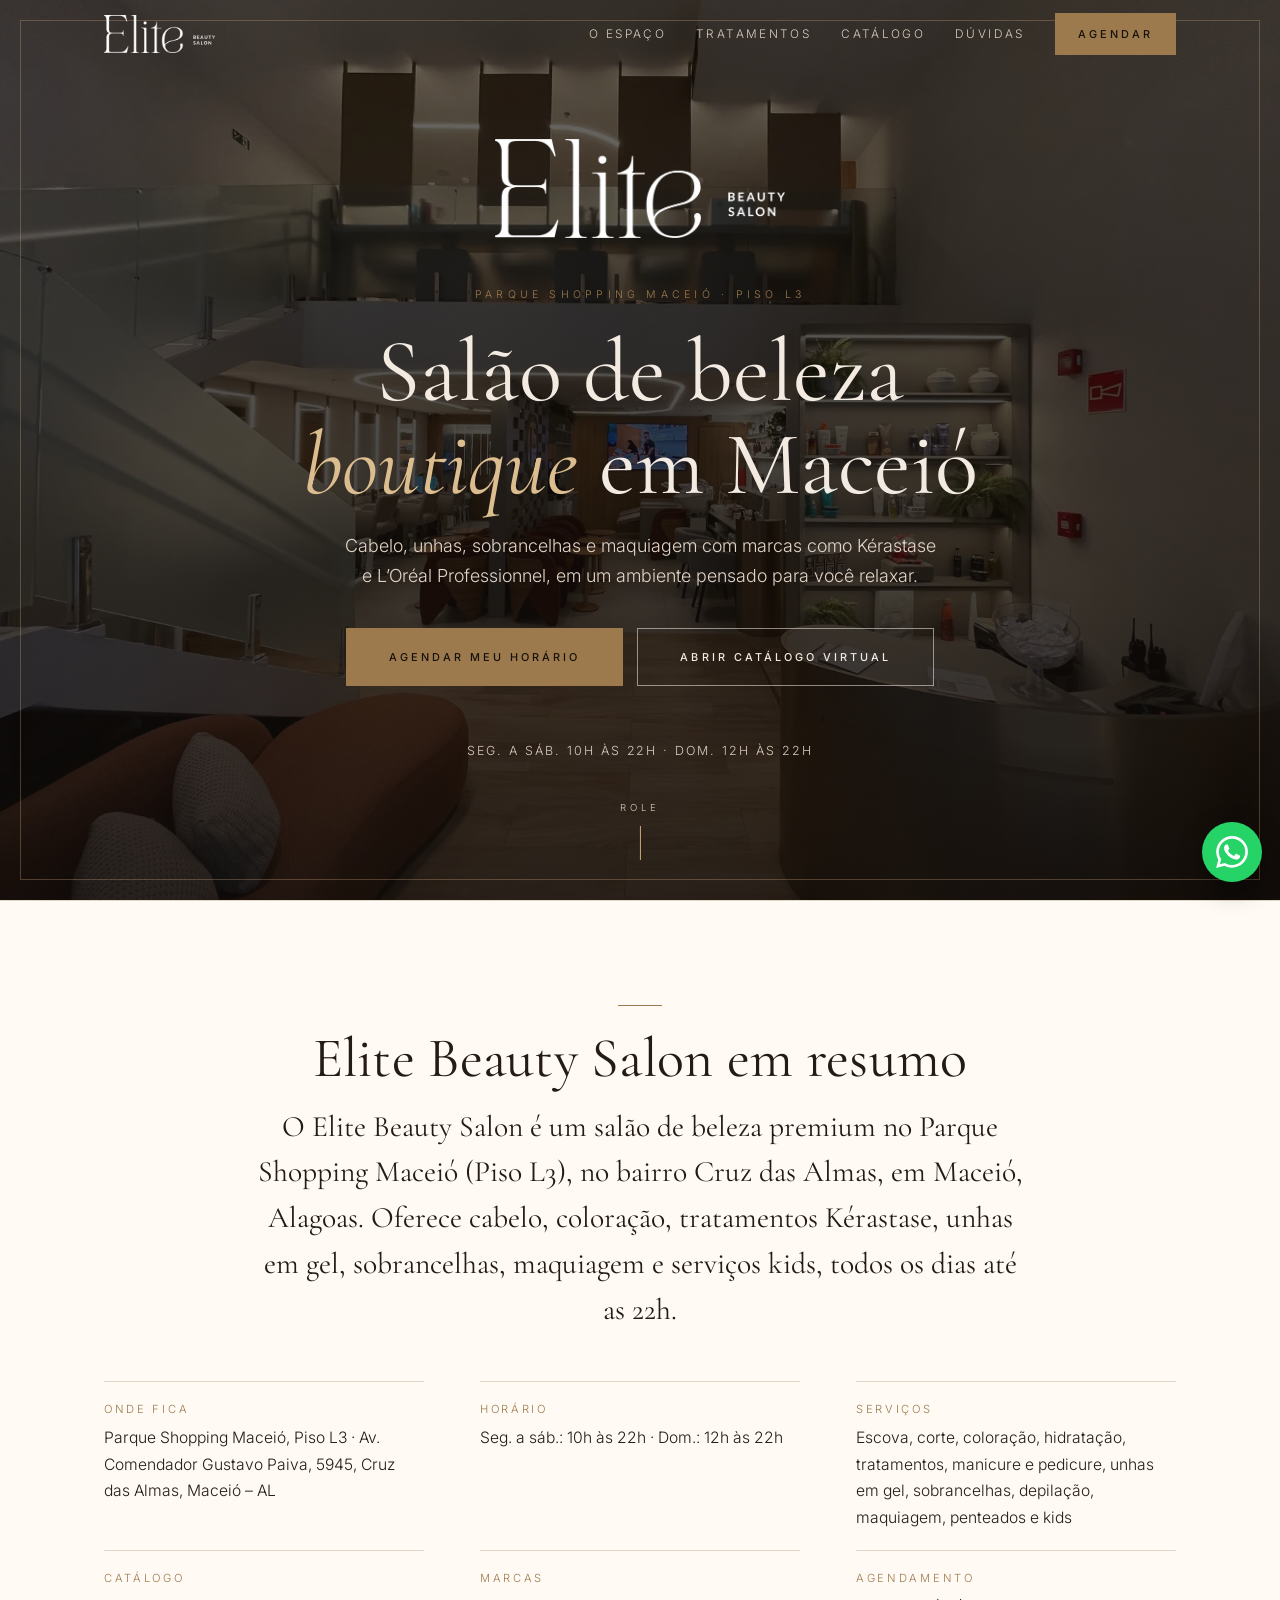
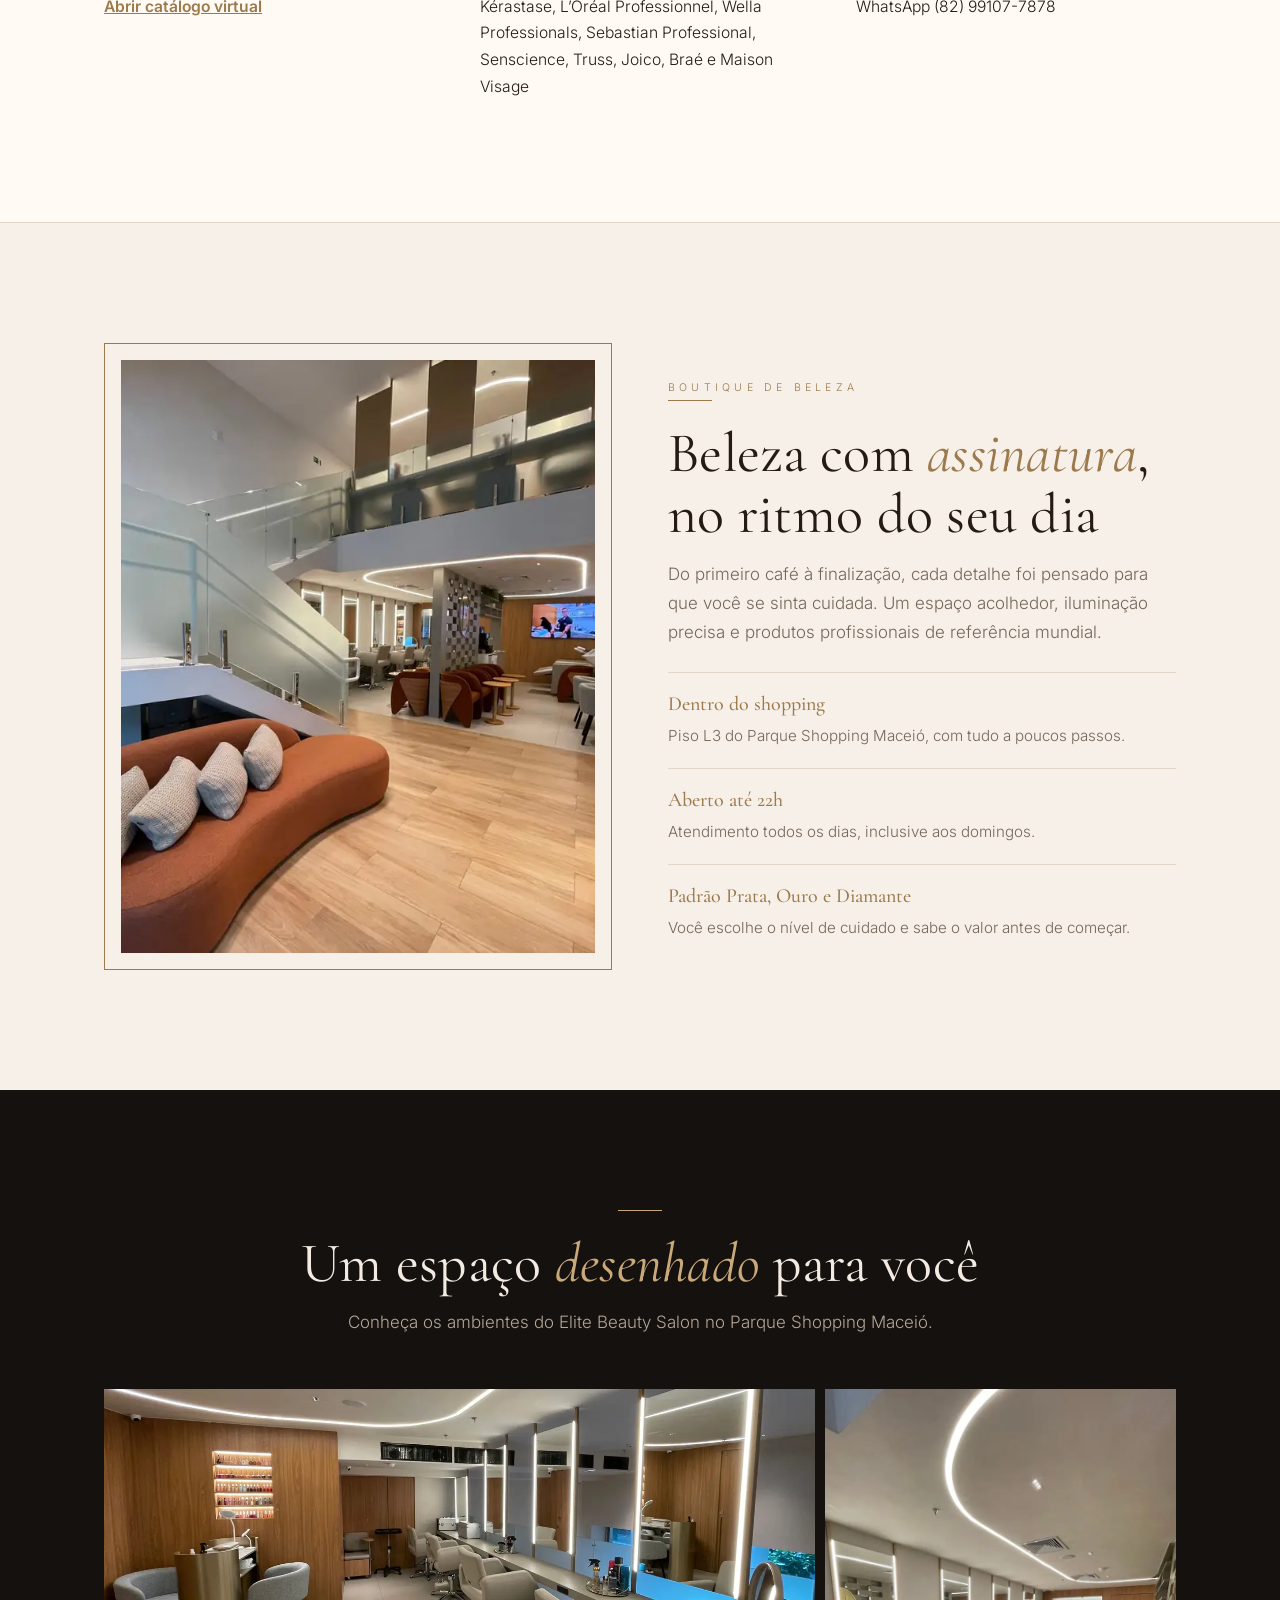
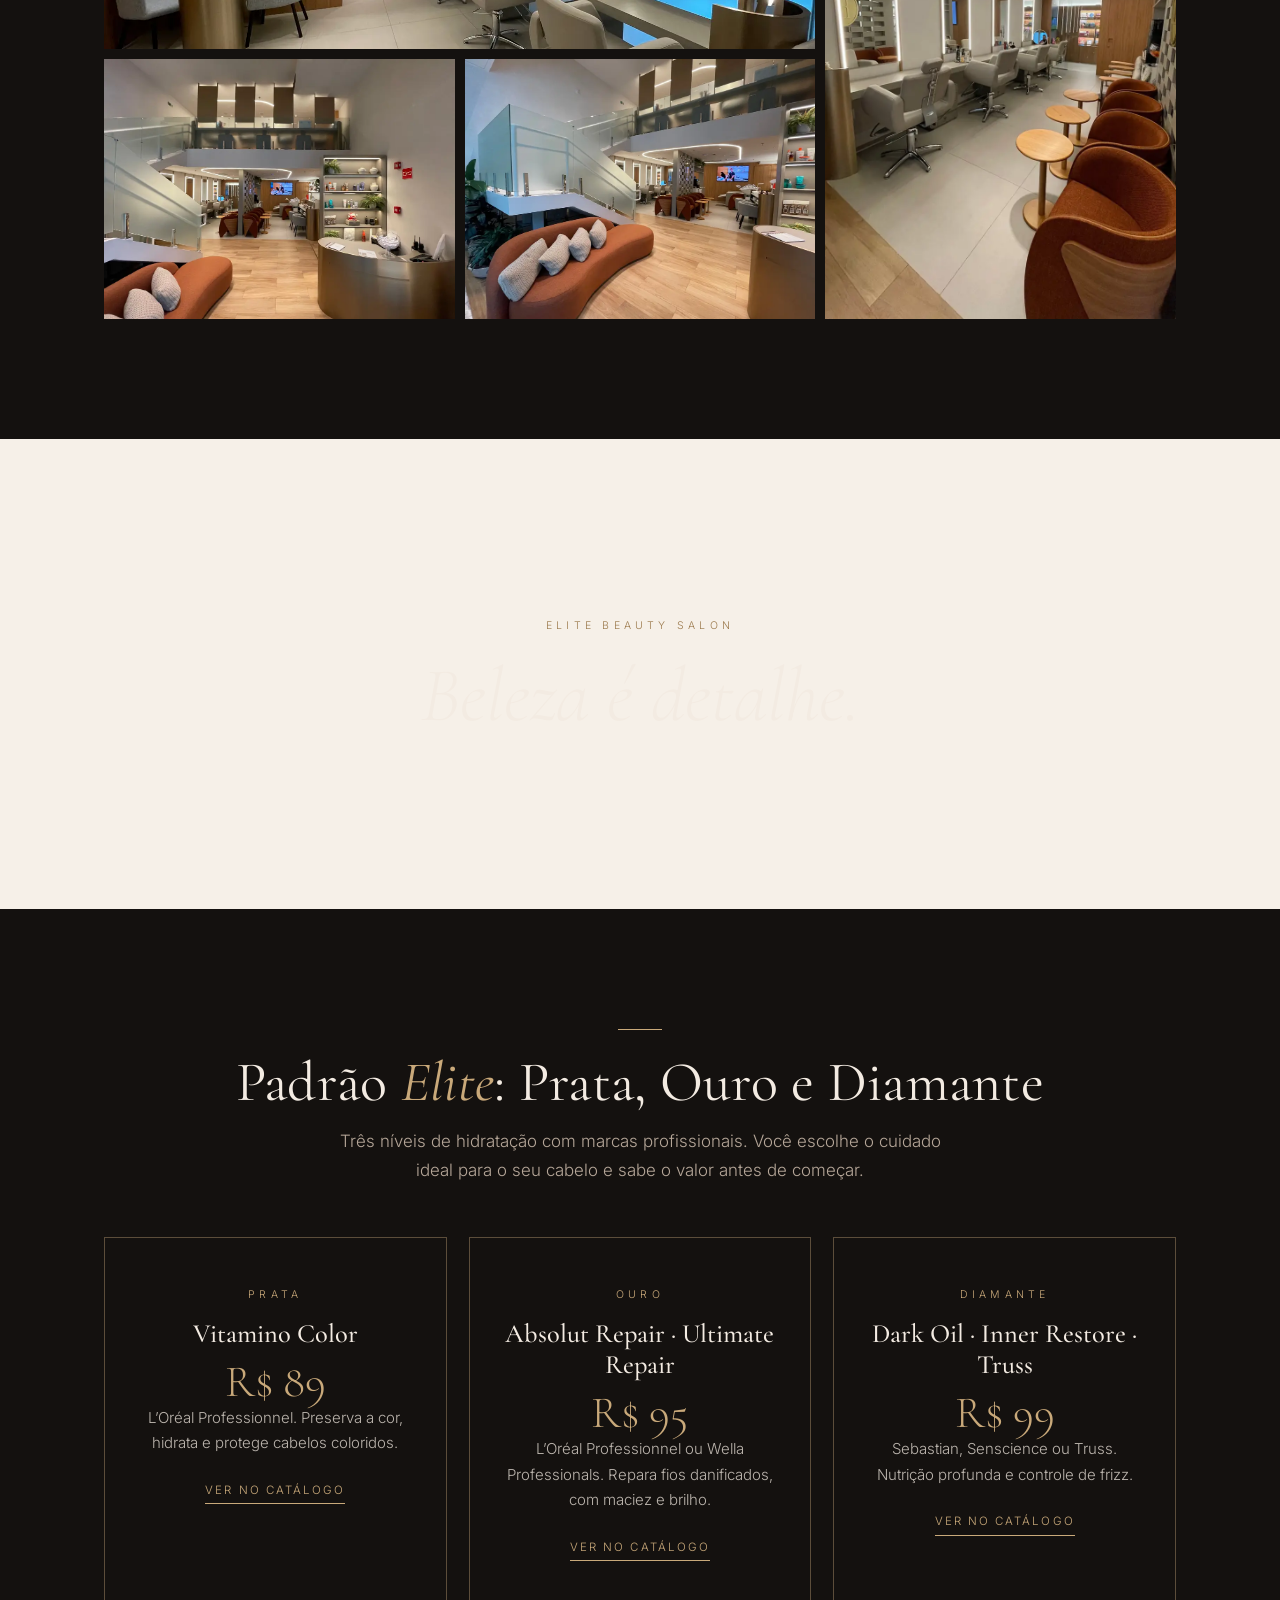
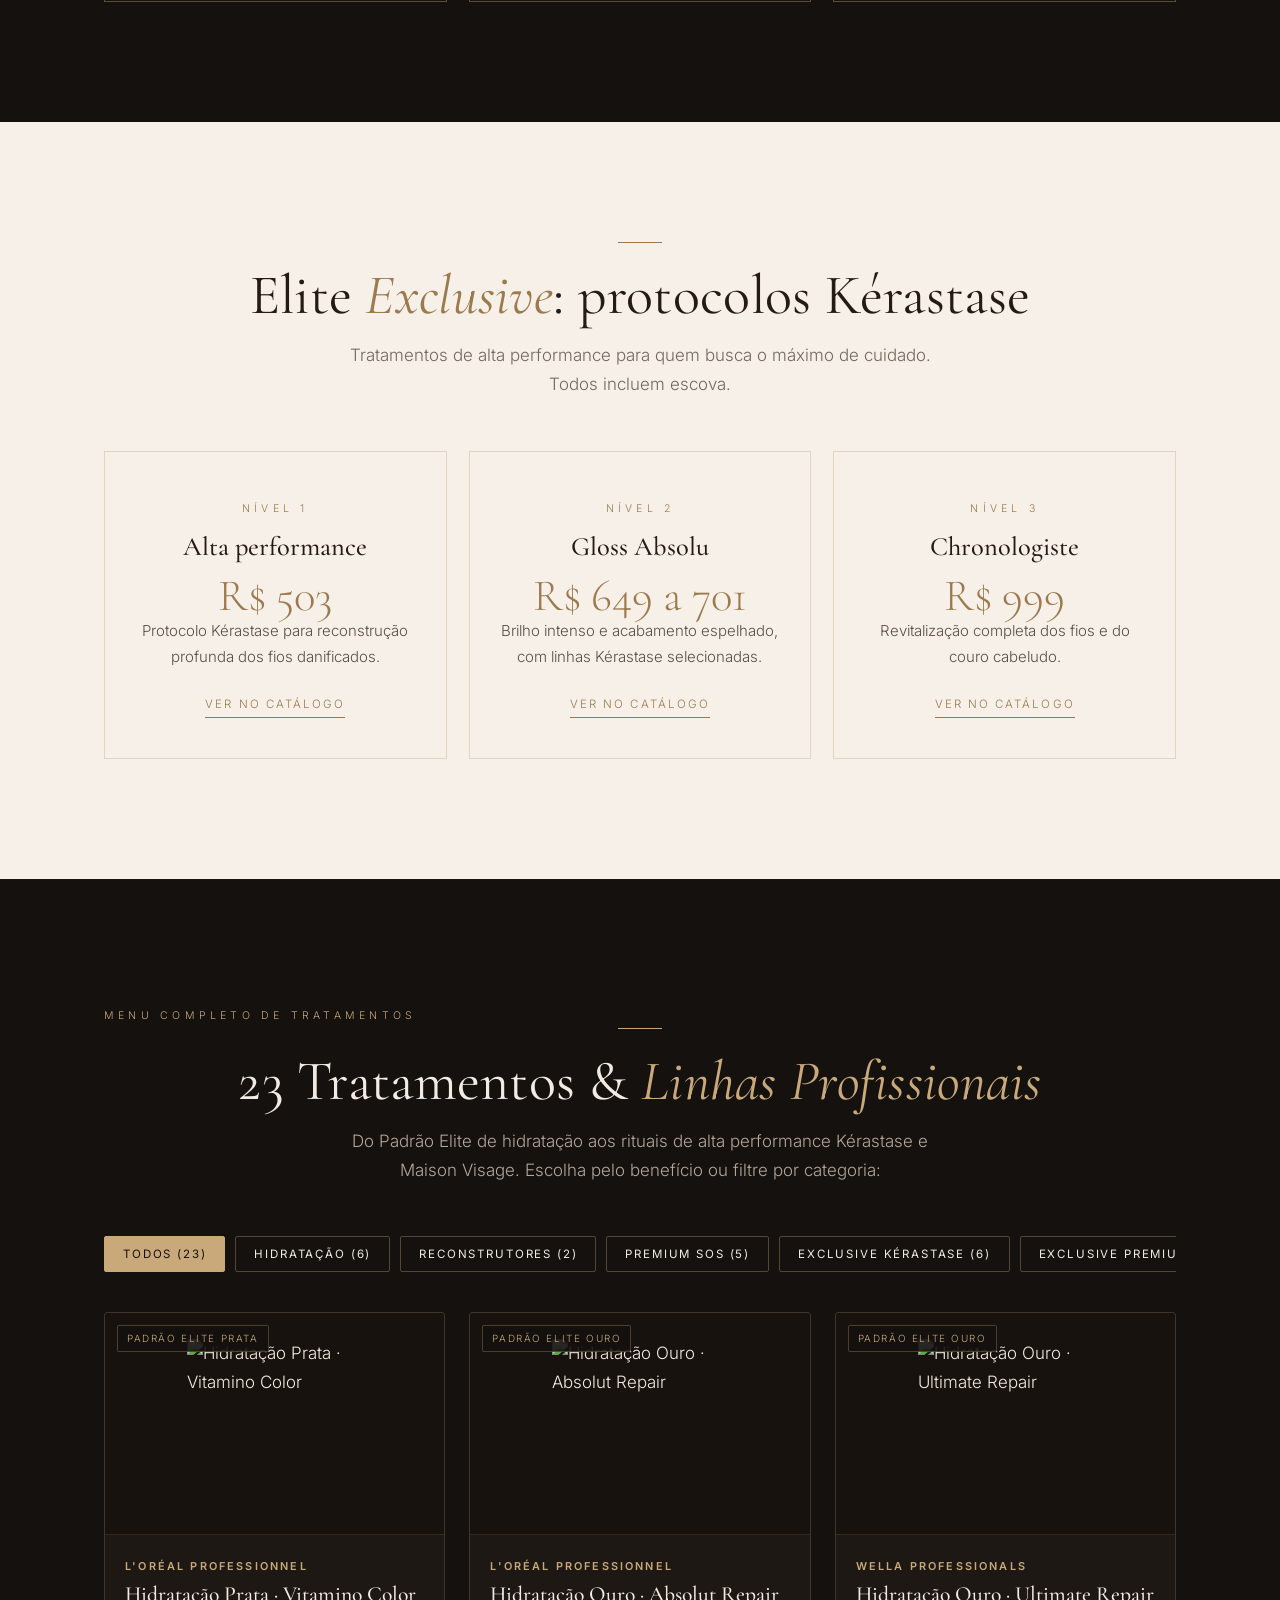
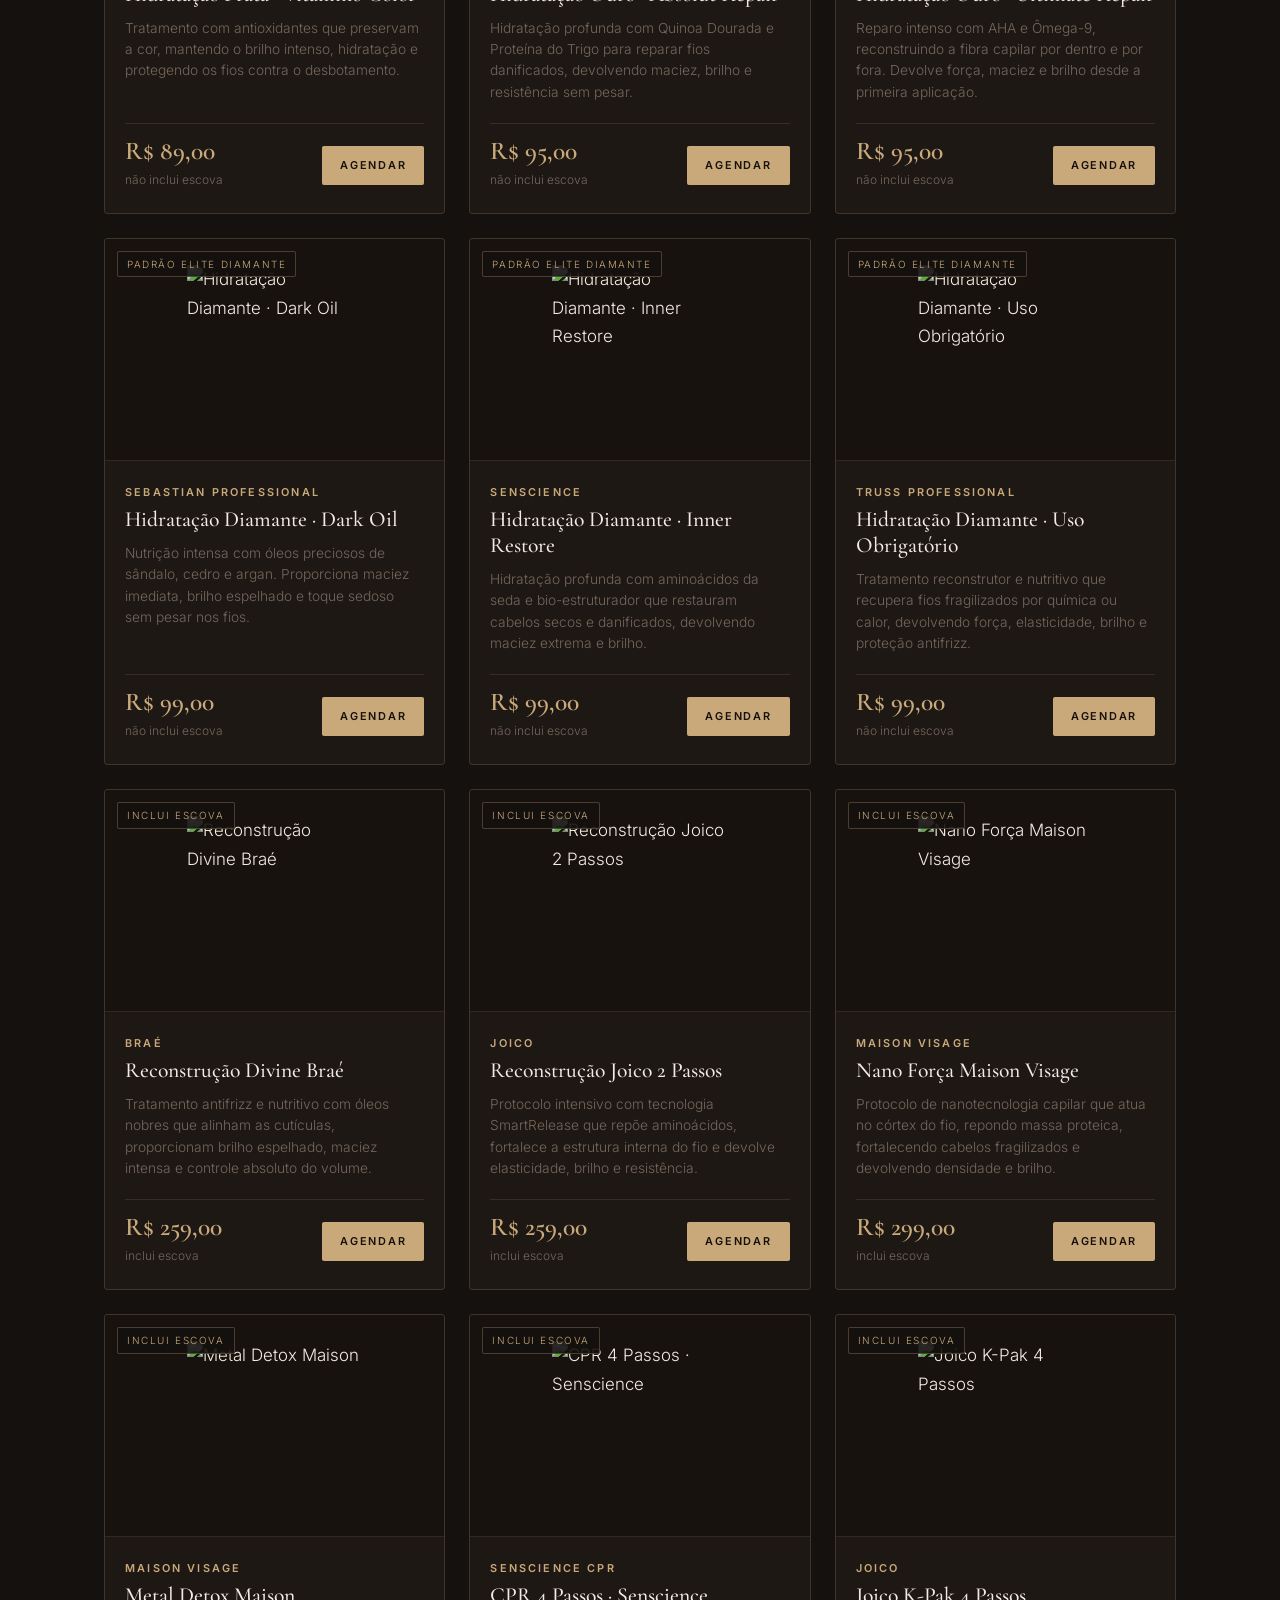
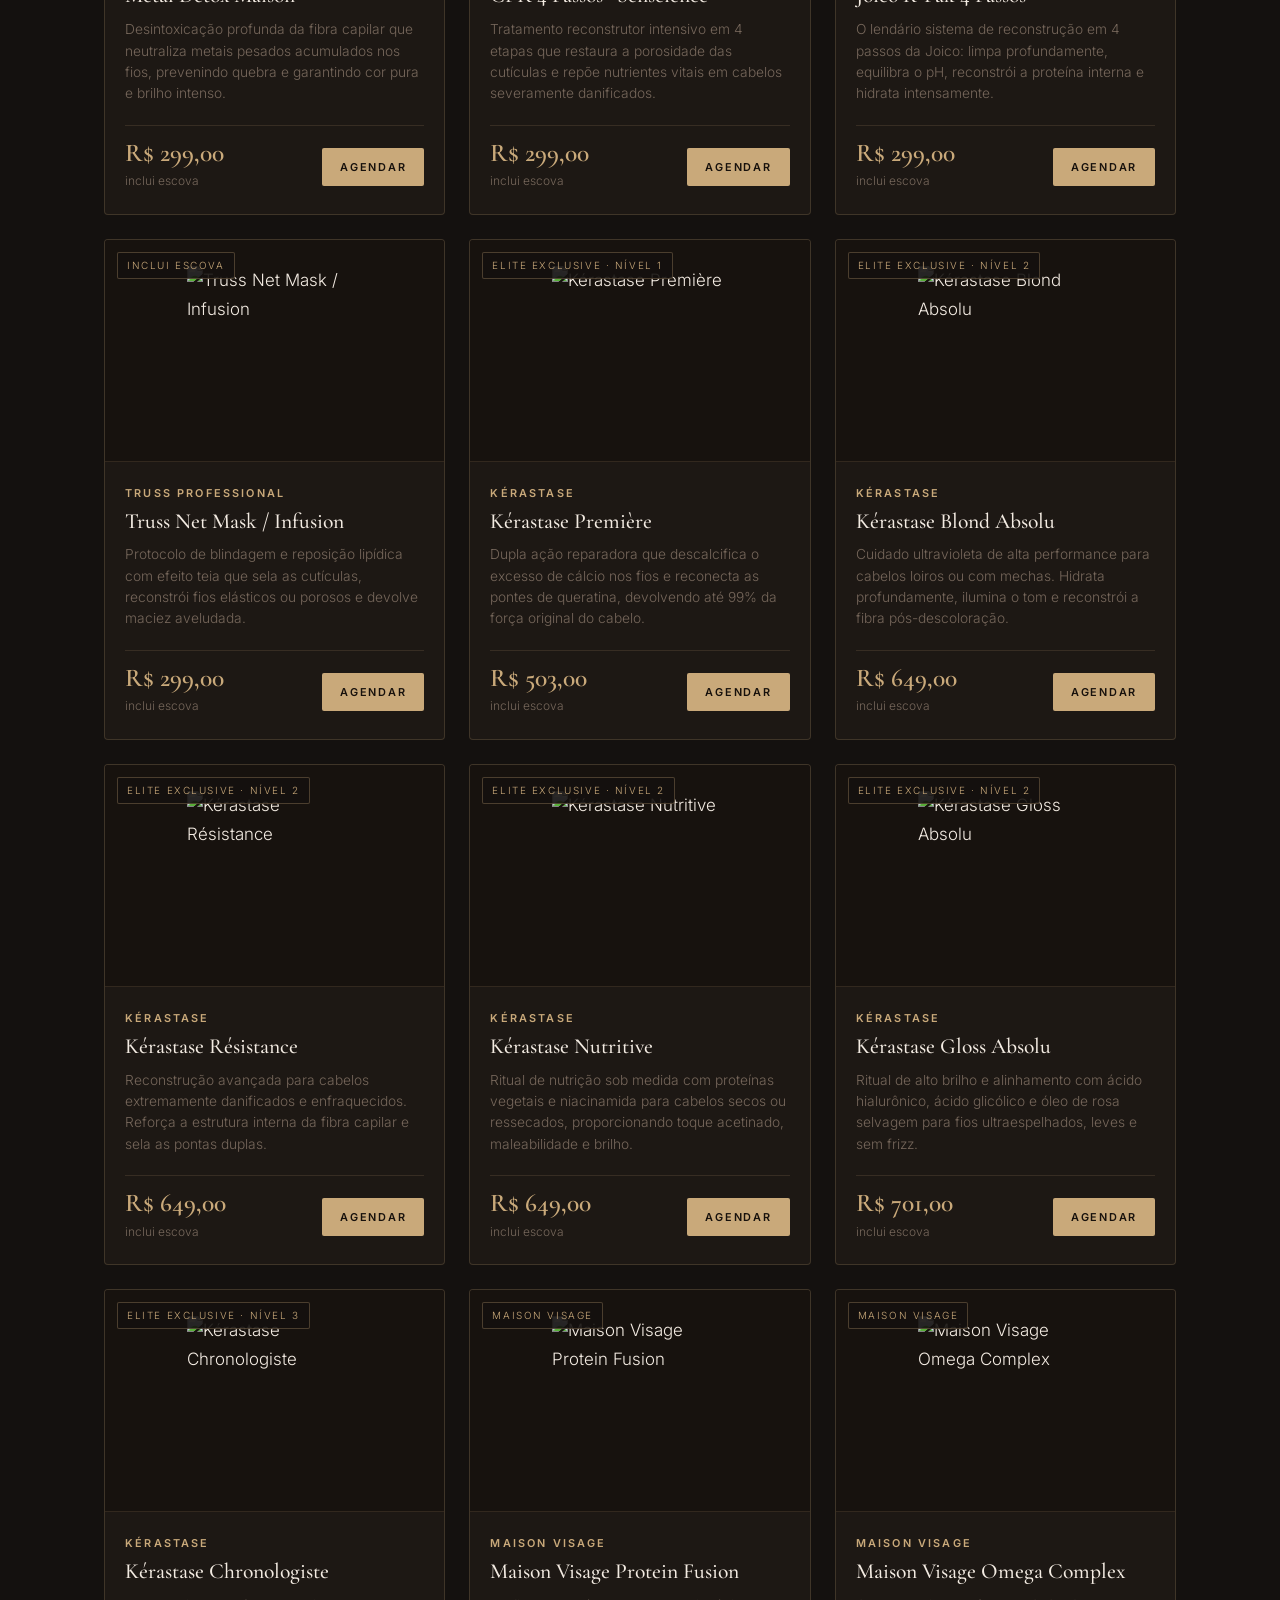
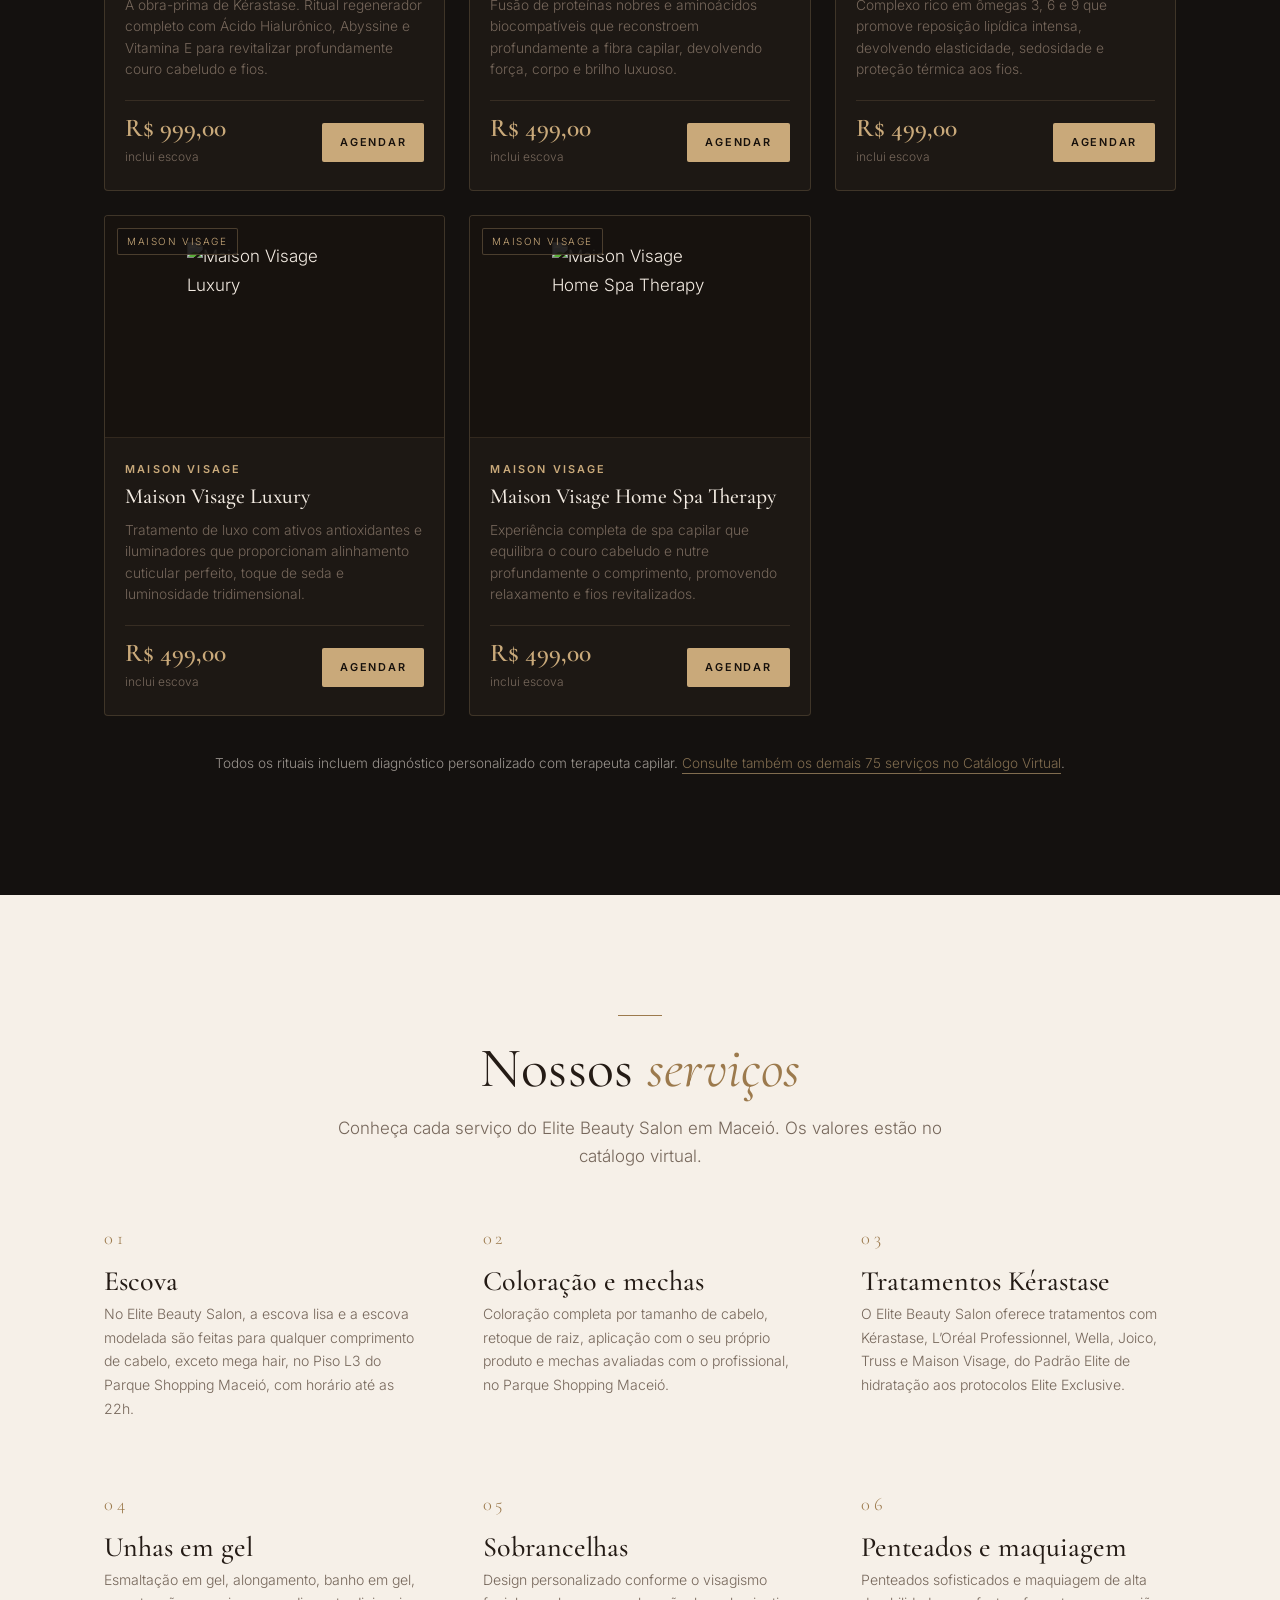
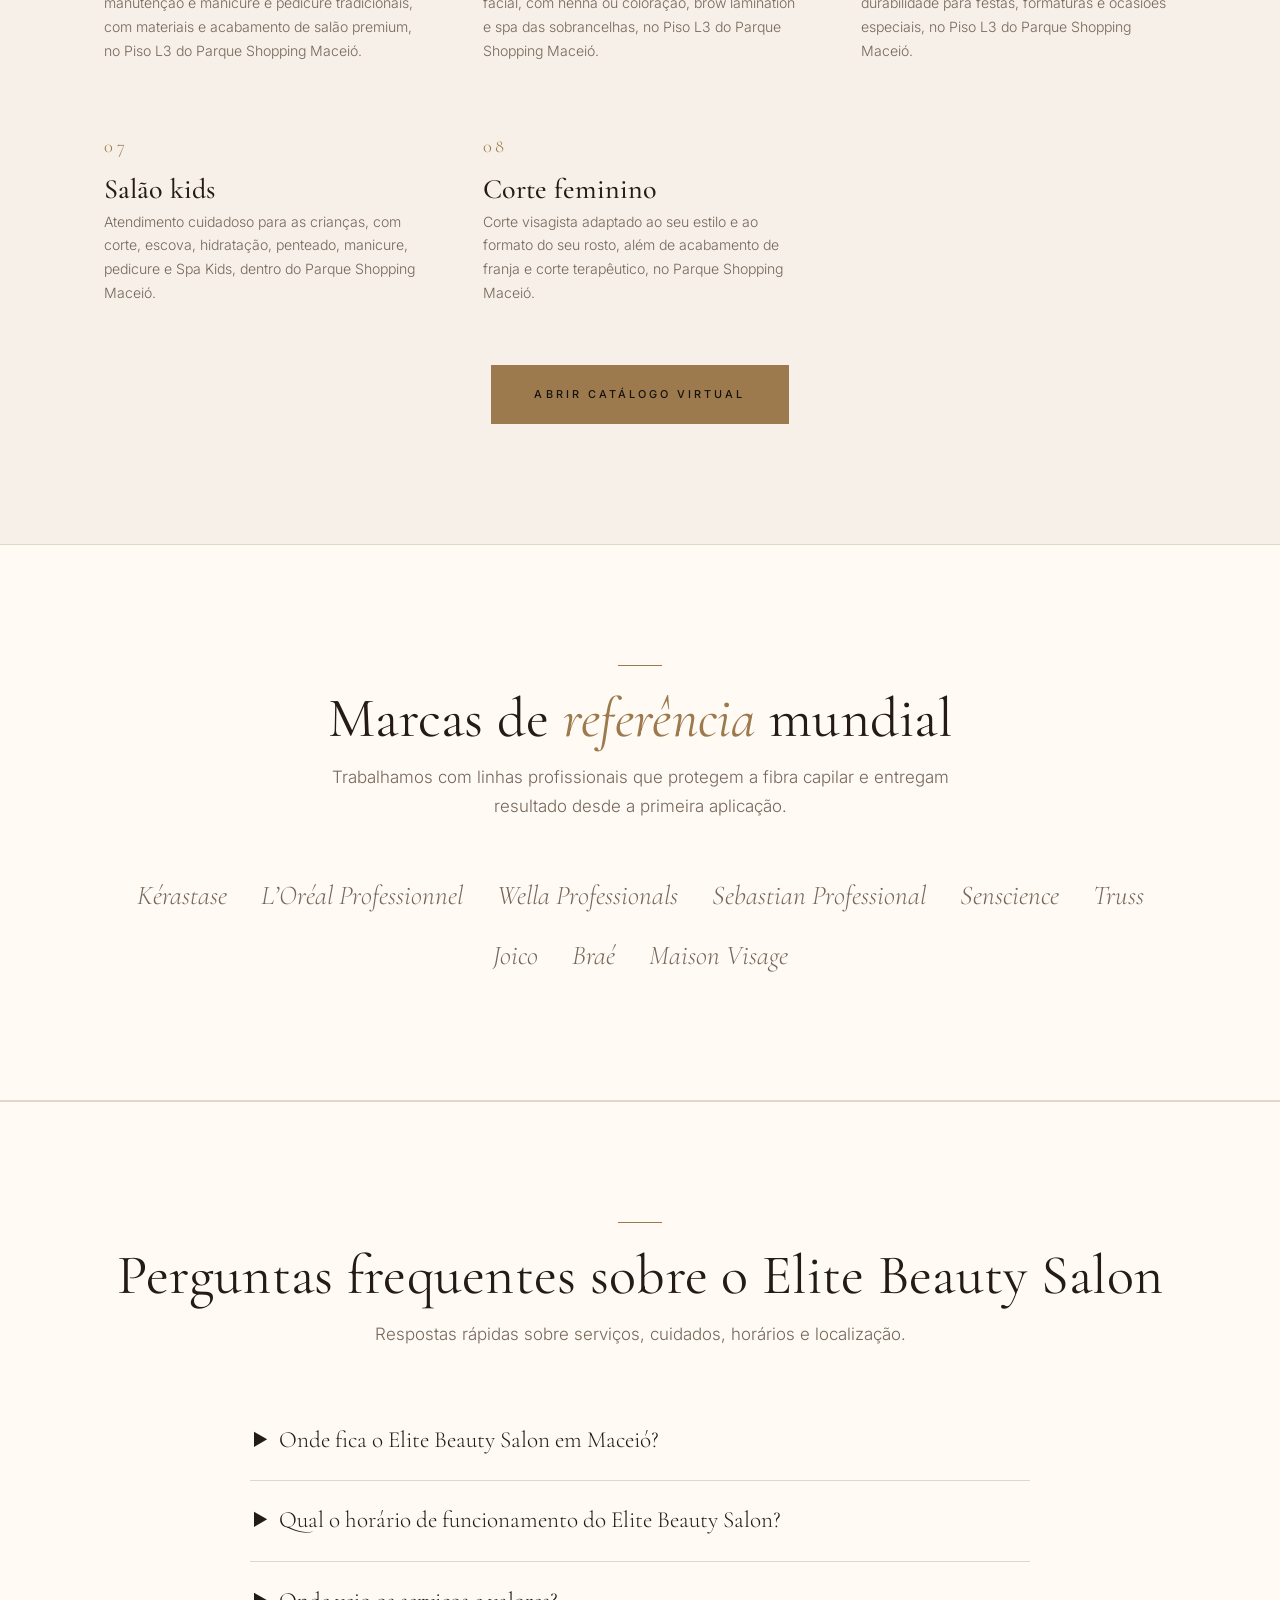
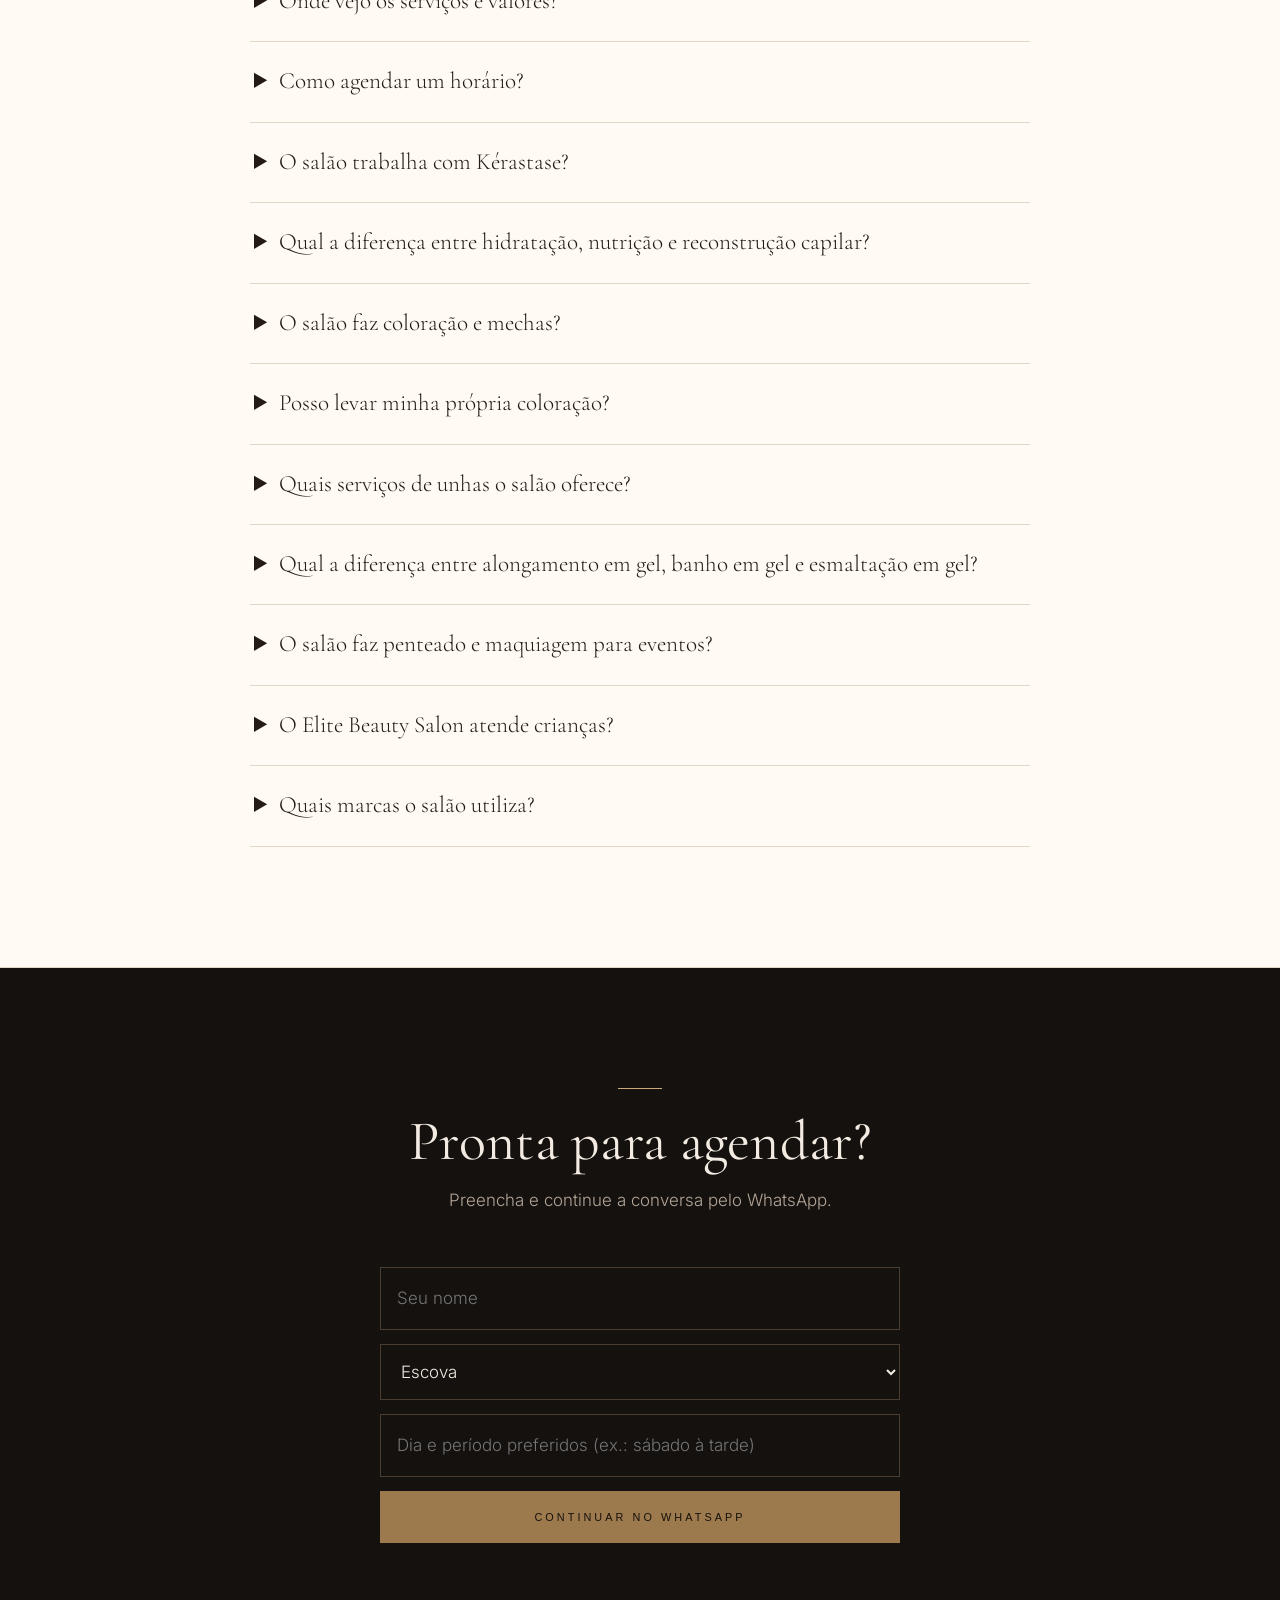
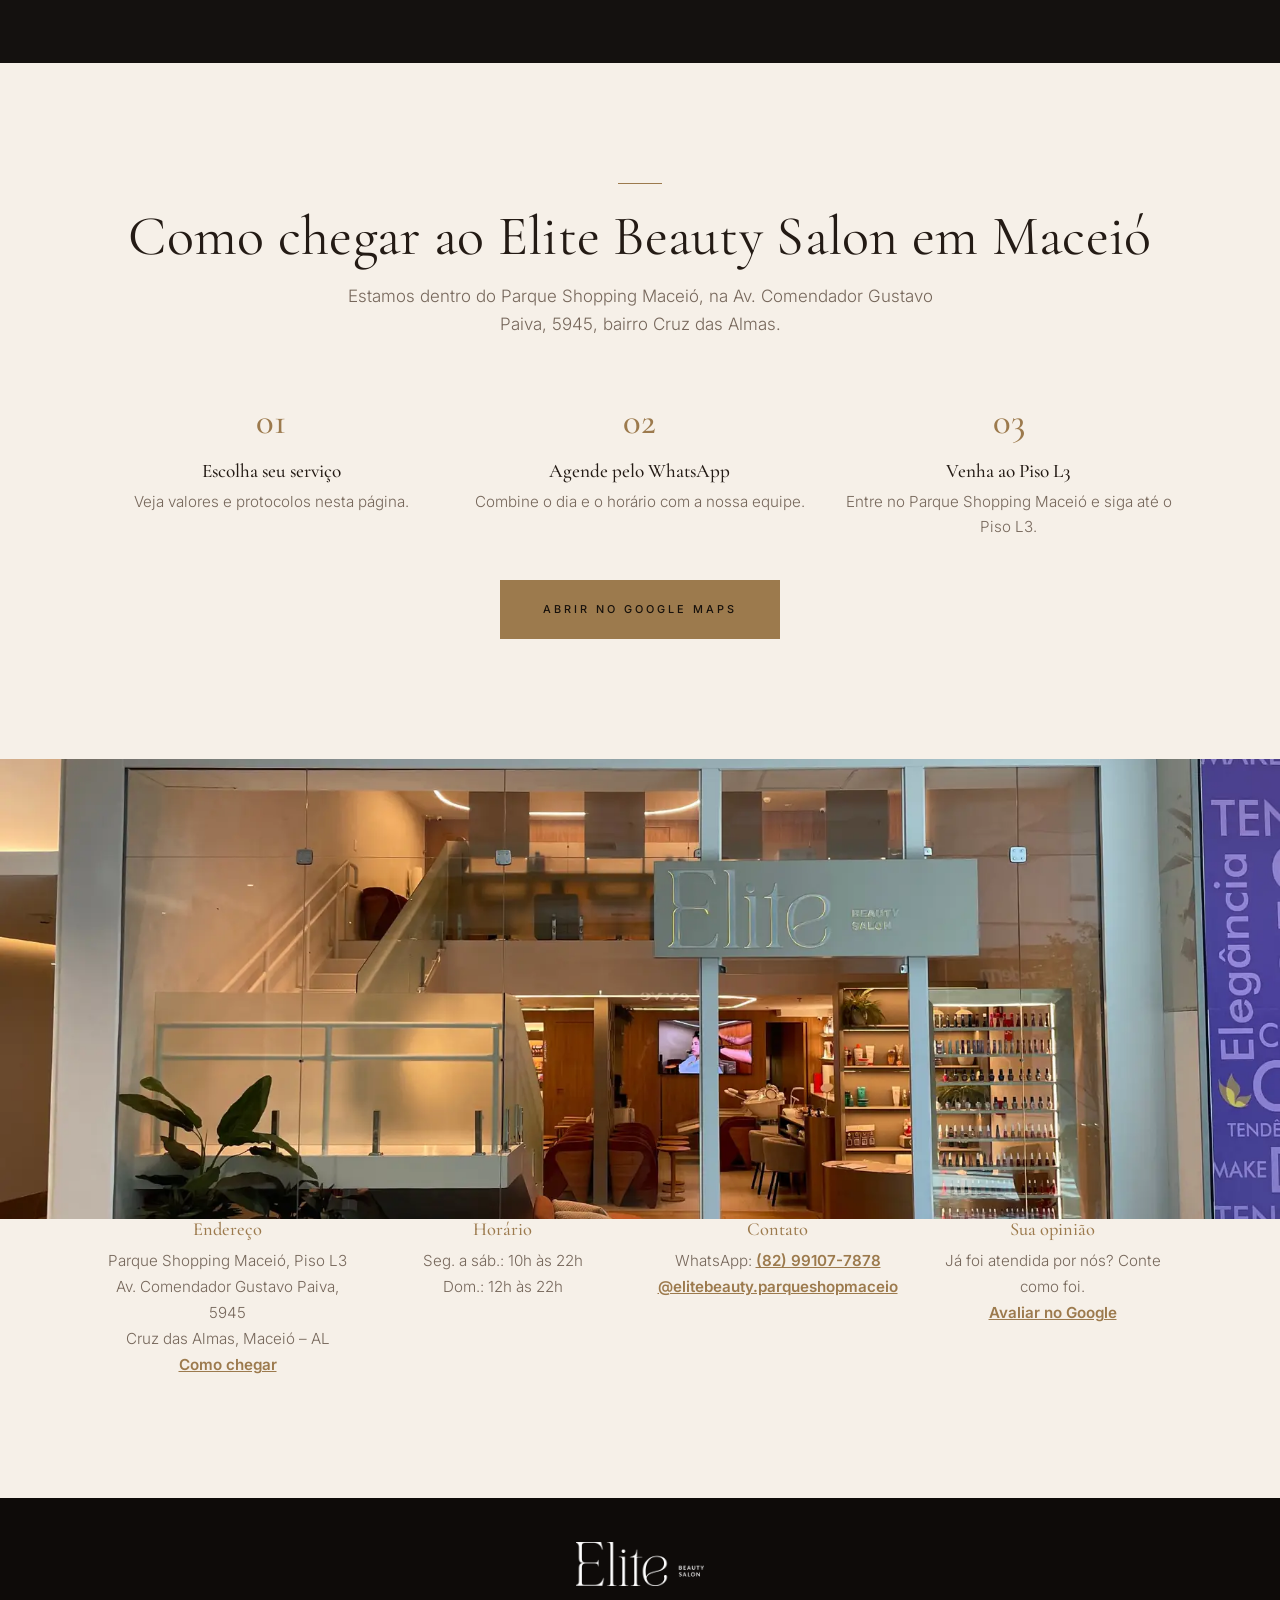
==== index.html @ a3626fc6 "style: aperfeicoamento completo da responsividade mobile para todas as paginas" ====
<!DOCTYPE html>
<html lang="pt-BR">
<head>
<meta charset="utf-8">
<meta name="viewport" content="width=device-width, initial-scale=1, viewport-fit=cover">
<title>Salão de Beleza em Maceió | Elite Beauty – Parque Shopping</title>
<meta name="description" content="Elite Beauty Salon: salão de beleza premium no Parque Shopping Maceió (Piso L3). Escova, coloração, Kérastase, unhas em gel e sobrancelhas. Catálogo virtual.">
<meta name="robots" content="index, follow, max-image-preview:large, max-snippet:-1, max-video-preview:-1">
<meta name="theme-color" content="#14110f">
<meta name="geo.region" content="BR-AL"><meta name="geo.placename" content="Maceió"><meta name="geo.position" content="-9.6266569;-35.6994476"><meta name="ICBM" content="-9.6266569, -35.6994476">
<link rel="canonical" href="https://www.SEUSITE.com.br/">
<link rel="alternate" hreflang="pt-BR" href="https://www.SEUSITE.com.br/"><link rel="alternate" hreflang="x-default" href="https://www.SEUSITE.com.br/">
<meta property="og:type" content="website"><meta property="og:site_name" content="Elite Beauty Salon"><meta property="og:locale" content="pt_BR"><meta property="og:url" content="https://www.SEUSITE.com.br/">
<meta property="og:title" content="Salão de Beleza em Maceió | Elite Beauty – Parque Shopping"><meta property="og:description" content="Elite Beauty Salon: salão de beleza premium no Parque Shopping Maceió (Piso L3). Escova, coloração, Kérastase, unhas em gel e sobrancelhas. Catálogo virtual.">
<meta name="twitter:card" content="summary_large_image"><meta name="twitter:title" content="Salão de Beleza em Maceió | Elite Beauty – Parque Shopping"><meta name="twitter:description" content="Elite Beauty Salon: salão de beleza premium no Parque Shopping Maceió (Piso L3). Escova, coloração, Kérastase, unhas em gel e sobrancelhas. Catálogo virtual.">
<link rel="preconnect" href="https://fonts.googleapis.com">
<link rel="preconnect" href="https://fonts.gstatic.com" crossorigin>
<link href="https://fonts.googleapis.com/css2?family=Cormorant+Garamond:ital,wght@0,400;0,500;0,600;1,400;1,500&family=Inter:wght@300;400;500;600&display=swap" rel="stylesheet">
<link rel="icon" href="data:image/svg+xml,%3Csvg xmlns='http://www.w3.org/2000/svg' viewBox='0 0 64 64'%3E%3Crect width='64' height='64' fill='%2314110f'/%3E%3Ctext x='32' y='46' font-size='42' text-anchor='middle' fill='%23c9a97a' font-family='Georgia,serif'%3EE%3C/text%3E%3C/svg%3E">
<script type="application/ld+json">{"@context":"https://schema.org","@graph":[{"@type":"WebSite","@id":"https://www.SEUSITE.com.br/#website","url":"https://www.SEUSITE.com.br/","name":"Elite Beauty Salon","inLanguage":"pt-BR","publisher":{"@id":"https://www.SEUSITE.com.br/#salon"}},{"@type":"WebPage","@id":"https://www.SEUSITE.com.br/#webpage","url":"https://www.SEUSITE.com.br/","name":"Salão de Beleza em Maceió | Elite Beauty Salon – Parque Shopping Maceió","isPartOf":{"@id":"https://www.SEUSITE.com.br/#website"},"about":{"@id":"https://www.SEUSITE.com.br/#salon"},"inLanguage":"pt-BR","breadcrumb":{"@id":"https://www.SEUSITE.com.br/#breadcrumb"},"dateModified":"2026-10-30","speakable":{"@type":"SpeakableSpecification","cssSelector":["#resumo .lede","#faq summary"]}},{"@type":"BreadcrumbList","@id":"https://www.SEUSITE.com.br/#breadcrumb","itemListElement":[{"@type":"ListItem","position":1,"name":"Início","item":"https://www.SEUSITE.com.br/"},{"@type":"ListItem","position":2,"name":"Salão de beleza em Maceió","item":"https://www.SEUSITE.com.br/#resumo"}]},{"@type":["BeautySalon","LocalBusiness"],"@id":"https://www.SEUSITE.com.br/#salon","name":"Elite Beauty Salon","alternateName":["Elite Beauty","Elite Beauty Salon Maceió"],"description":"Salão de beleza premium no Parque Shopping Maceió (Piso L3), em Cruz das Almas, Maceió. Escova, corte, coloração, tratamentos Kérastase, unhas em gel, sobrancelhas, maquiagem e serviços kids.","url":"https://www.SEUSITE.com.br/","telephone":"+55-82-99107-7878","inLanguage":"pt-BR","address":{"@type":"PostalAddress","streetAddress":"Av. Comendador Gustavo Paiva, 5945 - Parque Shopping Maceió, Piso L3","addressLocality":"Maceió","addressRegion":"AL","postalCode":"57038-000","addressCountry":"BR"},"geo":{"@type":"GeoCoordinates","latitude":-9.6266569,"longitude":-35.6994476},"hasMap":"https://maps.app.goo.gl/VK5FEpVKrWxxDgyg9","containedInPlace":{"@type":"ShoppingCenter","name":"Parque Shopping Maceió","address":{"@type":"PostalAddress","streetAddress":"Av. Comendador Gustavo Paiva, 5945","addressLocality":"Maceió","addressRegion":"AL","addressCountry":"BR"}},"areaServed":{"@type":"City","name":"Maceió"},"openingHoursSpecification":[{"@type":"OpeningHoursSpecification","dayOfWeek":["Monday","Tuesday","Wednesday","Thursday","Friday","Saturday"],"opens":"10:00","closes":"22:00"},{"@type":"OpeningHoursSpecification","dayOfWeek":"Sunday","opens":"12:00","closes":"22:00"}],"sameAs":["https://www.instagram.com/elitebeauty.parqueshopmaceio","https://maps.app.goo.gl/VK5FEpVKrWxxDgyg9","https://g.page/r/CYPy2S7oRFlMEBM/review"],"knowsAbout":["Salão de beleza","Escova","Coloração","Tratamentos capilares Kérastase","Unhas em gel","Design de sobrancelhas","Maquiagem","Beleza infantil"],"brand":[{"@type":"Brand","name":"Kérastase"},{"@type":"Brand","name":"L’Oréal Professionnel"},{"@type":"Brand","name":"Wella Professionals"},{"@type":"Brand","name":"Sebastian Professional"},{"@type":"Brand","name":"Senscience"},{"@type":"Brand","name":"Truss"},{"@type":"Brand","name":"Joico"},{"@type":"Brand","name":"Braé"},{"@type":"Brand","name":"Maison Visage"}],"hasOfferCatalog":{"@type":"OfferCatalog","name":"Serviços do Elite Beauty Salon","itemListElement":[{"@type":"OfferCatalog","name":"Cabelo, corte e escova","itemListElement":[{"@type":"Offer","priceCurrency":"BRL","itemOffered":{"@type":"Service","name":"Escova lisa","provider":{"@id":"https://www.SEUSITE.com.br/#salon"},"areaServed":"Maceió, AL"}},{"@type":"Offer","priceCurrency":"BRL","itemOffered":{"@type":"Service","name":"Escova modelada","provider":{"@id":"https://www.SEUSITE.com.br/#salon"},"areaServed":"Maceió, AL"}},{"@type":"Offer","priceCurrency":"BRL","itemOffered":{"@type":"Service","name":"Babyliss ou chapinha","provider":{"@id":"https://www.SEUSITE.com.br/#salon"},"areaServed":"Maceió, AL"}},{"@type":"Offer","priceCurrency":"BRL","itemOffered":{"@type":"Service","name":"Corte feminino personalizado","provider":{"@id":"https://www.SEUSITE.com.br/#salon"},"areaServed":"Maceió, AL"}},{"@type":"Offer","priceCurrency":"BRL","itemOffered":{"@type":"Service","name":"Corte terapêutico bordado","provider":{"@id":"https://www.SEUSITE.com.br/#salon"},"areaServed":"Maceió, AL"}},{"@type":"Offer","priceCurrency":"BRL","itemOffered":{"@type":"Service","name":"Penteado social para eventos","provider":{"@id":"https://www.SEUSITE.com.br/#salon"},"areaServed":"Maceió, AL"}}]},{"@type":"OfferCatalog","name":"Hidratação Padrão Elite","itemListElement":[{"@type":"Offer","priceCurrency":"BRL","itemOffered":{"@type":"Service","name":"Hidratação Elite Prata","provider":{"@id":"https://www.SEUSITE.com.br/#salon"},"areaServed":"Maceió, AL"}},{"@type":"Offer","priceCurrency":"BRL","itemOffered":{"@type":"Service","name":"Hidratação Elite Ouro","provider":{"@id":"https://www.SEUSITE.com.br/#salon"},"areaServed":"Maceió, AL"}},{"@type":"Offer","priceCurrency":"BRL","itemOffered":{"@type":"Service","name":"Hidratação Elite Diamante","provider":{"@id":"https://www.SEUSITE.com.br/#salon"},"areaServed":"Maceió, AL"}}]},{"@type":"OfferCatalog","name":"Tratamentos capilares","itemListElement":[{"@type":"Offer","priceCurrency":"BRL","itemOffered":{"@type":"Service","name":"Tratamento reconstrutor","provider":{"@id":"https://www.SEUSITE.com.br/#salon"},"areaServed":"Maceió, AL"}},{"@type":"Offer","priceCurrency":"BRL","itemOffered":{"@type":"Service","name":"Tratamento Elite Super Premium","provider":{"@id":"https://www.SEUSITE.com.br/#salon"},"areaServed":"Maceió, AL"}},{"@type":"Offer","priceCurrency":"BRL","itemOffered":{"@type":"Service","name":"Elite Exclusive Kérastase – Nível 1","provider":{"@id":"https://www.SEUSITE.com.br/#salon"},"areaServed":"Maceió, AL"}},{"@type":"Offer","priceCurrency":"BRL","itemOffered":{"@type":"Service","name":"Elite Exclusive Kérastase – Nível 2","provider":{"@id":"https://www.SEUSITE.com.br/#salon"},"areaServed":"Maceió, AL"}},{"@type":"Offer","priceCurrency":"BRL","itemOffered":{"@type":"Service","name":"Elite Exclusive Kérastase – Nível 3","provider":{"@id":"https://www.SEUSITE.com.br/#salon"},"areaServed":"Maceió, AL"}},{"@type":"Offer","priceCurrency":"BRL","itemOffered":{"@type":"Service","name":"Escova redutora ou botox capilar (cabelo curto)","provider":{"@id":"https://www.SEUSITE.com.br/#salon"},"areaServed":"Maceió, AL"}}]},{"@type":"OfferCatalog","name":"Coloração","itemListElement":[{"@type":"Offer","priceCurrency":"BRL","itemOffered":{"@type":"Service","name":"Coloração completa (cabelo curto)","provider":{"@id":"https://www.SEUSITE.com.br/#salon"},"areaServed":"Maceió, AL"}},{"@type":"Offer","priceCurrency":"BRL","itemOffered":{"@type":"Service","name":"Retoque de raiz","provider":{"@id":"https://www.SEUSITE.com.br/#salon"},"areaServed":"Maceió, AL"}},{"@type":"Offer","priceCurrency":"BRL","itemOffered":{"@type":"Service","name":"Aplicação de coloração com produto da cliente (cabelo curto)","provider":{"@id":"https://www.SEUSITE.com.br/#salon"},"areaServed":"Maceió, AL"}}]},{"@type":"OfferCatalog","name":"Unhas","itemListElement":[{"@type":"Offer","priceCurrency":"BRL","itemOffered":{"@type":"Service","name":"Manicure e pedicure","provider":{"@id":"https://www.SEUSITE.com.br/#salon"},"areaServed":"Maceió, AL"}},{"@type":"Offer","priceCurrency":"BRL","itemOffered":{"@type":"Service","name":"Manicure e pedicure em gel","provider":{"@id":"https://www.SEUSITE.com.br/#salon"},"areaServed":"Maceió, AL"}},{"@type":"Offer","priceCurrency":"BRL","itemOffered":{"@type":"Service","name":"Alongamento em gel","provider":{"@id":"https://www.SEUSITE.com.br/#salon"},"areaServed":"Maceió, AL"}},{"@type":"Offer","priceCurrency":"BRL","itemOffered":{"@type":"Service","name":"Banho em gel","provider":{"@id":"https://www.SEUSITE.com.br/#salon"},"areaServed":"Maceió, AL"}}]},{"@type":"OfferCatalog","name":"Sobrancelhas e depilação","itemListElement":[{"@type":"Offer","priceCurrency":"BRL","itemOffered":{"@type":"Service","name":"Design de sobrancelhas","provider":{"@id":"https://www.SEUSITE.com.br/#salon"},"areaServed":"Maceió, AL"}},{"@type":"Offer","priceCurrency":"BRL","itemOffered":{"@type":"Service","name":"Design com henna ou coloração","provider":{"@id":"https://www.SEUSITE.com.br/#salon"},"areaServed":"Maceió, AL"}},{"@type":"Offer","priceCurrency":"BRL","itemOffered":{"@type":"Service","name":"Brow lamination","provider":{"@id":"https://www.SEUSITE.com.br/#salon"},"areaServed":"Maceió, AL"}},{"@type":"Offer","priceCurrency":"BRL","itemOffered":{"@type":"Service","name":"Depilação facial egípcia","provider":{"@id":"https://www.SEUSITE.com.br/#salon"},"areaServed":"Maceió, AL"}}]},{"@type":"OfferCatalog","name":"Maquiagem","itemListElement":[{"@type":"Offer","priceCurrency":"BRL","itemOffered":{"@type":"Service","name":"Maquiagem social completa","provider":{"@id":"https://www.SEUSITE.com.br/#salon"},"areaServed":"Maceió, AL"}},{"@type":"Offer","priceCurrency":"BRL","itemOffered":{"@type":"Service","name":"Maquiagem express glow","provider":{"@id":"https://www.SEUSITE.com.br/#salon"},"areaServed":"Maceió, AL"}}]},{"@type":"OfferCatalog","name":"Kids","itemListElement":[{"@type":"Offer","priceCurrency":"BRL","itemOffered":{"@type":"Service","name":"Corte infantil","provider":{"@id":"https://www.SEUSITE.com.br/#salon"},"areaServed":"Maceió, AL"}},{"@type":"Offer","priceCurrency":"BRL","itemOffered":{"@type":"Service","name":"Manicure e pedicure kids","provider":{"@id":"https://www.SEUSITE.com.br/#salon"},"areaServed":"Maceió, AL"}},{"@type":"Offer","priceCurrency":"BRL","itemOffered":{"@type":"Service","name":"Spa Kids","provider":{"@id":"https://www.SEUSITE.com.br/#salon"},"areaServed":"Maceió, AL"}}]}]},"potentialAction":{"@type":"ReserveAction","name":"Agendar pelo WhatsApp","target":{"@type":"EntryPoint","urlTemplate":"https://wa.me/5582991077878","actionPlatform":["http://schema.org/DesktopWebPlatform","http://schema.org/MobileWebPlatform"]}},"availableLanguage":"pt-BR","slogan":"Beleza é detalhe."},{"@type":"FAQPage","@id":"https://www.SEUSITE.com.br/#faq","mainEntity":[{"@type":"Question","name":"Onde fica o Elite Beauty Salon em Maceió?","acceptedAnswer":{"@type":"Answer","text":"O Elite Beauty Salon fica no Parque Shopping Maceió, Piso L3, na Av. Comendador Gustavo Paiva, 5945, bairro Cruz das Almas, em Maceió, Alagoas."}},{"@type":"Question","name":"Qual o horário de funcionamento do Elite Beauty Salon?","acceptedAnswer":{"@type":"Answer","text":"De segunda a sábado das 10h às 22h e aos domingos das 12h às 22h."}},{"@type":"Question","name":"Onde vejo os serviços e valores?","acceptedAnswer":{"@type":"Answer","text":"Os serviços e valores estão no catálogo virtual do Elite Beauty Salon, que você acessa pelo botão “Abrir catálogo virtual” nesta página ou pede pelo WhatsApp (82) 99107-7878."}},{"@type":"Question","name":"Como agendar um horário?","acceptedAnswer":{"@type":"Answer","text":"O agendamento é feito pelo WhatsApp (82) 99107-7878. Escolha o serviço e combine o dia e o horário com a equipe."}},{"@type":"Question","name":"O salão trabalha com Kérastase?","acceptedAnswer":{"@type":"Answer","text":"Sim. Os protocolos Elite Exclusive com Kérastase têm três níveis e incluem escova."}},{"@type":"Question","name":"Qual a diferença entre hidratação, nutrição e reconstrução capilar?","acceptedAnswer":{"@type":"Answer","text":"A hidratação repõe água e devolve maciez e brilho. A nutrição repõe lipídios e ajuda a controlar o frizz. A reconstrução repõe proteínas e fortalece fios danificados ou tratados quimicamente. No Elite Beauty Salon, a escolha é feita após avaliação do seu cabelo."}},{"@type":"Question","name":"O salão faz coloração e mechas?","acceptedAnswer":{"@type":"Answer","text":"Sim. Há coloração completa por tamanho de cabelo, retoque de raiz e aplicação com o produto da cliente. Mechas, colorimetria e mudança global são avaliadas com o profissional."}},{"@type":"Question","name":"Posso levar minha própria coloração?","acceptedAnswer":{"@type":"Answer","text":"Sim. O salão oferece a aplicação de coloração com o produto trazido pela cliente e também o retoque de raiz com produto próprio."}},{"@type":"Question","name":"Quais serviços de unhas o salão oferece?","acceptedAnswer":{"@type":"Answer","text":"Manicure e pedicure tradicionais, esmaltação em gel, alongamento em gel, banho em gel, manutenção, nail art, spa dos pés e peeling podal."}},{"@type":"Question","name":"Qual a diferença entre alongamento em gel, banho em gel e esmaltação em gel?","acceptedAnswer":{"@type":"Answer","text":"O alongamento em gel aumenta o comprimento das unhas. O banho em gel é uma cobertura estruturada de gel sobre a unha natural. A esmaltação em gel é a aplicação de esmalte em gel, de longa duração."}},{"@type":"Question","name":"O salão faz penteado e maquiagem para eventos?","acceptedAnswer":{"@type":"Answer","text":"Sim. Há penteado social para festas, formaturas e ocasiões especiais, além de maquiagem social completa e maquiagem express glow."}},{"@type":"Question","name":"O Elite Beauty Salon atende crianças?","acceptedAnswer":{"@type":"Answer","text":"Sim. O menu kids tem corte infantil, escova, hidratação, penteado, manicure, pedicure e Spa Kids."}},{"@type":"Question","name":"Quais marcas o salão utiliza?","acceptedAnswer":{"@type":"Answer","text":"Kérastase, L’Oréal Professionnel, Wella Professionals, Sebastian Professional, Senscience, Truss, Joico, Braé e Maison Visage."}}]}]}</script>
<style>
:root{--bg:#f6f0e8;--surface:#fffaf4;--ink:#241b15;--muted:#76675b;--gold:#9c7a4d;--line:#e2d6c7;color-scheme:light}
@media (prefers-color-scheme:dark){:root:not([data-theme="light"]){--bg:#14110f;--surface:#1d1814;--ink:#f3ebe2;--muted:#b5a698;--gold:#c9a97a;--line:#33291f;color-scheme:dark}}
:root[data-theme="dark"]{--bg:#14110f;--surface:#1d1814;--ink:#f3ebe2;--muted:#b5a698;--gold:#c9a97a;--line:#33291f;color-scheme:dark}
*{box-sizing:border-box;margin:0}
:root{padding-top:env(safe-area-inset-top,0px);padding-bottom:env(safe-area-inset-bottom,0px)}
html{scroll-behavior:smooth;scroll-padding-top:calc(72px + env(safe-area-inset-top,0px))}
body{background:var(--bg);color:var(--ink);font:400 17px/1.7 Inter,system-ui,-apple-system,"Segoe UI",sans-serif}
h1,h2,h3{font-family:"Cormorant Garamond",Georgia,"Times New Roman",serif;font-weight:500;line-height:1.18}
img{max-width:100%;display:block}
.wrap{max-width:1120px;margin:0 auto;padding:0 24px}
section{padding:96px 0}
h2{font-size:clamp(1.9rem,4.2vw,2.8rem);text-align:center;margin-bottom:14px}
h2::before{content:"";display:block;width:44px;height:1px;background:var(--gold);margin:0 auto 22px}
.sub{text-align:center;color:var(--muted);max-width:620px;margin:0 auto 52px}
.tag{display:inline-block;letter-spacing:.3em;text-transform:uppercase;font-size:.72rem;color:var(--gold)}
.btn{display:inline-block;background:var(--gold);color:#17110c;padding:16px 34px;font-weight:600;font-size:.78rem;letter-spacing:.18em;text-transform:uppercase;text-decoration:none;border:1px solid var(--gold);cursor:pointer;transition:.2s}
.btn:hover{background:transparent;color:var(--gold)}
.btn.ghost{background:transparent;color:#f3ebe2;border-color:rgba(243,235,226,.55)}
.btn.ghost:hover{border-color:#c9a97a;color:#c9a97a}
header{position:fixed;inset:0 0 auto;z-index:20;background:rgba(14,11,9,.82);backdrop-filter:blur(10px);-webkit-backdrop-filter:blur(10px);padding-top:env(safe-area-inset-top,0px);border-bottom:1px solid rgba(201,169,122,.25)}
header .wrap{display:flex;align-items:center;justify-content:space-between;height:68px}
.brand img{height:38px;width:auto}
nav{display:flex;gap:30px;align-items:center}
nav a{color:#d9cbbd;text-decoration:none;font-size:.74rem;letter-spacing:.2em;text-transform:uppercase}
nav .btn{padding:11px 22px;color:#17110c}
@media(max-width:760px){nav a:not(.btn){display:none}}
.hero{min-height:100vh;min-height:100svh;display:flex;align-items:center;justify-content:center;text-align:center;color:#f3ebe2;background-size:cover;background-position:center;padding:120px 0 80px}
.hlogo{width:min(250px,60vw);margin:0 auto 30px}
.hero h1{font-size:clamp(2.2rem,6vw,4.1rem);max-width:820px;margin:18px auto 20px}
.hero p{color:#e2d5c8;max-width:600px;margin:0 auto 36px;font-size:1.08rem}
.cta-row{display:flex;gap:14px;justify-content:center;flex-wrap:wrap}
.open{margin-top:54px;font-size:.78rem;letter-spacing:.16em;text-transform:uppercase;color:#d9cbbd}
.split{display:grid;gap:56px;grid-template-columns:1fr 1fr;align-items:center}
@media(max-width:820px){.split{grid-template-columns:1fr;gap:36px}section{padding:72px 0}}
.split img{width:100%;aspect-ratio:4/5;object-fit:cover}
.split h2{text-align:left}.split h2::before{margin-left:0}
.split p{color:var(--muted);margin-bottom:26px}
.pillars{display:grid;gap:18px}
.pillars div{border-top:1px solid var(--line);padding-top:14px}
.pillars b{display:block;font-family:"Cormorant Garamond",Georgia,serif;font-weight:500;font-size:1.25rem;color:var(--gold)}
.pillars span{color:var(--muted);font-size:.95rem}
.dark{background:#14110f;color:#f3ebe2}
.dark .sub{color:#b5a698}.dark h2::before{background:#c9a97a}
.gal{display:grid;gap:14px;grid-template-columns:repeat(3,1fr);grid-auto-rows:260px}
.gal img{width:100%;height:100%;object-fit:cover;transition:transform .6s}
.gal figure{overflow:hidden}.gal figure:hover img{transform:scale(1.04)}
.gal .w{grid-column:span 2}.gal .t{grid-row:span 2}
@media(max-width:760px){.gal{grid-template-columns:1fr;grid-auto-rows:240px}.gal .w{grid-column:auto}.gal .t{grid-row:auto}}
.grid{display:grid;gap:44px 48px;grid-template-columns:repeat(auto-fit,minmax(300px,1fr))}
.card{border-top:1px solid var(--gold);padding-top:22px}
.card h3{font-size:1.45rem;margin-bottom:4px}
.card .d{color:var(--muted);font-size:.88rem;margin-bottom:12px}
ul{list-style:none;padding:0}
li{display:flex;justify-content:space-between;gap:16px;padding:9px 0;border-bottom:1px solid var(--line);font-size:.95rem}
li span:last-child{color:var(--gold);font-weight:600;white-space:nowrap}
.alt{background:var(--surface);border-block:1px solid var(--line)}
.brands{display:flex;flex-wrap:wrap;gap:14px 34px;justify-content:center}
.brands span{font-family:"Cormorant Garamond",Georgia,serif;font-size:1.3rem;color:var(--muted)}
details{border-bottom:1px solid var(--line);padding:20px 4px;margin:0 auto;max-width:780px}
summary{cursor:pointer;font-family:"Cormorant Garamond",Georgia,serif;font-size:1.2rem}
details p{margin-top:10px;color:var(--muted)}
.cta-final{text-align:center;background:#14110f;color:#f3ebe2}
.cta-final .sub{color:#b5a698}.cta-final h2::before{background:#c9a97a}
.fields{display:grid;gap:14px;max-width:520px;margin:0 auto;text-align:left}
.fields input,.fields select{width:100%;padding:16px;border:1px solid #4a3c2f;background:transparent;color:#f3ebe2;font:inherit;border-radius:0}
.fields select option{color:#241b15}
.shop{width:100%;height:clamp(240px,42vw,460px);object-fit:cover}
.info{display:grid;gap:28px;grid-template-columns:repeat(auto-fit,minmax(240px,1fr));text-align:center}
.info h3{font-size:1.15rem;margin-bottom:8px;color:var(--gold)}
.info p{color:var(--muted);font-size:.95rem}
.info a{color:var(--gold);font-weight:600}
footer{background:#0e0b09;color:#b5a698;text-align:center;padding:44px 0 110px;font-size:.82rem}
footer img{height:44px;margin:0 auto 16px}
.wa{position:fixed;right:18px;bottom:calc(18px + env(safe-area-inset-bottom,0px));z-index:30;width:60px;height:60px;border-radius:50%;background:#25d366;display:flex;align-items:center;justify-content:center;box-shadow:0 8px 24px rgba(0,0,0,.35);transition:transform .2s}.wa:hover{transform:scale(1.08)}.wa svg{width:32px;height:32px;fill:#fff}

.dark{--gold:#c9a97a}
.facts{background:var(--surface);border-block:1px solid var(--line);padding:84px 0}
.lede{max-width:780px;margin:0 auto 48px;text-align:center;font-family:"Cormorant Garamond",Georgia,serif;font-size:clamp(1.15rem,2.2vw,1.5rem);line-height:1.6}
dl{display:grid;gap:0 56px;grid-template-columns:repeat(auto-fit,minmax(300px,1fr))}
dl>div{padding:18px 0;border-top:1px solid var(--line)}
dt{font-size:.7rem;letter-spacing:.24em;text-transform:uppercase;color:var(--gold);margin-bottom:6px}
dd{margin:0;font-size:.98rem}
.tiers{display:grid;gap:22px;grid-template-columns:repeat(auto-fit,minmax(250px,1fr))}
.tier{border:1px solid rgba(201,169,122,.4);padding:40px 28px;text-align:center}
.tier h3{font-size:1.35rem;margin:12px 0 10px}
.tier p{opacity:.75;font-size:.94rem;margin-bottom:18px}
.tier .price{font-family:"Cormorant Garamond",Georgia,serif;font-size:2.6rem;color:var(--gold);line-height:1}
.note{text-align:center;opacity:.6;font-size:.85rem;margin-top:28px}
.steps{display:grid;gap:34px;grid-template-columns:repeat(auto-fit,minmax(230px,1fr));text-align:center}
.steps b{font-family:"Cormorant Garamond",Georgia,serif;font-size:2.3rem;color:var(--gold);font-weight:500}
.steps h3{font-size:1.2rem;margin:6px 0}.steps p{color:var(--muted);font-size:.95rem}
.js .rv{opacity:0;transform:translateY(22px);transition:opacity .8s ease,transform .8s ease}.js .rv.in{opacity:1;transform:none}
@media(prefers-reduced-motion:reduce){.js .rv{opacity:1;transform:none;transition:none}.gal img{transition:none}html{scroll-behavior:auto}}
.more{display:inline-block;color:var(--gold);font-size:.72rem;letter-spacing:.18em;text-transform:uppercase;text-decoration:none;border-bottom:1px solid var(--gold);padding-bottom:3px}

body{font-weight:300}
h2{font-size:clamp(2.3rem,5vw,3.5rem);font-weight:400;letter-spacing:.005em;line-height:1.1}
h2 em,h1 em{font-style:italic;color:var(--gold);font-weight:400}
.hero{position:relative;padding:130px 0 130px}
.hero::after{content:"";position:absolute;inset:20px;border:1px solid rgba(201,169,122,.32);pointer-events:none}
.hero h1{font-size:clamp(3rem,7.6vw,5.6rem);font-weight:400;line-height:1.04}
.hero h1 em{color:#dcbd8f}
.hero p{font-weight:300;font-size:1.12rem}
.hlogo{width:min(290px,66vw);margin-bottom:40px}
.tag{letter-spacing:.4em;font-size:.66rem}
.btn{letter-spacing:.28em;padding:19px 42px;font-size:.68rem;font-weight:500}
.cue{position:absolute;bottom:40px;left:50%;transform:translateX(-50%);color:#d9cbbd;font-size:.6rem;letter-spacing:.42em;text-transform:uppercase;text-decoration:none;z-index:2}
.cue::after{content:"";display:block;width:1px;height:34px;background:#c9a97a;margin:10px auto 0}
@media(max-width:760px){.cue{display:none}.hero{padding:120px 0 90px}}
section{padding:120px 0}
@media(max-width:820px){section{padding:84px 0}}
.facts{padding:104px 0}
.lede{font-weight:400;font-size:clamp(1.35rem,2.7vw,1.85rem);line-height:1.55}
.card h3{font-size:1.75rem}
.tier h3{font-size:1.65rem}
.tier .price{font-size:2.8rem}
summary{font-size:1.45rem}
.brands span{font-size:1.7rem;font-style:italic}
.split>img{width:calc(100% - 34px);margin:17px;outline:1px solid var(--gold);outline-offset:16px}
.gal{gap:10px}
.band{padding:170px 0;background-size:cover;background-position:center;background-attachment:fixed;text-align:center;color:#f3ebe2}
.band p{font-family:"Cormorant Garamond",Georgia,serif;font-style:italic;font-size:clamp(2.4rem,6.5vw,4.8rem);line-height:1.1;margin-top:16px}
@media(hover:none){.band{background-attachment:scroll;padding:120px 0}}
#servicos .grid{counter-reset:c;gap:56px 64px}
#servicos .card{border-top:0;padding-top:0}
#servicos .card::before{counter-increment:c;content:"0" counter(c);display:block;color:var(--gold);font-family:"Cormorant Garamond",Georgia,serif;font-size:1.15rem;letter-spacing:.2em;margin-bottom:10px}
header{transition:background .4s,border-color .4s}
.brand{transition:opacity .4s}
header.t{background:transparent;border-bottom-color:transparent;-webkit-backdrop-filter:none;backdrop-filter:none}
header.t .brand{opacity:0}
a.card{color:inherit;text-decoration:none;display:block}a.card:hover h3{color:var(--gold)}


/* ============================================================
   ESTILOS DOS 23 TRATAMENTOS E LINHAS PROFISSIONAIS
   ============================================================ */
.filter-tabs{display:flex;gap:10px;overflow-x:auto;padding-bottom:12px;margin:32px 0 28px;scrollbar-width:none}
.filter-tabs::-webkit-scrollbar{display:none}
.filter-btn{background:transparent;border:1px solid rgba(201,169,122,.35);color:var(--ink);padding:10px 18px;font-size:.72rem;letter-spacing:.16em;text-transform:uppercase;cursor:pointer;white-space:nowrap;font-family:inherit;transition:.25s;border-radius:2px}
.dark .filter-btn{color:#f3ebe2}
.filter-btn:hover,.filter-btn.active{background:var(--gold);color:#17110c;border-color:var(--gold)}
.prod-grid{display:grid;grid-template-columns:repeat(auto-fill,minmax(270px,1fr));gap:24px}
.prod-card{background:var(--surface);border:1px solid var(--line);border-radius:4px;overflow:hidden;display:flex;flex-direction:column;transition:transform .3s,border-color .3s,box-shadow .3s}
.dark .prod-card{background:#1d1814;border-color:rgba(201,169,122,.2)}
.prod-card:hover{transform:translateY(-5px);border-color:var(--gold);box-shadow:0 14px 32px rgba(0,0,0,.15)}
.prod-media{position:relative;background:#fdfbf7;padding:26px 20px 20px;display:flex;align-items:center;justify-content:center;min-height:220px;border-bottom:1px solid var(--line)}
.dark .prod-media{background:#17120e;border-color:rgba(201,169,122,.15)}
.prod-media img{max-height:175px;width:auto;max-width:100%;object-fit:contain;transition:transform .3s}
.prod-card:hover .prod-media img{transform:scale(1.05)}
.prod-badge{position:absolute;top:12px;left:12px;background:rgba(20,17,15,.9);color:var(--gold);font-size:.62rem;letter-spacing:.16em;text-transform:uppercase;padding:4px 9px;border-radius:2px;border:1px solid rgba(201,169,122,.3)}
.prod-info{padding:22px 20px 20px;display:flex;flex-direction:column;flex:1}
.prod-brand{font-size:.68rem;letter-spacing:.2em;text-transform:uppercase;color:var(--gold);margin-bottom:6px;font-weight:600}
.prod-title{font-family:"Cormorant Garamond",Georgia,serif;font-size:1.35rem;line-height:1.2;margin-bottom:10px;color:var(--ink)}
.dark .prod-title{color:#f3ebe2}
.prod-desc{font-size:.86rem;color:var(--muted);line-height:1.55;margin-bottom:20px;flex:1}
.prod-footer{display:flex;align-items:center;justify-content:space-between;padding-top:14px;border-top:1px solid var(--line);gap:10px}
.dark .prod-footer{border-color:rgba(201,169,122,.15)}
.prod-price{font-family:"Cormorant Garamond",Georgia,serif;font-size:1.6rem;font-weight:600;color:var(--gold);line-height:1}
.prod-btn{background:var(--gold);color:#17110c;padding:10px 18px;font-size:.68rem;letter-spacing:.16em;text-transform:uppercase;text-decoration:none;font-weight:600;border-radius:2px;transition:.2s;white-space:nowrap;display:inline-block}
.prod-btn:hover{background:#dcbd8f}


/* ============================================================
   RESPONSIVIDADE MOBILE COMPLETA (index.html)
   ============================================================ */
html, body {
  overflow-x: hidden !important;
  width: 100%;
  position: relative;
}

@media (max-width: 820px) {
  .wrap { padding: 0 18px; }
  section { padding: 56px 0; }
  .facts { padding: 56px 0; }
  .split { grid-template-columns: 1fr; gap: 28px; }
  .split>img { width: 100%; margin: 0; outline: none; border: 1px solid var(--gold); padding: 4px; }
  
  header .wrap { height: 60px; padding: 0 16px; }
  .brand img { height: 30px; width: auto; }
  nav { gap: 12px; }
  nav a:not(.btn) { display: none; }
  nav .btn { padding: 8px 14px; font-size: 0.65rem; letter-spacing: 0.14em; }

  .hero { padding: 100px 0 60px; min-height: auto; }
  .hero::after { inset: 8px; }
  .hlogo { width: min(210px, 58vw); margin-bottom: 20px; }
  .hero h1 { font-size: clamp(2rem, 7.2vw, 3.4rem); margin: 12px auto 14px; line-height: 1.1; }
  .hero p { font-size: 0.96rem; margin: 0 auto 24px; line-height: 1.6; }
  .cue { display: none; }
  
  .cta-row { flex-direction: column; align-items: stretch; gap: 10px; max-width: 340px; margin: 0 auto; }
  .cta-row .btn { width: 100%; text-align: center; padding: 14px 18px; font-size: 0.7rem; letter-spacing: 0.18em; }

  h2 { font-size: clamp(1.8rem, 5.8vw, 2.4rem); margin-bottom: 12px; }
  .sub { margin-bottom: 32px; font-size: 0.94rem; }

  #servicos .grid { grid-template-columns: 1fr; gap: 32px; }
  .card h3 { font-size: 1.45rem; }
  li { padding: 10px 0; font-size: 0.9rem; gap: 10px; align-items: baseline; }
  li span:first-child { flex: 1; word-break: break-word; }
  li span:last-child { white-space: nowrap; flex-shrink: 0; font-size: 0.95rem; }

  .tiers { grid-template-columns: 1fr; gap: 16px; }
  .tier { padding: 26px 18px; }
  .tier h3 { font-size: 1.4rem; }
  .tier .price { font-size: 2.2rem; }

  .gal { grid-template-columns: 1fr; grid-auto-rows: 200px; gap: 8px; }
  .gal .w, .gal .t { grid-column: auto; grid-row: auto; }

  .band { padding: 60px 0; background-attachment: scroll; }
  .band p { font-size: clamp(1.6rem, 5.5vw, 2.5rem); }

  .filter-tabs {
    gap: 8px;
    padding: 4px 18px 12px;
    margin: 20px -18px 20px;
    scroll-snap-type: x proximity;
    -webkit-overflow-scrolling: touch;
  }
  .filter-btn {
    scroll-snap-align: start;
    flex-shrink: 0;
    padding: 8px 14px;
    font-size: 0.68rem;
  }

  .prod-grid { grid-template-columns: 1fr; gap: 16px; }
  .prod-media { min-height: 180px; padding: 18px 12px; }
  .prod-media img { max-height: 150px; }
  .prod-info { padding: 16px 14px 14px; }
  .prod-title { font-size: 1.25rem; }
  .prod-footer { flex-wrap: wrap; gap: 8px; }
  .prod-price { font-size: 1.45rem; }
  .prod-btn { flex: 1; text-align: center; padding: 10px 14px; }

  dl { grid-template-columns: 1fr; gap: 0; }
  dl>div { padding: 12px 0; }

  .steps { grid-template-columns: 1fr; gap: 20px; }
  .brands { gap: 10px 18px; }
  .brands span { font-size: 1.25rem; }

  .fields { max-width: 100%; }
  .info { grid-template-columns: 1fr; gap: 20px; }

  footer { padding: 38px 0 96px; }
  .wa {
    width: 52px;
    height: 52px;
    right: 14px;
    bottom: calc(14px + env(safe-area-inset-bottom, 0px));
  }
  .wa svg { width: 28px; height: 28px; }
}

@media (max-width: 480px) {
  .wrap { padding: 0 14px; }
  .btn { padding: 13px 18px; font-size: 0.66rem; letter-spacing: 0.16em; }
  .hero h1 { font-size: clamp(1.75rem, 8vw, 2.3rem); }
  .prod-media { min-height: 160px; padding: 14px 10px; }
  .prod-media img { max-height: 135px; }
}

</style>
</head>
<body>
<header><div class="wrap">
<a class="brand" href="#topo"><img src="[data-uri]" alt="Elite Beauty Salon"></a>
<nav><a href="#espaco">O espaço</a><a href="#protocolos">Tratamentos</a><a href="#servicos">Catálogo</a><a href="#faq">Dúvidas</a><a class="btn" href="#agendar">Agendar</a></nav>
</div></header>
<main id="topo">
<section class="hero" style="background-image:linear-gradient(180deg,rgba(14,11,9,.6),rgba(14,11,9,.88)),url([data-uri])"><div class="wrap">
<img class="hlogo" src="[data-uri]" alt="Elite Beauty Salon">
<span class="tag">Parque Shopping Maceió · Piso L3</span>
<h1>Salão de beleza <em>boutique</em> em Maceió</h1>
<p>Cabelo, unhas, sobrancelhas e maquiagem com marcas como Kérastase e L’Oréal Professionnel, em um ambiente pensado para você relaxar.</p>
<div class="cta-row"><a class="btn" href="#agendar">Agendar meu horário</a><a class="btn ghost" href="./catalogo/" target="_blank" rel="noopener">Abrir catálogo virtual</a></div>
<a class="cue" href="#resumo" aria-label="Rolar para baixo">Role</a><div class="open">Seg. a sáb. 10h às 22h · Dom. 12h às 22h</div>
</div></section>

<section class="facts" id="resumo"><div class="wrap">
<h2>Elite Beauty Salon em resumo</h2>
<p class="lede">O Elite Beauty Salon é um salão de beleza premium no Parque Shopping Maceió (Piso L3), no bairro Cruz das Almas, em Maceió, Alagoas. Oferece cabelo, coloração, tratamentos Kérastase, unhas em gel, sobrancelhas, maquiagem e serviços kids, todos os dias até as 22h.</p>
<dl>
<div><dt>Onde fica</dt><dd>Parque Shopping Maceió, Piso L3 · Av. Comendador Gustavo Paiva, 5945, Cruz das Almas, Maceió – AL</dd></div>
<div><dt>Horário</dt><dd>Seg. a sáb.: 10h às 22h · Dom.: 12h às 22h</dd></div>
<div><dt>Serviços</dt><dd>Escova, corte, coloração, hidratação, tratamentos, manicure e pedicure, unhas em gel, sobrancelhas, depilação, maquiagem, penteados e kids</dd></div>
<div><dt>Catálogo</dt><dd><a href="./catalogo/" target="_blank" rel="noopener" style="color:var(--gold);font-weight:600">Abrir catálogo virtual</a></dd></div>
<div><dt>Marcas</dt><dd>Kérastase, L’Oréal Professionnel, Wella Professionals, Sebastian Professional, Senscience, Truss, Joico, Braé e Maison Visage</dd></div>
<div><dt>Agendamento</dt><dd>WhatsApp (82) 99107-7878</dd></div>
</dl></div></section>

<section id="espaco"><div class="wrap split">
<img src="[data-uri]" alt="Recepção do Elite Beauty Salon no Parque Shopping Maceió" loading="lazy">
<div>
<span class="tag">Boutique de beleza</span>
<h2>Beleza com <em>assinatura</em>, no ritmo do seu dia</h2>
<p>Do primeiro café à finalização, cada detalhe foi pensado para que você se sinta cuidada. Um espaço acolhedor, iluminação precisa e produtos profissionais de referência mundial.</p>
<div class="pillars">
<div><b>Dentro do shopping</b><span>Piso L3 do Parque Shopping Maceió, com tudo a poucos passos.</span></div>
<div><b>Aberto até 22h</b><span>Atendimento todos os dias, inclusive aos domingos.</span></div>
<div><b>Padrão Prata, Ouro e Diamante</b><span>Você escolhe o nível de cuidado e sabe o valor antes de começar.</span></div>
</div></div></div></section>

<section class="dark"><div class="wrap">
<h2>Um espaço <em>desenhado</em> para você</h2>
<p class="sub">Conheça os ambientes do Elite Beauty Salon no Parque Shopping Maceió.</p>
<div class="gal">
<figure class="w"><img src="[data-uri]" alt="Bancadas com espelhos iluminados e área de unhas" loading="lazy"></figure>
<figure class="t"><img src="[data-uri]" alt="Estações de cabelo e poltronas de espera" loading="lazy"></figure>
<figure><img src="[data-uri]" alt="Recepção e mezanino do salão" loading="lazy"></figure>
<figure><img src="[data-uri]" alt="Lounge com sofá e área de produtos" loading="lazy"></figure>
</div></div></section>

<section class="band" style="background-image:linear-gradient(rgba(14,11,9,.6),rgba(14,11,9,.78)),url([data-uri])"><div class="wrap"><span class="tag">Elite Beauty Salon</span><p>Beleza é detalhe.</p></div></section>

<section class="dark" id="padrao-elite"><div class="wrap">
<h2>Padrão <em>Elite</em>: Prata, Ouro e Diamante</h2>
<p class="sub">Três níveis de hidratação com marcas profissionais. Você escolhe o cuidado ideal para o seu cabelo e sabe o valor antes de começar.</p>
<div class="tiers">
<article class="tier"><span class="tag">Prata</span><h3>Vitamino Color</h3><div class="price">R$ 89</div><p>L’Oréal Professionnel. Preserva a cor, hidrata e protege cabelos coloridos.</p><a class="more" href="./catalogo/" target="_blank" rel="noopener">Ver no catálogo</a></article>
<article class="tier"><span class="tag">Ouro</span><h3>Absolut Repair · Ultimate Repair</h3><div class="price">R$ 95</div><p>L’Oréal Professionnel ou Wella Professionals. Repara fios danificados, com maciez e brilho.</p><a class="more" href="./catalogo/" target="_blank" rel="noopener">Ver no catálogo</a></article>
<article class="tier"><span class="tag">Diamante</span><h3>Dark Oil · Inner Restore · Truss</h3><div class="price">R$ 99</div><p>Sebastian, Senscience ou Truss. Nutrição profunda e controle de frizz.</p><a class="more" href="./catalogo/" target="_blank" rel="noopener">Ver no catálogo</a></article>
</div>
</div></section>

<section id="exclusive"><div class="wrap">
<h2>Elite <em>Exclusive</em>: protocolos Kérastase</h2>
<p class="sub">Tratamentos de alta performance para quem busca o máximo de cuidado. Todos incluem escova.</p>
<div class="tiers">
<article class="tier"><span class="tag">Nível 1</span><h3>Alta performance</h3><div class="price">R$ 503</div><p>Protocolo Kérastase para reconstrução profunda dos fios danificados.</p><a class="more" href="./catalogo/" target="_blank" rel="noopener">Ver no catálogo</a></article>
<article class="tier"><span class="tag">Nível 2</span><h3>Gloss Absolu</h3><div class="price">R$ 649 a 701</div><p>Brilho intenso e acabamento espelhado, com linhas Kérastase selecionadas.</p><a class="more" href="./catalogo/" target="_blank" rel="noopener">Ver no catálogo</a></article>
<article class="tier"><span class="tag">Nível 3</span><h3>Chronologiste</h3><div class="price">R$ 999</div><p>Revitalização completa dos fios e do couro cabeludo.</p><a class="more" href="./catalogo/" target="_blank" rel="noopener">Ver no catálogo</a></article>
</div></div></section>

<section id="protocolos" class="dark">
<div class="wrap">
  <span class="tag">Menu Completo de Tratamentos</span>
  <h2>23 Tratamentos &amp; <em>Linhas Profissionais</em></h2>
  <p class="sub">Do Padrão Elite de hidratação aos rituais de alta performance Kérastase e Maison Visage. Escolha pelo benefício ou filtre por categoria:</p>

  <div class="filter-tabs" role="tablist" aria-label="Filtrar tratamentos">
    <button class="filter-btn active" data-filter="all" type="button">Todos (23)</button>
    <button class="filter-btn" data-filter="hidratacao" type="button">Hidratação (6)</button>
    <button class="filter-btn" data-filter="reconstrutores" type="button">Reconstrutores (2)</button>
    <button class="filter-btn" data-filter="premium-sos" type="button">Premium SOS (5)</button>
    <button class="filter-btn" data-filter="exclusive" type="button">Exclusive Kérastase (6)</button>
    <button class="filter-btn" data-filter="exclusive-premium" type="button">Exclusive Premium (4)</button>
  </div>

  <div class="prod-grid" id="prodGrid">
<article class="prod-card" data-cat="hidratacao">
      <div class="prod-media">
        <span class="prod-badge">Padrão Elite Prata</span>
        <img src="./assets/img/products/produto-002.png" alt="Hidratação Prata · Vitamino Color" loading="lazy" width="220" height="220">
      </div>
      <div class="prod-info">
        <span class="prod-brand">L'Oréal Professionnel</span>
        <h3 class="prod-title">Hidratação Prata · Vitamino Color</h3>
        <p class="prod-desc">Tratamento com antioxidantes que preservam a cor, mantendo o brilho intenso, hidratação e protegendo os fios contra o desbotamento.</p>
        <div class="prod-footer">
          <div>
            <div class="prod-price">R$ 89,00</div>
            <small class="prod-extra" style="font-size:0.75rem;color:var(--muted);">não inclui escova</small>
          </div>
          <a class="prod-btn" href="https://wa.me/5582991077878?text=Ol%C3%A1!%20Vim%20atrav%C3%A9s%20do%20site%20e%20gostaria%20de%20agendar%20o%20tratamento%20Hidrata%C3%A7%C3%A3o%20Prata%20%C2%B7%20Vitamino%20Color%20(R%24%2089%2C00)." target="_blank" rel="noopener">Agendar</a>
        </div>
      </div>
    </article>
<article class="prod-card" data-cat="hidratacao">
      <div class="prod-media">
        <span class="prod-badge">Padrão Elite Ouro</span>
        <img src="./assets/img/products/produto-004.png" alt="Hidratação Ouro · Absolut Repair" loading="lazy" width="220" height="220">
      </div>
      <div class="prod-info">
        <span class="prod-brand">L'Oréal Professionnel</span>
        <h3 class="prod-title">Hidratação Ouro · Absolut Repair</h3>
        <p class="prod-desc">Hidratação profunda com Quinoa Dourada e Proteína do Trigo para reparar fios danificados, devolvendo maciez, brilho e resistência sem pesar.</p>
        <div class="prod-footer">
          <div>
            <div class="prod-price">R$ 95,00</div>
            <small class="prod-extra" style="font-size:0.75rem;color:var(--muted);">não inclui escova</small>
          </div>
          <a class="prod-btn" href="https://wa.me/5582991077878?text=Ol%C3%A1!%20Vim%20atrav%C3%A9s%20do%20site%20e%20gostaria%20de%20agendar%20o%20tratamento%20Hidrata%C3%A7%C3%A3o%20Ouro%20%C2%B7%20Absolut%20Repair%20(R%24%2095%2C00)." target="_blank" rel="noopener">Agendar</a>
        </div>
      </div>
    </article>
<article class="prod-card" data-cat="hidratacao">
      <div class="prod-media">
        <span class="prod-badge">Padrão Elite Ouro</span>
        <img src="./assets/img/products/produto-008.png" alt="Hidratação Ouro · Ultimate Repair" loading="lazy" width="220" height="220">
      </div>
      <div class="prod-info">
        <span class="prod-brand">Wella Professionals</span>
        <h3 class="prod-title">Hidratação Ouro · Ultimate Repair</h3>
        <p class="prod-desc">Reparo intenso com AHA e Ômega-9, reconstruindo a fibra capilar por dentro e por fora. Devolve força, maciez e brilho desde a primeira aplicação.</p>
        <div class="prod-footer">
          <div>
            <div class="prod-price">R$ 95,00</div>
            <small class="prod-extra" style="font-size:0.75rem;color:var(--muted);">não inclui escova</small>
          </div>
          <a class="prod-btn" href="https://wa.me/5582991077878?text=Ol%C3%A1!%20Vim%20atrav%C3%A9s%20do%20site%20e%20gostaria%20de%20agendar%20o%20tratamento%20Hidrata%C3%A7%C3%A3o%20Ouro%20%C2%B7%20Ultimate%20Repair%20(R%24%2095%2C00)." target="_blank" rel="noopener">Agendar</a>
        </div>
      </div>
    </article>
<article class="prod-card" data-cat="hidratacao">
      <div class="prod-media">
        <span class="prod-badge">Padrão Elite Diamante</span>
        <img src="./assets/img/products/produto-012.png" alt="Hidratação Diamante · Dark Oil" loading="lazy" width="220" height="220">
      </div>
      <div class="prod-info">
        <span class="prod-brand">Sebastian Professional</span>
        <h3 class="prod-title">Hidratação Diamante · Dark Oil</h3>
        <p class="prod-desc">Nutrição intensa com óleos preciosos de sândalo, cedro e argan. Proporciona maciez imediata, brilho espelhado e toque sedoso sem pesar nos fios.</p>
        <div class="prod-footer">
          <div>
            <div class="prod-price">R$ 99,00</div>
            <small class="prod-extra" style="font-size:0.75rem;color:var(--muted);">não inclui escova</small>
          </div>
          <a class="prod-btn" href="https://wa.me/5582991077878?text=Ol%C3%A1!%20Vim%20atrav%C3%A9s%20do%20site%20e%20gostaria%20de%20agendar%20o%20tratamento%20Hidrata%C3%A7%C3%A3o%20Diamante%20%C2%B7%20Dark%20Oil%20(R%24%2099%2C00)." target="_blank" rel="noopener">Agendar</a>
        </div>
      </div>
    </article>
<article class="prod-card" data-cat="hidratacao">
      <div class="prod-media">
        <span class="prod-badge">Padrão Elite Diamante</span>
        <img src="./assets/img/products/produto-014.png" alt="Hidratação Diamante · Inner Restore" loading="lazy" width="220" height="220">
      </div>
      <div class="prod-info">
        <span class="prod-brand">Senscience</span>
        <h3 class="prod-title">Hidratação Diamante · Inner Restore</h3>
        <p class="prod-desc">Hidratação profunda com aminoácidos da seda e bio-estruturador que restauram cabelos secos e danificados, devolvendo maciez extrema e brilho.</p>
        <div class="prod-footer">
          <div>
            <div class="prod-price">R$ 99,00</div>
            <small class="prod-extra" style="font-size:0.75rem;color:var(--muted);">não inclui escova</small>
          </div>
          <a class="prod-btn" href="https://wa.me/5582991077878?text=Ol%C3%A1!%20Vim%20atrav%C3%A9s%20do%20site%20e%20gostaria%20de%20agendar%20o%20tratamento%20Hidrata%C3%A7%C3%A3o%20Diamante%20%C2%B7%20Inner%20Restore%20(R%24%2099%2C00)." target="_blank" rel="noopener">Agendar</a>
        </div>
      </div>
    </article>
<article class="prod-card" data-cat="hidratacao">
      <div class="prod-media">
        <span class="prod-badge">Padrão Elite Diamante</span>
        <img src="./assets/img/products/produto-016.png" alt="Hidratação Diamante · Uso Obrigatório" loading="lazy" width="220" height="220">
      </div>
      <div class="prod-info">
        <span class="prod-brand">Truss Professional</span>
        <h3 class="prod-title">Hidratação Diamante · Uso Obrigatório</h3>
        <p class="prod-desc">Tratamento reconstrutor e nutritivo que recupera fios fragilizados por química ou calor, devolvendo força, elasticidade, brilho e proteção antifrizz.</p>
        <div class="prod-footer">
          <div>
            <div class="prod-price">R$ 99,00</div>
            <small class="prod-extra" style="font-size:0.75rem;color:var(--muted);">não inclui escova</small>
          </div>
          <a class="prod-btn" href="https://wa.me/5582991077878?text=Ol%C3%A1!%20Vim%20atrav%C3%A9s%20do%20site%20e%20gostaria%20de%20agendar%20o%20tratamento%20Hidrata%C3%A7%C3%A3o%20Diamante%20%C2%B7%20Uso%20Obrigat%C3%B3rio%20(R%24%2099%2C00)." target="_blank" rel="noopener">Agendar</a>
        </div>
      </div>
    </article>
<article class="prod-card" data-cat="reconstrutores">
      <div class="prod-media">
        <span class="prod-badge">Inclui Escova</span>
        <img src="./assets/img/products/produto-020.png" alt="Reconstrução Divine Braé" loading="lazy" width="220" height="220">
      </div>
      <div class="prod-info">
        <span class="prod-brand">Braé</span>
        <h3 class="prod-title">Reconstrução Divine Braé</h3>
        <p class="prod-desc">Tratamento antifrizz e nutritivo com óleos nobres que alinham as cutículas, proporcionam brilho espelhado, maciez intensa e controle absoluto do volume.</p>
        <div class="prod-footer">
          <div>
            <div class="prod-price">R$ 259,00</div>
            <small class="prod-extra" style="font-size:0.75rem;color:var(--muted);">inclui escova</small>
          </div>
          <a class="prod-btn" href="https://wa.me/5582991077878?text=Ol%C3%A1!%20Vim%20atrav%C3%A9s%20do%20site%20e%20gostaria%20de%20agendar%20o%20tratamento%20Reconstru%C3%A7%C3%A3o%20Divine%20Bra%C3%A9%20(R%24%20259%2C00)." target="_blank" rel="noopener">Agendar</a>
        </div>
      </div>
    </article>
<article class="prod-card" data-cat="reconstrutores">
      <div class="prod-media">
        <span class="prod-badge">Inclui Escova</span>
        <img src="./assets/img/products/produto-022.png" alt="Reconstrução Joico 2 Passos" loading="lazy" width="220" height="220">
      </div>
      <div class="prod-info">
        <span class="prod-brand">Joico</span>
        <h3 class="prod-title">Reconstrução Joico 2 Passos</h3>
        <p class="prod-desc">Protocolo intensivo com tecnologia SmartRelease que repõe aminoácidos, fortalece a estrutura interna do fio e devolve elasticidade, brilho e resistência.</p>
        <div class="prod-footer">
          <div>
            <div class="prod-price">R$ 259,00</div>
            <small class="prod-extra" style="font-size:0.75rem;color:var(--muted);">inclui escova</small>
          </div>
          <a class="prod-btn" href="https://wa.me/5582991077878?text=Ol%C3%A1!%20Vim%20atrav%C3%A9s%20do%20site%20e%20gostaria%20de%20agendar%20o%20tratamento%20Reconstru%C3%A7%C3%A3o%20Joico%202%20Passos%20(R%24%20259%2C00)." target="_blank" rel="noopener">Agendar</a>
        </div>
      </div>
    </article>
<article class="prod-card" data-cat="premium-sos">
      <div class="prod-media">
        <span class="prod-badge">Inclui Escova</span>
        <img src="./assets/img/products/produto-026.png" alt="Nano Força Maison Visage" loading="lazy" width="220" height="220">
      </div>
      <div class="prod-info">
        <span class="prod-brand">Maison Visage</span>
        <h3 class="prod-title">Nano Força Maison Visage</h3>
        <p class="prod-desc">Protocolo de nanotecnologia capilar que atua no córtex do fio, repondo massa proteica, fortalecendo cabelos fragilizados e devolvendo densidade e brilho.</p>
        <div class="prod-footer">
          <div>
            <div class="prod-price">R$ 299,00</div>
            <small class="prod-extra" style="font-size:0.75rem;color:var(--muted);">inclui escova</small>
          </div>
          <a class="prod-btn" href="https://wa.me/5582991077878?text=Ol%C3%A1!%20Vim%20atrav%C3%A9s%20do%20site%20e%20gostaria%20de%20agendar%20o%20tratamento%20Nano%20For%C3%A7a%20Maison%20Visage%20(R%24%20299%2C00)." target="_blank" rel="noopener">Agendar</a>
        </div>
      </div>
    </article>
<article class="prod-card" data-cat="premium-sos">
      <div class="prod-media">
        <span class="prod-badge">Inclui Escova</span>
        <img src="./assets/img/products/produto-028.png" alt="Metal Detox Maison" loading="lazy" width="220" height="220">
      </div>
      <div class="prod-info">
        <span class="prod-brand">Maison Visage</span>
        <h3 class="prod-title">Metal Detox Maison</h3>
        <p class="prod-desc">Desintoxicação profunda da fibra capilar que neutraliza metais pesados acumulados nos fios, prevenindo quebra e garantindo cor pura e brilho intenso.</p>
        <div class="prod-footer">
          <div>
            <div class="prod-price">R$ 299,00</div>
            <small class="prod-extra" style="font-size:0.75rem;color:var(--muted);">inclui escova</small>
          </div>
          <a class="prod-btn" href="https://wa.me/5582991077878?text=Ol%C3%A1!%20Vim%20atrav%C3%A9s%20do%20site%20e%20gostaria%20de%20agendar%20o%20tratamento%20Metal%20Detox%20Maison%20(R%24%20299%2C00)." target="_blank" rel="noopener">Agendar</a>
        </div>
      </div>
    </article>
<article class="prod-card" data-cat="premium-sos">
      <div class="prod-media">
        <span class="prod-badge">Inclui Escova</span>
        <img src="./assets/img/products/produto-032.png" alt="CPR 4 Passos · Senscience" loading="lazy" width="220" height="220">
      </div>
      <div class="prod-info">
        <span class="prod-brand">Senscience CPR</span>
        <h3 class="prod-title">CPR 4 Passos · Senscience</h3>
        <p class="prod-desc">Tratamento reconstrutor intensivo em 4 etapas que restaura a porosidade das cutículas e repõe nutrientes vitais em cabelos severamente danificados.</p>
        <div class="prod-footer">
          <div>
            <div class="prod-price">R$ 299,00</div>
            <small class="prod-extra" style="font-size:0.75rem;color:var(--muted);">inclui escova</small>
          </div>
          <a class="prod-btn" href="https://wa.me/5582991077878?text=Ol%C3%A1!%20Vim%20atrav%C3%A9s%20do%20site%20e%20gostaria%20de%20agendar%20o%20tratamento%20CPR%204%20Passos%20%C2%B7%20Senscience%20(R%24%20299%2C00)." target="_blank" rel="noopener">Agendar</a>
        </div>
      </div>
    </article>
<article class="prod-card" data-cat="premium-sos">
      <div class="prod-media">
        <span class="prod-badge">Inclui Escova</span>
        <img src="./assets/img/products/produto-034.png" alt="Joico K-Pak 4 Passos" loading="lazy" width="220" height="220">
      </div>
      <div class="prod-info">
        <span class="prod-brand">Joico</span>
        <h3 class="prod-title">Joico K-Pak 4 Passos</h3>
        <p class="prod-desc">O lendário sistema de reconstrução em 4 passos da Joico: limpa profundamente, equilibra o pH, reconstrói a proteína interna e hidrata intensamente.</p>
        <div class="prod-footer">
          <div>
            <div class="prod-price">R$ 299,00</div>
            <small class="prod-extra" style="font-size:0.75rem;color:var(--muted);">inclui escova</small>
          </div>
          <a class="prod-btn" href="https://wa.me/5582991077878?text=Ol%C3%A1!%20Vim%20atrav%C3%A9s%20do%20site%20e%20gostaria%20de%20agendar%20o%20tratamento%20Joico%20K-Pak%204%20Passos%20(R%24%20299%2C00)." target="_blank" rel="noopener">Agendar</a>
        </div>
      </div>
    </article>
<article class="prod-card" data-cat="premium-sos">
      <div class="prod-media">
        <span class="prod-badge">Inclui Escova</span>
        <img src="./assets/img/products/produto-038.png" alt="Truss Net Mask / Infusion" loading="lazy" width="220" height="220">
      </div>
      <div class="prod-info">
        <span class="prod-brand">Truss Professional</span>
        <h3 class="prod-title">Truss Net Mask / Infusion</h3>
        <p class="prod-desc">Protocolo de blindagem e reposição lipídica com efeito teia que sela as cutículas, reconstrói fios elásticos ou porosos e devolve maciez aveludada.</p>
        <div class="prod-footer">
          <div>
            <div class="prod-price">R$ 299,00</div>
            <small class="prod-extra" style="font-size:0.75rem;color:var(--muted);">inclui escova</small>
          </div>
          <a class="prod-btn" href="https://wa.me/5582991077878?text=Ol%C3%A1!%20Vim%20atrav%C3%A9s%20do%20site%20e%20gostaria%20de%20agendar%20o%20tratamento%20Truss%20Net%20Mask%20%2F%20Infusion%20(R%24%20299%2C00)." target="_blank" rel="noopener">Agendar</a>
        </div>
      </div>
    </article>
<article class="prod-card" data-cat="exclusive">
      <div class="prod-media">
        <span class="prod-badge">Elite Exclusive · Nível 1</span>
        <img src="./assets/img/products/produto-042.png" alt="Kérastase Première" loading="lazy" width="220" height="220">
      </div>
      <div class="prod-info">
        <span class="prod-brand">Kérastase</span>
        <h3 class="prod-title">Kérastase Première</h3>
        <p class="prod-desc">Dupla ação reparadora que descalcifica o excesso de cálcio nos fios e reconecta as pontes de queratina, devolvendo até 99% da força original do cabelo.</p>
        <div class="prod-footer">
          <div>
            <div class="prod-price">R$ 503,00</div>
            <small class="prod-extra" style="font-size:0.75rem;color:var(--muted);">inclui escova</small>
          </div>
          <a class="prod-btn" href="https://wa.me/5582991077878?text=Ol%C3%A1!%20Vim%20atrav%C3%A9s%20do%20site%20e%20gostaria%20de%20agendar%20o%20tratamento%20K%C3%A9rastase%20Premi%C3%A8re%20(R%24%20503%2C00)." target="_blank" rel="noopener">Agendar</a>
        </div>
      </div>
    </article>
<article class="prod-card" data-cat="exclusive">
      <div class="prod-media">
        <span class="prod-badge">Elite Exclusive · Nível 2</span>
        <img src="./assets/img/products/produto-044.png" alt="Kérastase Blond Absolu" loading="lazy" width="220" height="220">
      </div>
      <div class="prod-info">
        <span class="prod-brand">Kérastase</span>
        <h3 class="prod-title">Kérastase Blond Absolu</h3>
        <p class="prod-desc">Cuidado ultravioleta de alta performance para cabelos loiros ou com mechas. Hidrata profundamente, ilumina o tom e reconstrói a fibra pós-descoloração.</p>
        <div class="prod-footer">
          <div>
            <div class="prod-price">R$ 649,00</div>
            <small class="prod-extra" style="font-size:0.75rem;color:var(--muted);">inclui escova</small>
          </div>
          <a class="prod-btn" href="https://wa.me/5582991077878?text=Ol%C3%A1!%20Vim%20atrav%C3%A9s%20do%20site%20e%20gostaria%20de%20agendar%20o%20tratamento%20K%C3%A9rastase%20Blond%20Absolu%20(R%24%20649%2C00)." target="_blank" rel="noopener">Agendar</a>
        </div>
      </div>
    </article>
<article class="prod-card" data-cat="exclusive">
      <div class="prod-media">
        <span class="prod-badge">Elite Exclusive · Nível 2</span>
        <img src="./assets/img/products/produto-048.png" alt="Kérastase Résistance" loading="lazy" width="220" height="220">
      </div>
      <div class="prod-info">
        <span class="prod-brand">Kérastase</span>
        <h3 class="prod-title">Kérastase Résistance</h3>
        <p class="prod-desc">Reconstrução avançada para cabelos extremamente danificados e enfraquecidos. Reforça a estrutura interna da fibra capilar e sela as pontas duplas.</p>
        <div class="prod-footer">
          <div>
            <div class="prod-price">R$ 649,00</div>
            <small class="prod-extra" style="font-size:0.75rem;color:var(--muted);">inclui escova</small>
          </div>
          <a class="prod-btn" href="https://wa.me/5582991077878?text=Ol%C3%A1!%20Vim%20atrav%C3%A9s%20do%20site%20e%20gostaria%20de%20agendar%20o%20tratamento%20K%C3%A9rastase%20R%C3%A9sistance%20(R%24%20649%2C00)." target="_blank" rel="noopener">Agendar</a>
        </div>
      </div>
    </article>
<article class="prod-card" data-cat="exclusive">
      <div class="prod-media">
        <span class="prod-badge">Elite Exclusive · Nível 2</span>
        <img src="./assets/img/products/produto-050.png" alt="Kérastase Nutritive" loading="lazy" width="220" height="220">
      </div>
      <div class="prod-info">
        <span class="prod-brand">Kérastase</span>
        <h3 class="prod-title">Kérastase Nutritive</h3>
        <p class="prod-desc">Ritual de nutrição sob medida com proteínas vegetais e niacinamida para cabelos secos ou ressecados, proporcionando toque acetinado, maleabilidade e brilho.</p>
        <div class="prod-footer">
          <div>
            <div class="prod-price">R$ 649,00</div>
            <small class="prod-extra" style="font-size:0.75rem;color:var(--muted);">inclui escova</small>
          </div>
          <a class="prod-btn" href="https://wa.me/5582991077878?text=Ol%C3%A1!%20Vim%20atrav%C3%A9s%20do%20site%20e%20gostaria%20de%20agendar%20o%20tratamento%20K%C3%A9rastase%20Nutritive%20(R%24%20649%2C00)." target="_blank" rel="noopener">Agendar</a>
        </div>
      </div>
    </article>
<article class="prod-card" data-cat="exclusive">
      <div class="prod-media">
        <span class="prod-badge">Elite Exclusive · Nível 2</span>
        <img src="./assets/img/products/produto-054.png" alt="Kérastase Gloss Absolu" loading="lazy" width="220" height="220">
      </div>
      <div class="prod-info">
        <span class="prod-brand">Kérastase</span>
        <h3 class="prod-title">Kérastase Gloss Absolu</h3>
        <p class="prod-desc">Ritual de alto brilho e alinhamento com ácido hialurônico, ácido glicólico e óleo de rosa selvagem para fios ultraespelhados, leves e sem frizz.</p>
        <div class="prod-footer">
          <div>
            <div class="prod-price">R$ 701,00</div>
            <small class="prod-extra" style="font-size:0.75rem;color:var(--muted);">inclui escova</small>
          </div>
          <a class="prod-btn" href="https://wa.me/5582991077878?text=Ol%C3%A1!%20Vim%20atrav%C3%A9s%20do%20site%20e%20gostaria%20de%20agendar%20o%20tratamento%20K%C3%A9rastase%20Gloss%20Absolu%20(R%24%20701%2C00)." target="_blank" rel="noopener">Agendar</a>
        </div>
      </div>
    </article>
<article class="prod-card" data-cat="exclusive">
      <div class="prod-media">
        <span class="prod-badge">Elite Exclusive · Nível 3</span>
        <img src="./assets/img/products/produto-056.png" alt="Kérastase Chronologiste" loading="lazy" width="220" height="220">
      </div>
      <div class="prod-info">
        <span class="prod-brand">Kérastase</span>
        <h3 class="prod-title">Kérastase Chronologiste</h3>
        <p class="prod-desc">A obra-prima de Kérastase. Ritual regenerador completo com Ácido Hialurônico, Abyssine e Vitamina E para revitalizar profundamente couro cabeludo e fios.</p>
        <div class="prod-footer">
          <div>
            <div class="prod-price">R$ 999,00</div>
            <small class="prod-extra" style="font-size:0.75rem;color:var(--muted);">inclui escova</small>
          </div>
          <a class="prod-btn" href="https://wa.me/5582991077878?text=Ol%C3%A1!%20Vim%20atrav%C3%A9s%20do%20site%20e%20gostaria%20de%20agendar%20o%20tratamento%20K%C3%A9rastase%20Chronologiste%20(R%24%20999%2C00)." target="_blank" rel="noopener">Agendar</a>
        </div>
      </div>
    </article>
<article class="prod-card" data-cat="exclusive-premium">
      <div class="prod-media">
        <span class="prod-badge">Maison Visage</span>
        <img src="./assets/img/products/produto-060.png" alt="Maison Visage Protein Fusion" loading="lazy" width="220" height="220">
      </div>
      <div class="prod-info">
        <span class="prod-brand">Maison Visage</span>
        <h3 class="prod-title">Maison Visage Protein Fusion</h3>
        <p class="prod-desc">Fusão de proteínas nobres e aminoácidos biocompatíveis que reconstroem profundamente a fibra capilar, devolvendo força, corpo e brilho luxuoso.</p>
        <div class="prod-footer">
          <div>
            <div class="prod-price">R$ 499,00</div>
            <small class="prod-extra" style="font-size:0.75rem;color:var(--muted);">inclui escova</small>
          </div>
          <a class="prod-btn" href="https://wa.me/5582991077878?text=Ol%C3%A1!%20Vim%20atrav%C3%A9s%20do%20site%20e%20gostaria%20de%20agendar%20o%20tratamento%20Maison%20Visage%20Protein%20Fusion%20(R%24%20499%2C00)." target="_blank" rel="noopener">Agendar</a>
        </div>
      </div>
    </article>
<article class="prod-card" data-cat="exclusive-premium">
      <div class="prod-media">
        <span class="prod-badge">Maison Visage</span>
        <img src="./assets/img/products/produto-062.png" alt="Maison Visage Omega Complex" loading="lazy" width="220" height="220">
      </div>
      <div class="prod-info">
        <span class="prod-brand">Maison Visage</span>
        <h3 class="prod-title">Maison Visage Omega Complex</h3>
        <p class="prod-desc">Complexo rico em ômegas 3, 6 e 9 que promove reposição lipídica intensa, devolvendo elasticidade, sedosidade e proteção térmica aos fios.</p>
        <div class="prod-footer">
          <div>
            <div class="prod-price">R$ 499,00</div>
            <small class="prod-extra" style="font-size:0.75rem;color:var(--muted);">inclui escova</small>
          </div>
          <a class="prod-btn" href="https://wa.me/5582991077878?text=Ol%C3%A1!%20Vim%20atrav%C3%A9s%20do%20site%20e%20gostaria%20de%20agendar%20o%20tratamento%20Maison%20Visage%20Omega%20Complex%20(R%24%20499%2C00)." target="_blank" rel="noopener">Agendar</a>
        </div>
      </div>
    </article>
<article class="prod-card" data-cat="exclusive-premium">
      <div class="prod-media">
        <span class="prod-badge">Maison Visage</span>
        <img src="./assets/img/products/produto-066.png" alt="Maison Visage Luxury" loading="lazy" width="220" height="220">
      </div>
      <div class="prod-info">
        <span class="prod-brand">Maison Visage</span>
        <h3 class="prod-title">Maison Visage Luxury</h3>
        <p class="prod-desc">Tratamento de luxo com ativos antioxidantes e iluminadores que proporcionam alinhamento cuticular perfeito, toque de seda e luminosidade tridimensional.</p>
        <div class="prod-footer">
          <div>
            <div class="prod-price">R$ 499,00</div>
            <small class="prod-extra" style="font-size:0.75rem;color:var(--muted);">inclui escova</small>
          </div>
          <a class="prod-btn" href="https://wa.me/5582991077878?text=Ol%C3%A1!%20Vim%20atrav%C3%A9s%20do%20site%20e%20gostaria%20de%20agendar%20o%20tratamento%20Maison%20Visage%20Luxury%20(R%24%20499%2C00)." target="_blank" rel="noopener">Agendar</a>
        </div>
      </div>
    </article>
<article class="prod-card" data-cat="exclusive-premium">
      <div class="prod-media">
        <span class="prod-badge">Maison Visage</span>
        <img src="./assets/img/products/produto-068.png" alt="Maison Visage Home Spa Therapy" loading="lazy" width="220" height="220">
      </div>
      <div class="prod-info">
        <span class="prod-brand">Maison Visage</span>
        <h3 class="prod-title">Maison Visage Home Spa Therapy</h3>
        <p class="prod-desc">Experiência completa de spa capilar que equilibra o couro cabeludo e nutre profundamente o comprimento, promovendo relaxamento e fios revitalizados.</p>
        <div class="prod-footer">
          <div>
            <div class="prod-price">R$ 499,00</div>
            <small class="prod-extra" style="font-size:0.75rem;color:var(--muted);">inclui escova</small>
          </div>
          <a class="prod-btn" href="https://wa.me/5582991077878?text=Ol%C3%A1!%20Vim%20atrav%C3%A9s%20do%20site%20e%20gostaria%20de%20agendar%20o%20tratamento%20Maison%20Visage%20Home%20Spa%20Therapy%20(R%24%20499%2C00)." target="_blank" rel="noopener">Agendar</a>
        </div>
      </div>
    </article>
  </div>

  <p class="note" style="margin-top:36px;text-align:center;">
    Todos os rituais incluem diagnóstico personalizado com terapeuta capilar. <a href="./catalogo/" style="color:var(--gold);text-decoration:none;border-bottom:1px solid var(--gold);padding-bottom:2px;">Consulte também os demais 75 serviços no Catálogo Virtual</a>.
  </p>
</div>
</section>

<section id="servicos"><div class="wrap"><h2>Nossos <em>serviços</em></h2><p class="sub">Conheça cada serviço do Elite Beauty Salon em Maceió. Os valores estão no catálogo virtual.</p><div class="grid"><a class="card" href="./escova-maceio/"><h3>Escova</h3><p class="d">No Elite Beauty Salon, a escova lisa e a escova modelada são feitas para qualquer comprimento de cabelo, exceto mega hair, no Piso L3 do Parque Shopping Maceió, com horário até as 22h.</p></a><a class="card" href="./coloracao-e-mechas-maceio/"><h3>Coloração e mechas</h3><p class="d">Coloração completa por tamanho de cabelo, retoque de raiz, aplicação com o seu próprio produto e mechas avaliadas com o profissional, no Parque Shopping Maceió.</p></a><a class="card" href="./tratamentos-kerastase-maceio/"><h3>Tratamentos Kérastase</h3><p class="d">O Elite Beauty Salon oferece tratamentos com Kérastase, L’Oréal Professionnel, Wella, Joico, Truss e Maison Visage, do Padrão Elite de hidratação aos protocolos Elite Exclusive.</p></a><a class="card" href="./unhas-em-gel-maceio/"><h3>Unhas em gel</h3><p class="d">Esmaltação em gel, alongamento, banho em gel, manutenção e manicure e pedicure tradicionais, com materiais e acabamento de salão premium, no Piso L3 do Parque Shopping Maceió.</p></a><a class="card" href="./sobrancelhas-maceio/"><h3>Sobrancelhas</h3><p class="d">Design personalizado conforme o visagismo facial, com henna ou coloração, brow lamination e spa das sobrancelhas, no Piso L3 do Parque Shopping Maceió.</p></a><a class="card" href="./penteados-e-maquiagem-eventos-maceio/"><h3>Penteados e maquiagem</h3><p class="d">Penteados sofisticados e maquiagem de alta durabilidade para festas, formaturas e ocasiões especiais, no Piso L3 do Parque Shopping Maceió.</p></a><a class="card" href="./salao-kids-maceio/"><h3>Salão kids</h3><p class="d">Atendimento cuidadoso para as crianças, com corte, escova, hidratação, penteado, manicure, pedicure e Spa Kids, dentro do Parque Shopping Maceió.</p></a><a class="card" href="./corte-feminino-maceio/"><h3>Corte feminino</h3><p class="d">Corte visagista adaptado ao seu estilo e ao formato do seu rosto, além de acabamento de franja e corte terapêutico, no Parque Shopping Maceió.</p></a></div><p style="text-align:center;margin-top:48px"><a class="btn" href="./catalogo/" target="_blank" rel="noopener">Abrir catálogo virtual</a></p></div></section>
<section id="produtos" class="alt"><div class="wrap">
<h2>Marcas de <em>referência</em> mundial</h2>
<p class="sub">Trabalhamos com linhas profissionais que protegem a fibra capilar e entregam resultado desde a primeira aplicação.</p>
<div class="brands"><span>Kérastase</span><span>L’Oréal Professionnel</span><span>Wella Professionals</span><span>Sebastian Professional</span><span>Senscience</span><span>Truss</span><span>Joico</span><span>Braé</span><span>Maison Visage</span></div>
</div></section>
<section id="faq" class="alt"><div class="wrap">
<h2>Perguntas frequentes sobre o Elite Beauty Salon</h2>
<p class="sub">Respostas rápidas sobre serviços, cuidados, horários e localização.</p>
<details><summary>Onde fica o Elite Beauty Salon em Maceió?</summary><p>O Elite Beauty Salon fica no Parque Shopping Maceió, Piso L3, na Av. Comendador Gustavo Paiva, 5945, bairro Cruz das Almas, em Maceió, Alagoas.</p></details>
<details><summary>Qual o horário de funcionamento do Elite Beauty Salon?</summary><p>De segunda a sábado das 10h às 22h e aos domingos das 12h às 22h.</p></details>
<details><summary>Onde vejo os serviços e valores?</summary><p>Os serviços e valores estão no catálogo virtual do Elite Beauty Salon, que você acessa pelo botão “Abrir catálogo virtual” nesta página ou pede pelo WhatsApp (82) 99107-7878.</p></details>
<details><summary>Como agendar um horário?</summary><p>O agendamento é feito pelo WhatsApp (82) 99107-7878. Escolha o serviço e combine o dia e o horário com a equipe.</p></details>
<details><summary>O salão trabalha com Kérastase?</summary><p>Sim. Os protocolos Elite Exclusive com Kérastase têm três níveis e incluem escova.</p></details>
<details><summary>Qual a diferença entre hidratação, nutrição e reconstrução capilar?</summary><p>A hidratação repõe água e devolve maciez e brilho. A nutrição repõe lipídios e ajuda a controlar o frizz. A reconstrução repõe proteínas e fortalece fios danificados ou tratados quimicamente. No Elite Beauty Salon, a escolha é feita após avaliação do seu cabelo.</p></details>
<details><summary>O salão faz coloração e mechas?</summary><p>Sim. Há coloração completa por tamanho de cabelo, retoque de raiz e aplicação com o produto da cliente. Mechas, colorimetria e mudança global são avaliadas com o profissional.</p></details>
<details><summary>Posso levar minha própria coloração?</summary><p>Sim. O salão oferece a aplicação de coloração com o produto trazido pela cliente e também o retoque de raiz com produto próprio.</p></details>
<details><summary>Quais serviços de unhas o salão oferece?</summary><p>Manicure e pedicure tradicionais, esmaltação em gel, alongamento em gel, banho em gel, manutenção, nail art, spa dos pés e peeling podal.</p></details>
<details><summary>Qual a diferença entre alongamento em gel, banho em gel e esmaltação em gel?</summary><p>O alongamento em gel aumenta o comprimento das unhas. O banho em gel é uma cobertura estruturada de gel sobre a unha natural. A esmaltação em gel é a aplicação de esmalte em gel, de longa duração.</p></details>
<details><summary>O salão faz penteado e maquiagem para eventos?</summary><p>Sim. Há penteado social para festas, formaturas e ocasiões especiais, além de maquiagem social completa e maquiagem express glow.</p></details>
<details><summary>O Elite Beauty Salon atende crianças?</summary><p>Sim. O menu kids tem corte infantil, escova, hidratação, penteado, manicure, pedicure e Spa Kids.</p></details>
<details><summary>Quais marcas o salão utiliza?</summary><p>Kérastase, L’Oréal Professionnel, Wella Professionals, Sebastian Professional, Senscience, Truss, Joico, Braé e Maison Visage.</p></details>
</div></section>
<section id="agendar" class="cta-final"><div class="wrap">
<h2>Pronta para agendar?</h2>
<p class="sub">Preencha e continue a conversa pelo WhatsApp.</p>
<div class="fields">
<input id="nome" type="text" placeholder="Seu nome" autocomplete="name">
<select id="servico"><option>Escova</option><option>Hidratação ou tratamento</option><option>Coloração</option><option>Corte</option><option>Unhas</option><option>Sobrancelhas ou depilação</option><option>Maquiagem ou penteado</option><option>Kids</option></select>
<input id="quando" type="text" placeholder="Dia e período preferidos (ex.: sábado à tarde)">
<button class="btn" id="enviar" type="button">Continuar no WhatsApp</button>
</div>
</div></section>
<section id="local"><div class="wrap">
<h2>Como chegar ao Elite Beauty Salon em Maceió</h2>
<p class="sub">Estamos dentro do Parque Shopping Maceió, na Av. Comendador Gustavo Paiva, 5945, bairro Cruz das Almas.</p>
<div class="steps"><div><b>01</b><h3>Escolha seu serviço</h3><p>Veja valores e protocolos nesta página.</p></div><div><b>02</b><h3>Agende pelo WhatsApp</h3><p>Combine o dia e o horário com a nossa equipe.</p></div><div><b>03</b><h3>Venha ao Piso L3</h3><p>Entre no Parque Shopping Maceió e siga até o Piso L3.</p></div></div>
<p style="text-align:center;margin-top:40px"><a class="btn" href="https://maps.app.goo.gl/VK5FEpVKrWxxDgyg9" target="_blank" rel="noopener">Abrir no Google Maps</a></p>
</div></section>
<img class="shop" src="[data-uri]" alt="Fachada do Elite Beauty Salon no Parque Shopping Maceió" loading="lazy">
<section style="padding-top:0"><div class="wrap info">
<div><h3>Endereço</h3><p>Parque Shopping Maceió, Piso L3<br>Av. Comendador Gustavo Paiva, 5945<br>Cruz das Almas, Maceió – AL<br><a href="https://maps.app.goo.gl/VK5FEpVKrWxxDgyg9" target="_blank" rel="noopener">Como chegar</a></p></div>
<div><h3>Horário</h3><p>Seg. a sáb.: 10h às 22h<br>Dom.: 12h às 22h</p></div>
<div><h3>Contato</h3><p>WhatsApp: <a href="https://wa.me/5582991077878" target="_blank" rel="noopener">(82) 99107-7878</a><br><a href="https://www.instagram.com/elitebeauty.parqueshopmaceio" target="_blank" rel="noopener">@elitebeauty.parqueshopmaceio</a></p></div>
<div><h3>Sua opinião</h3><p>Já foi atendida por nós? Conte como foi.<br><a href="https://g.page/r/CYPy2S7oRFlMEBM/review" target="_blank" rel="noopener">Avaliar no Google</a></p></div>
</div></section>
</main>
<footer><div class="wrap"><img src="[data-uri]" alt="Elite Beauty Salon">© <span id="ano">2026</span> Elite Beauty Salon · Salão de beleza no Parque Shopping Maceió, Alagoas<br>Informações atualizadas em outubro de 2026.</div></footer>
<a class="wa" id="wa" href="#agendar" aria-label="Agendar pelo WhatsApp" title="Agendar pelo WhatsApp"><svg viewBox="0 0 24 24" aria-hidden="true"><path d="M17.472 14.382c-.297-.149-1.758-.867-2.03-.967-.273-.099-.471-.148-.67.15-.197.297-.767.966-.94 1.164-.173.199-.347.223-.644.075-.297-.15-1.255-.463-2.39-1.475-.883-.788-1.48-1.761-1.653-2.059-.173-.297-.018-.458.13-.606.134-.133.298-.347.446-.52.149-.174.198-.298.298-.497.099-.198.05-.371-.025-.52-.075-.149-.669-1.612-.916-2.207-.242-.579-.487-.5-.669-.51-.173-.008-.371-.01-.57-.01-.198 0-.52.074-.792.372-.272.297-1.04 1.016-1.04 2.479 0 1.462 1.065 2.875 1.213 3.074.149.198 2.096 3.2 5.077 4.487.709.306 1.262.489 1.694.625.712.227 1.36.195 1.871.118.571-.085 1.758-.719 2.006-1.413.248-.694.248-1.289.173-1.413-.074-.124-.272-.198-.57-.347m-5.421 7.403h-.004a9.87 9.87 0 01-5.031-1.378l-.361-.214-3.741.982.998-3.648-.235-.374a9.86 9.86 0 01-1.51-5.26c.001-5.45 4.436-9.884 9.888-9.884 2.64 0 5.122 1.03 6.988 2.898a9.825 9.825 0 012.893 6.994c-.003 5.45-4.437 9.884-9.885 9.884m8.413-18.297A11.815 11.815 0 0012.05 0C5.495 0 .16 5.335.157 11.892c0 2.096.547 4.142 1.588 5.945L.057 24l6.305-1.654a11.882 11.882 0 005.683 1.448h.005c6.554 0 11.89-5.335 11.893-11.893a11.821 11.821 0 00-3.48-8.413z"/></svg></a>
<script>
var NUM="5582991077878";
function link(t){return "https://wa.me/"+NUM+"?text="+encodeURIComponent(t)}
document.getElementById("wa").href=link("Olá, vim através do site e gostaria de agendar meu horário.");
document.getElementById("ano").textContent=new Date().getFullYear();
document.getElementById("enviar").addEventListener("click",function(){
var n=document.getElementById("nome").value.trim()||"cliente";
var s=document.getElementById("servico").value;
var q=document.getElementById("quando").value.trim();
var t="Olá, vim através do site e gostaria de agendar meu horário. Meu nome é "+n+". Serviço: "+s+(q?" ("+q+")":"")+".";
window.open(link(t),"_blank","noopener");
});
</script>
<script>(function(){document.documentElement.classList.add('js');var els=document.querySelectorAll('.card,.tier,.pillars div,.gal figure,dl>div,.steps>div,details');if(!('IntersectionObserver' in window)){return}var io=new IntersectionObserver(function(en){en.forEach(function(x){if(x.isIntersecting){x.target.classList.add('in');io.unobserve(x.target)}})},{threshold:.12});els.forEach(function(e){e.classList.add('rv');io.observe(e)})})();</script>
<script>(function(){var h=document.querySelector("header");function f(){h.classList.toggle("t",window.scrollY<60)}f();window.addEventListener("scroll",f,{passive:true})})();</script>

<script>
(function(){
  var buttons = document.querySelectorAll('.filter-btn');
  if(!buttons.length) return;
  buttons.forEach(function(btn){
    btn.addEventListener('click', function(){
      buttons.forEach(function(b){ b.classList.remove('active'); });
      btn.classList.add('active');
      var filter = btn.getAttribute('data-filter');
      var cards = document.querySelectorAll('.prod-card');
      cards.forEach(function(card){
        if(filter === 'all' || card.getAttribute('data-cat') === filter){
          card.style.display = '';
        } else {
          card.style.display = 'none';
        }
      });
    });
  });
})();
</script>

</body>
</html>
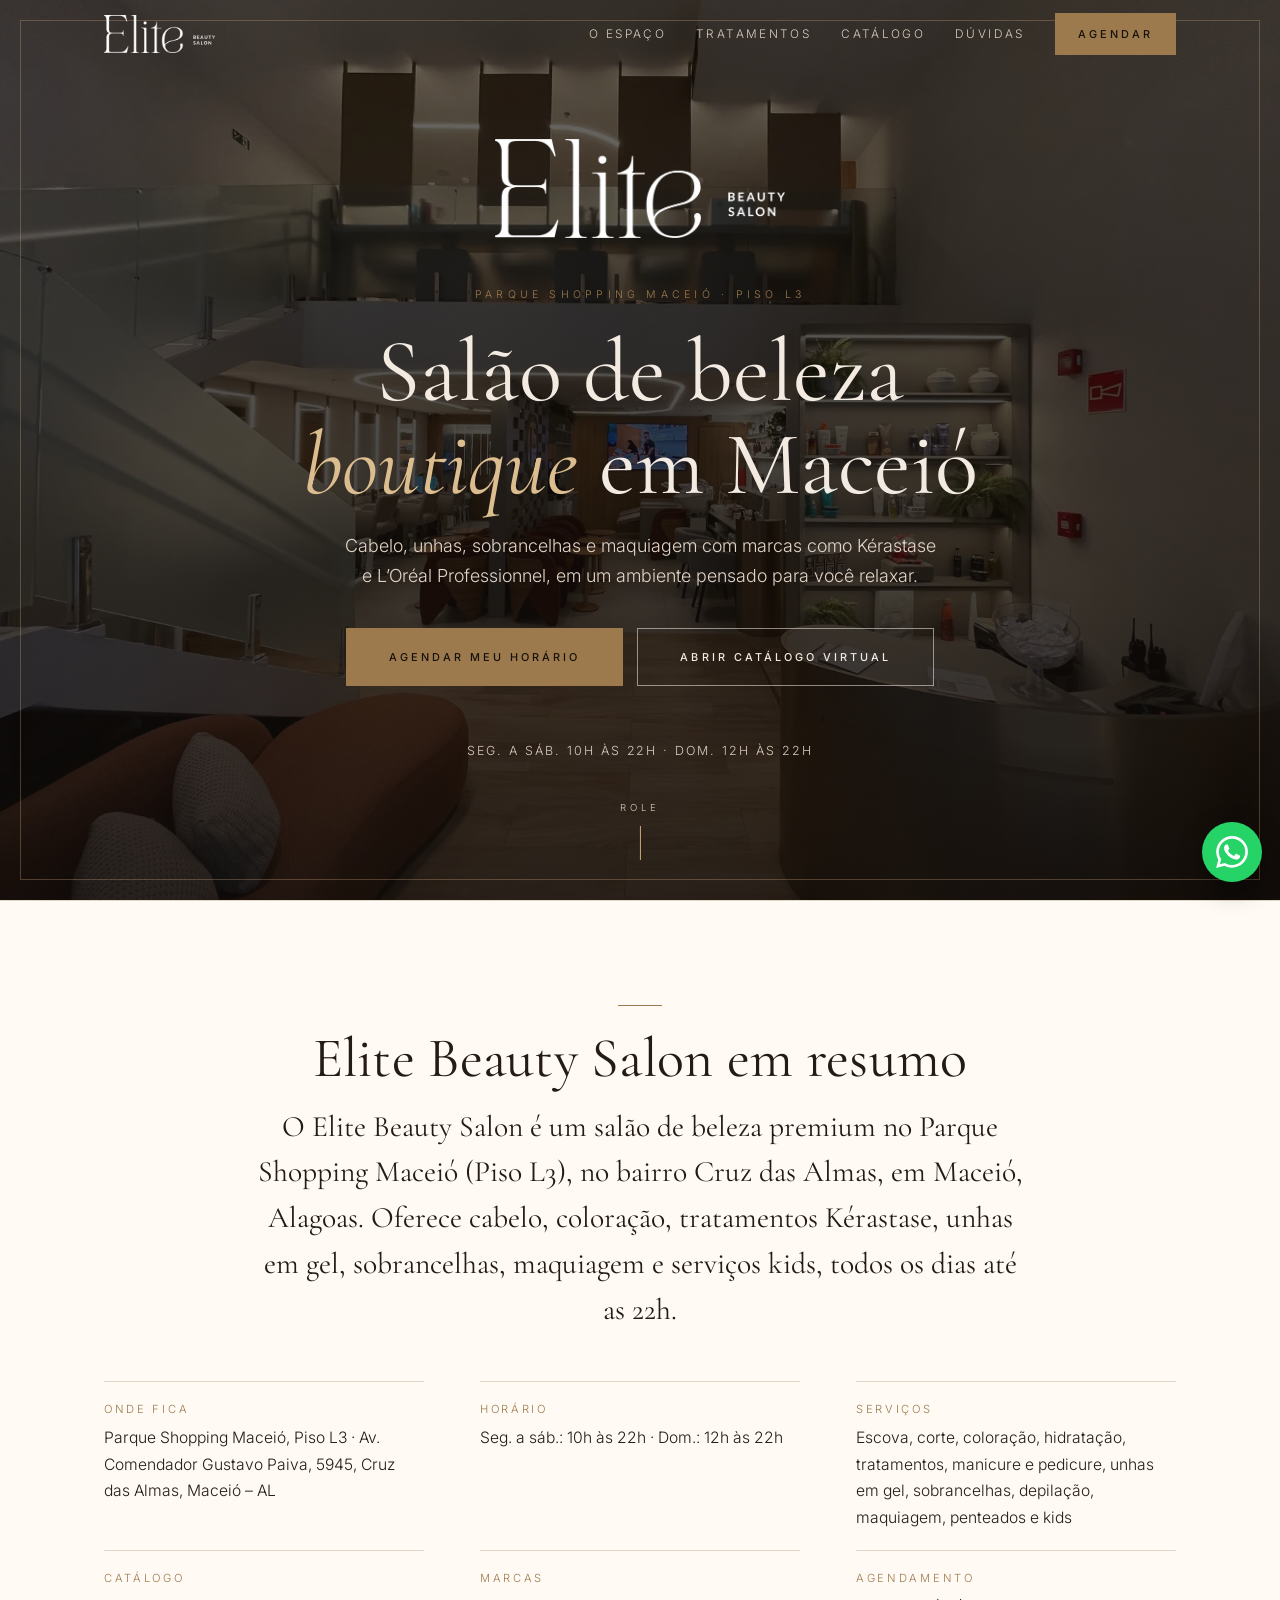
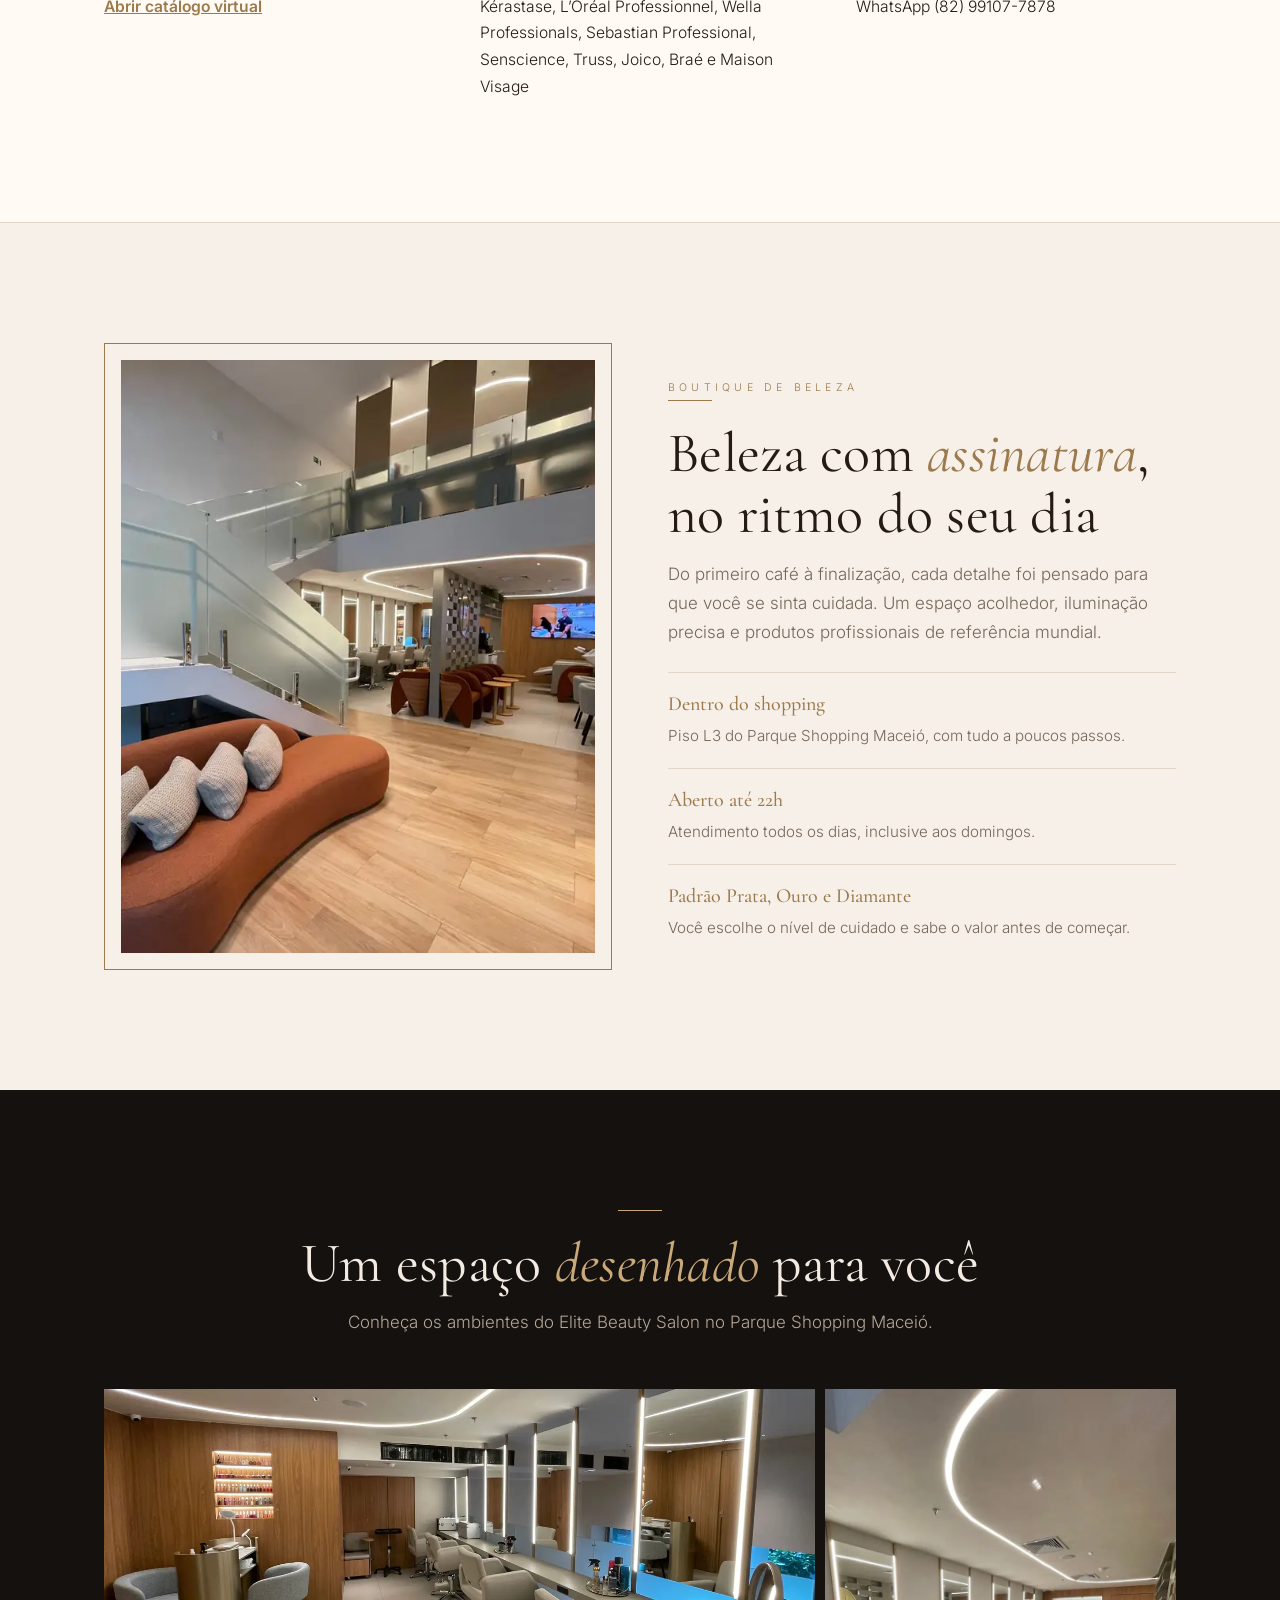
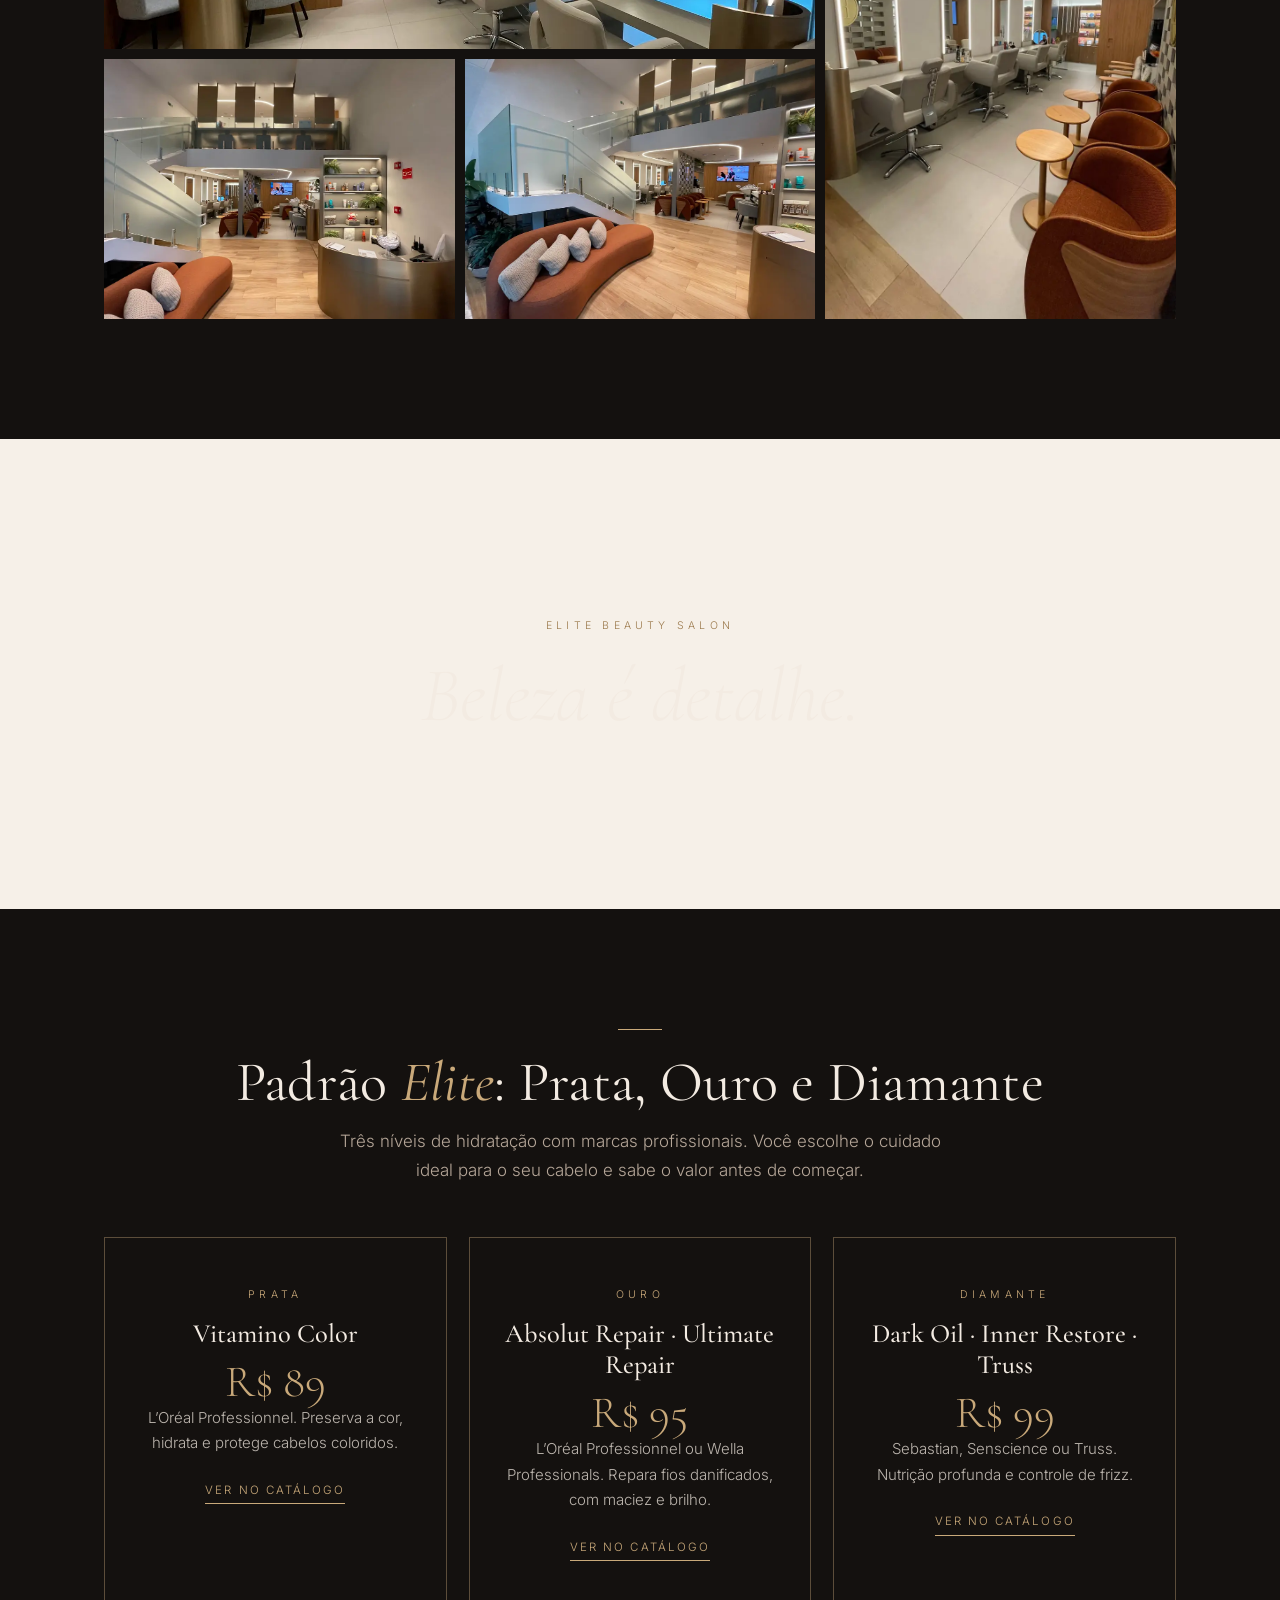
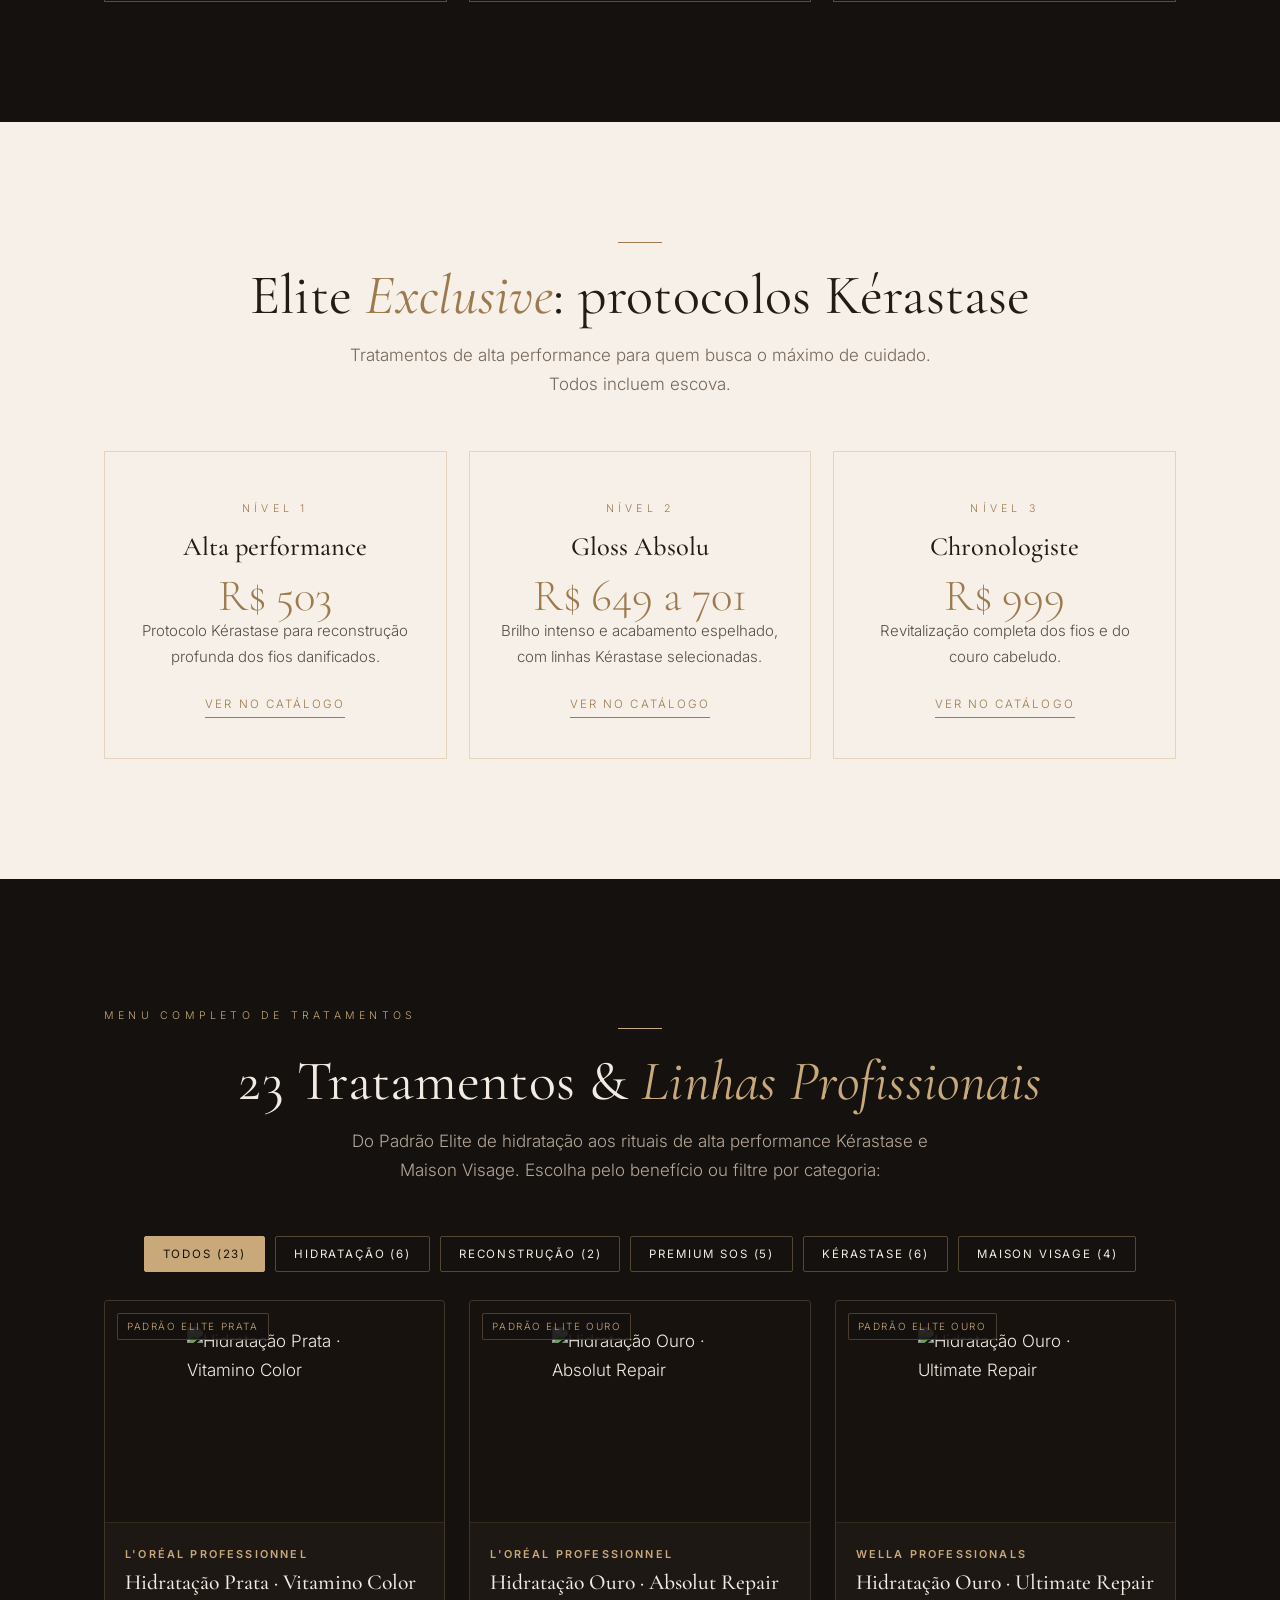
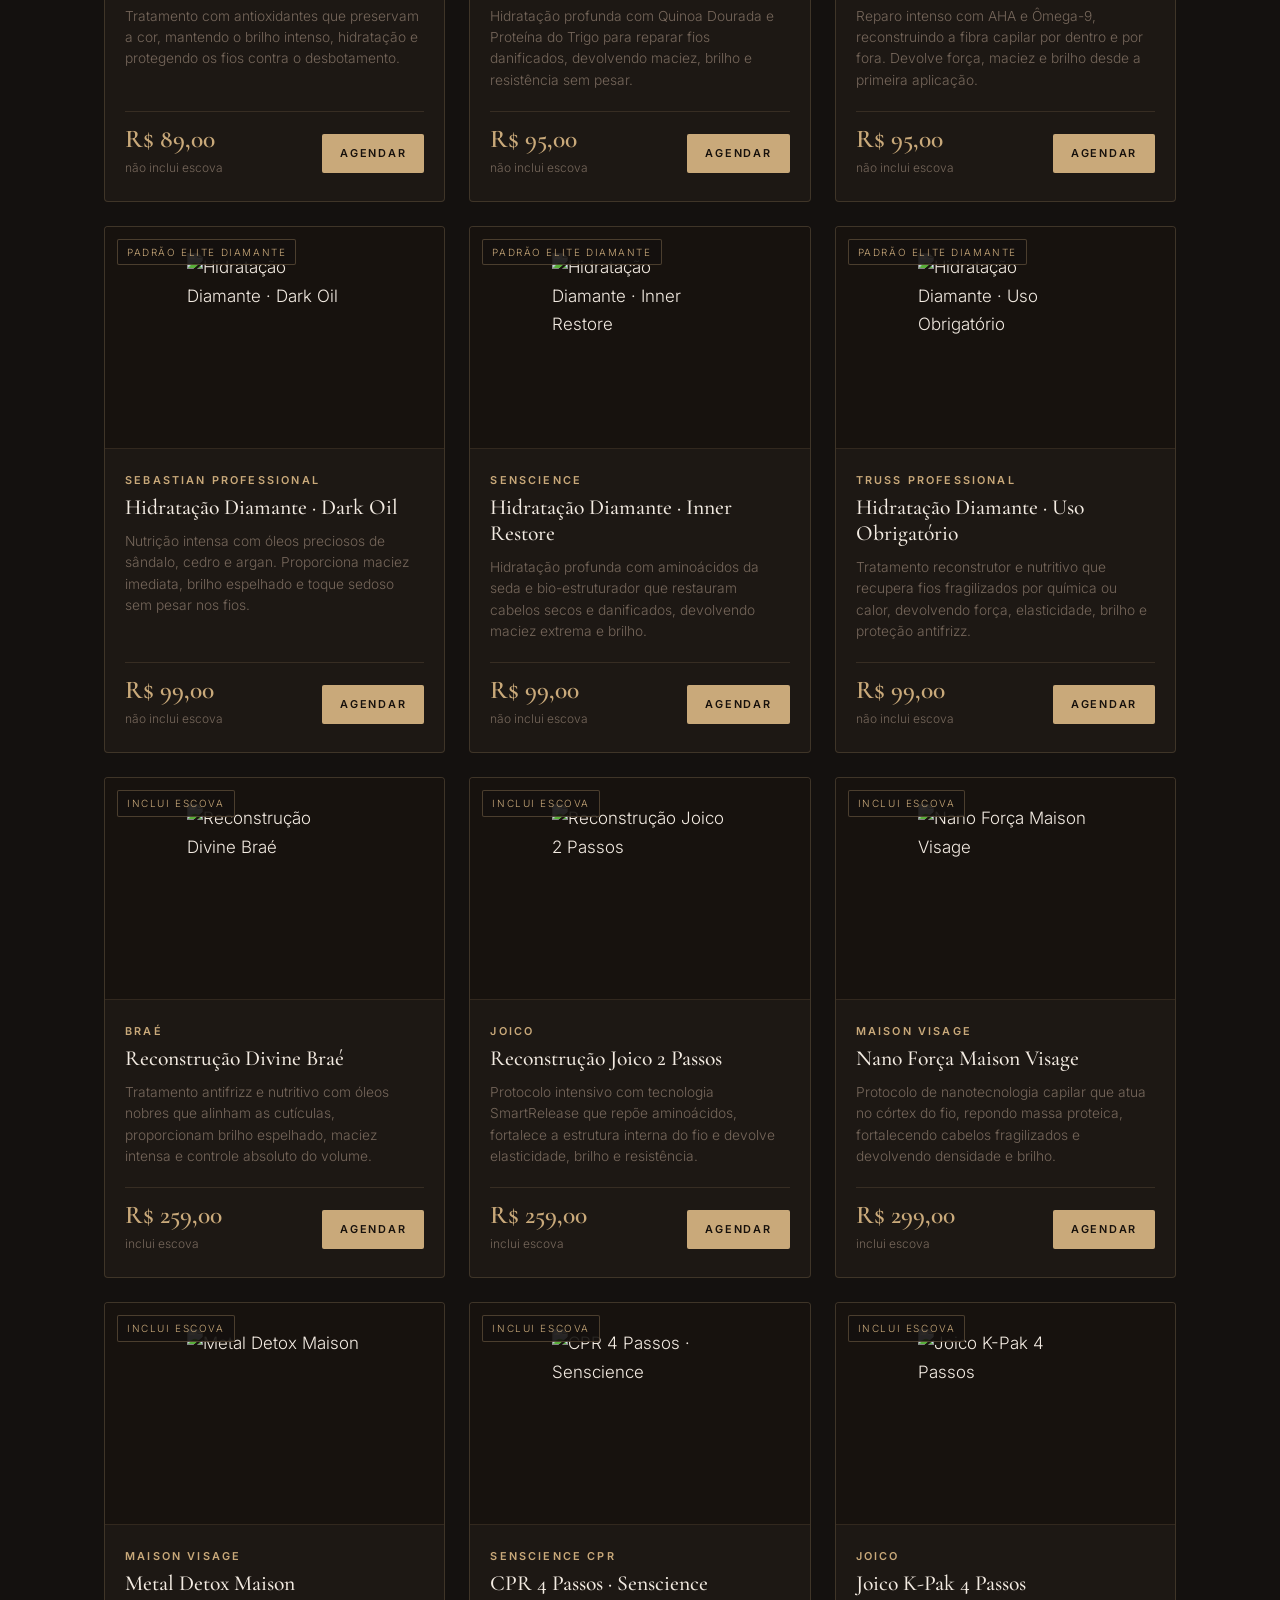
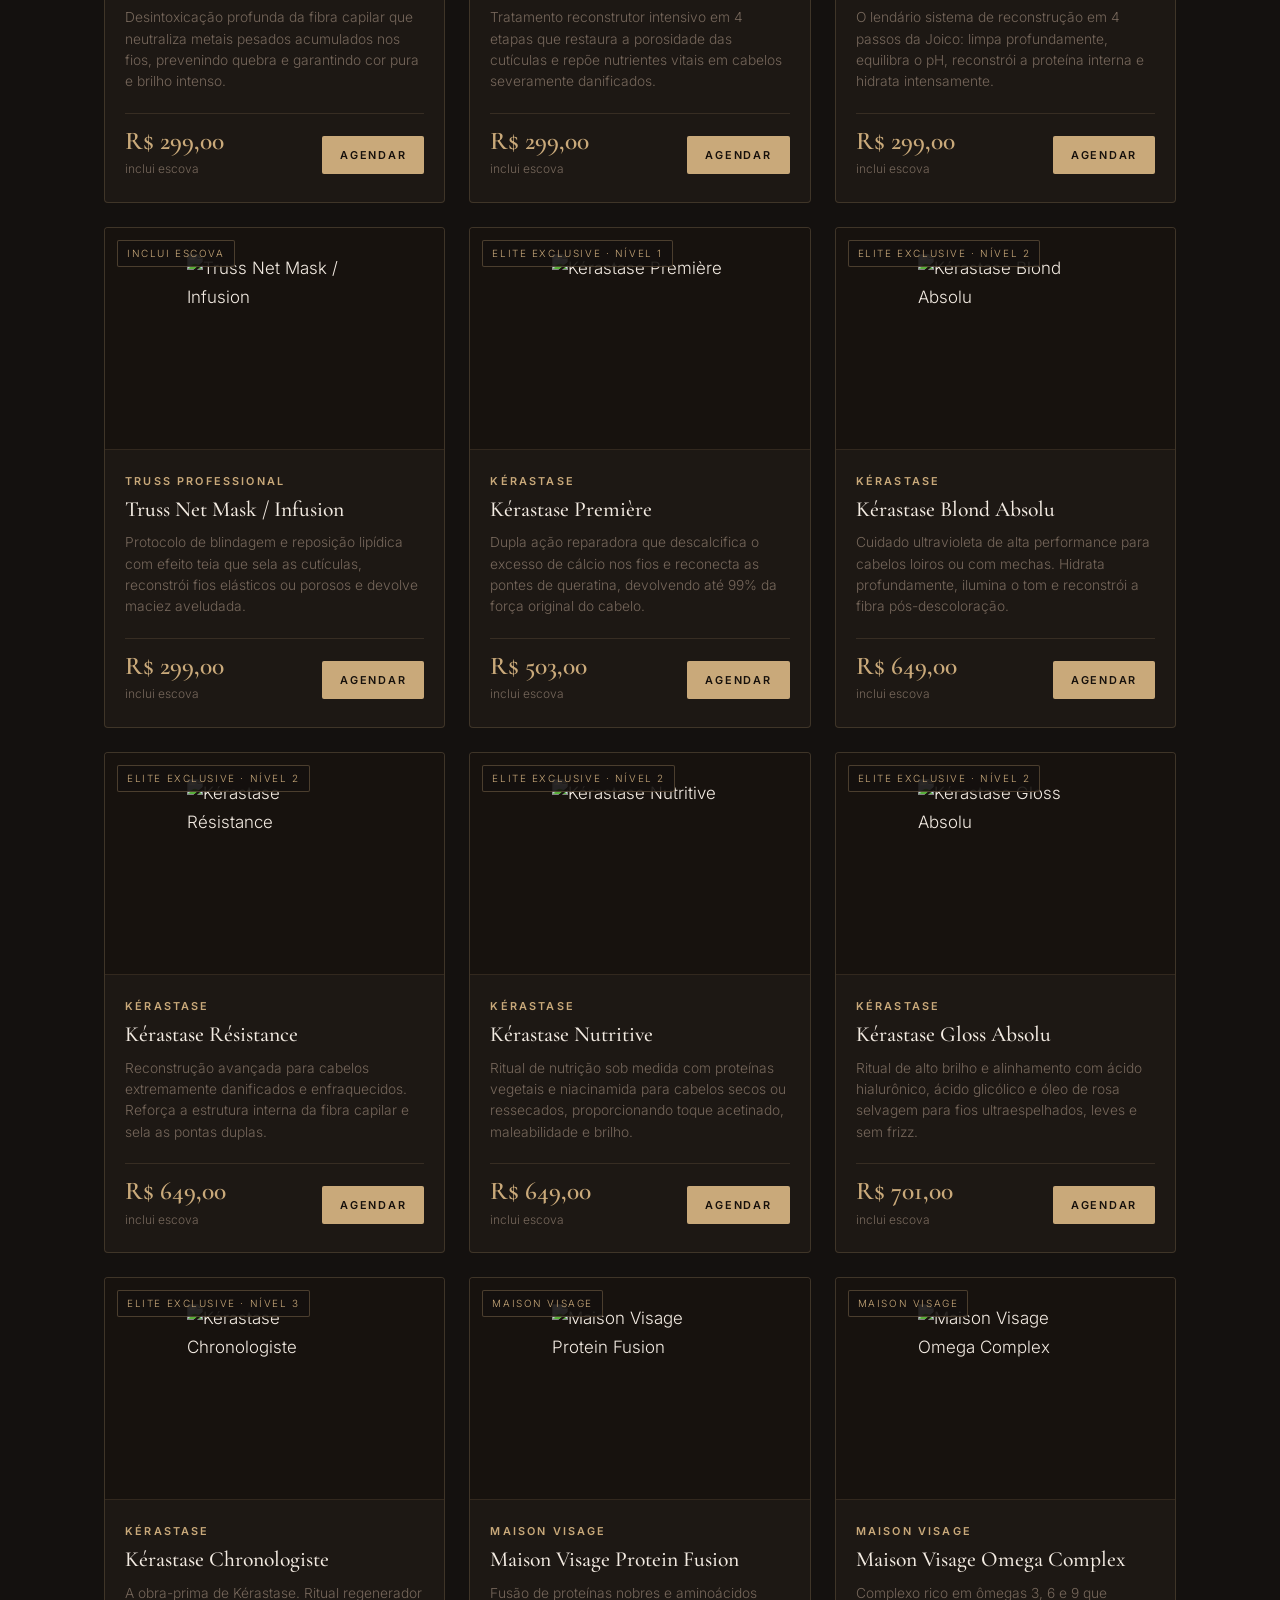
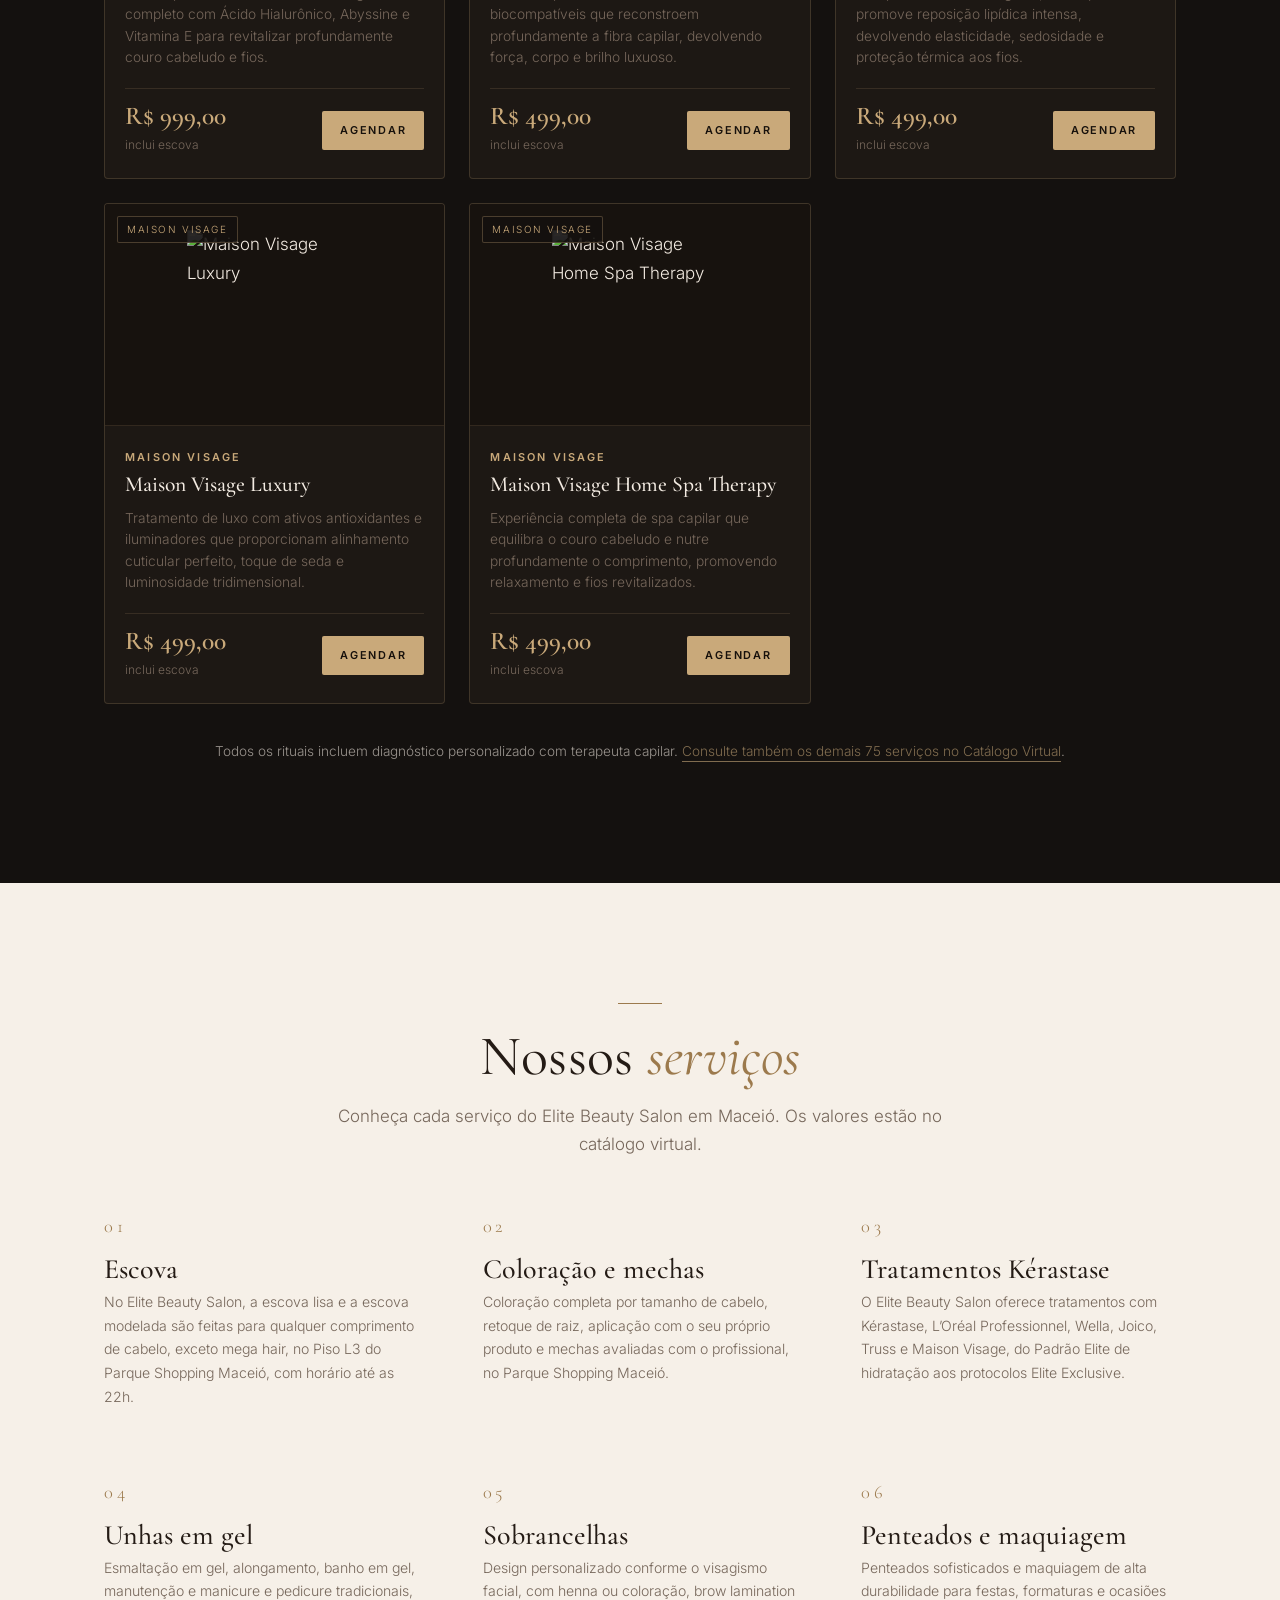
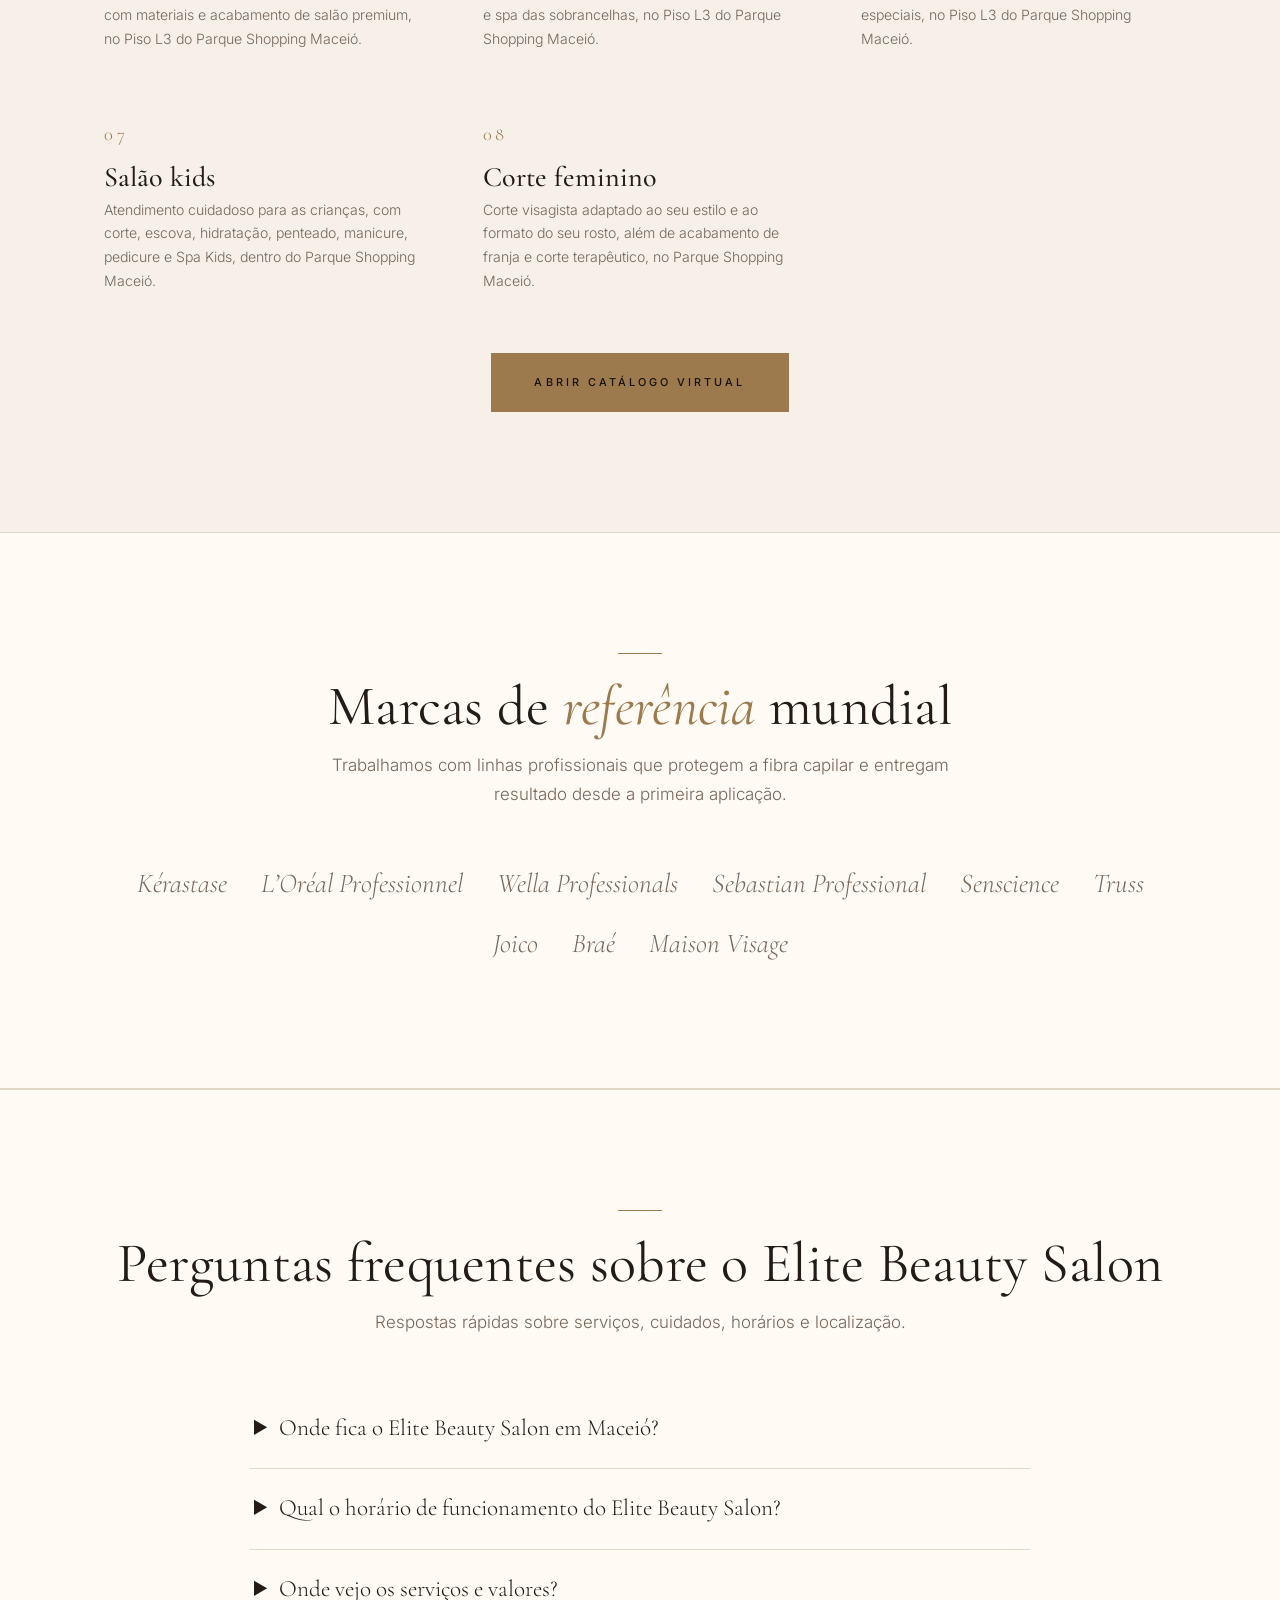
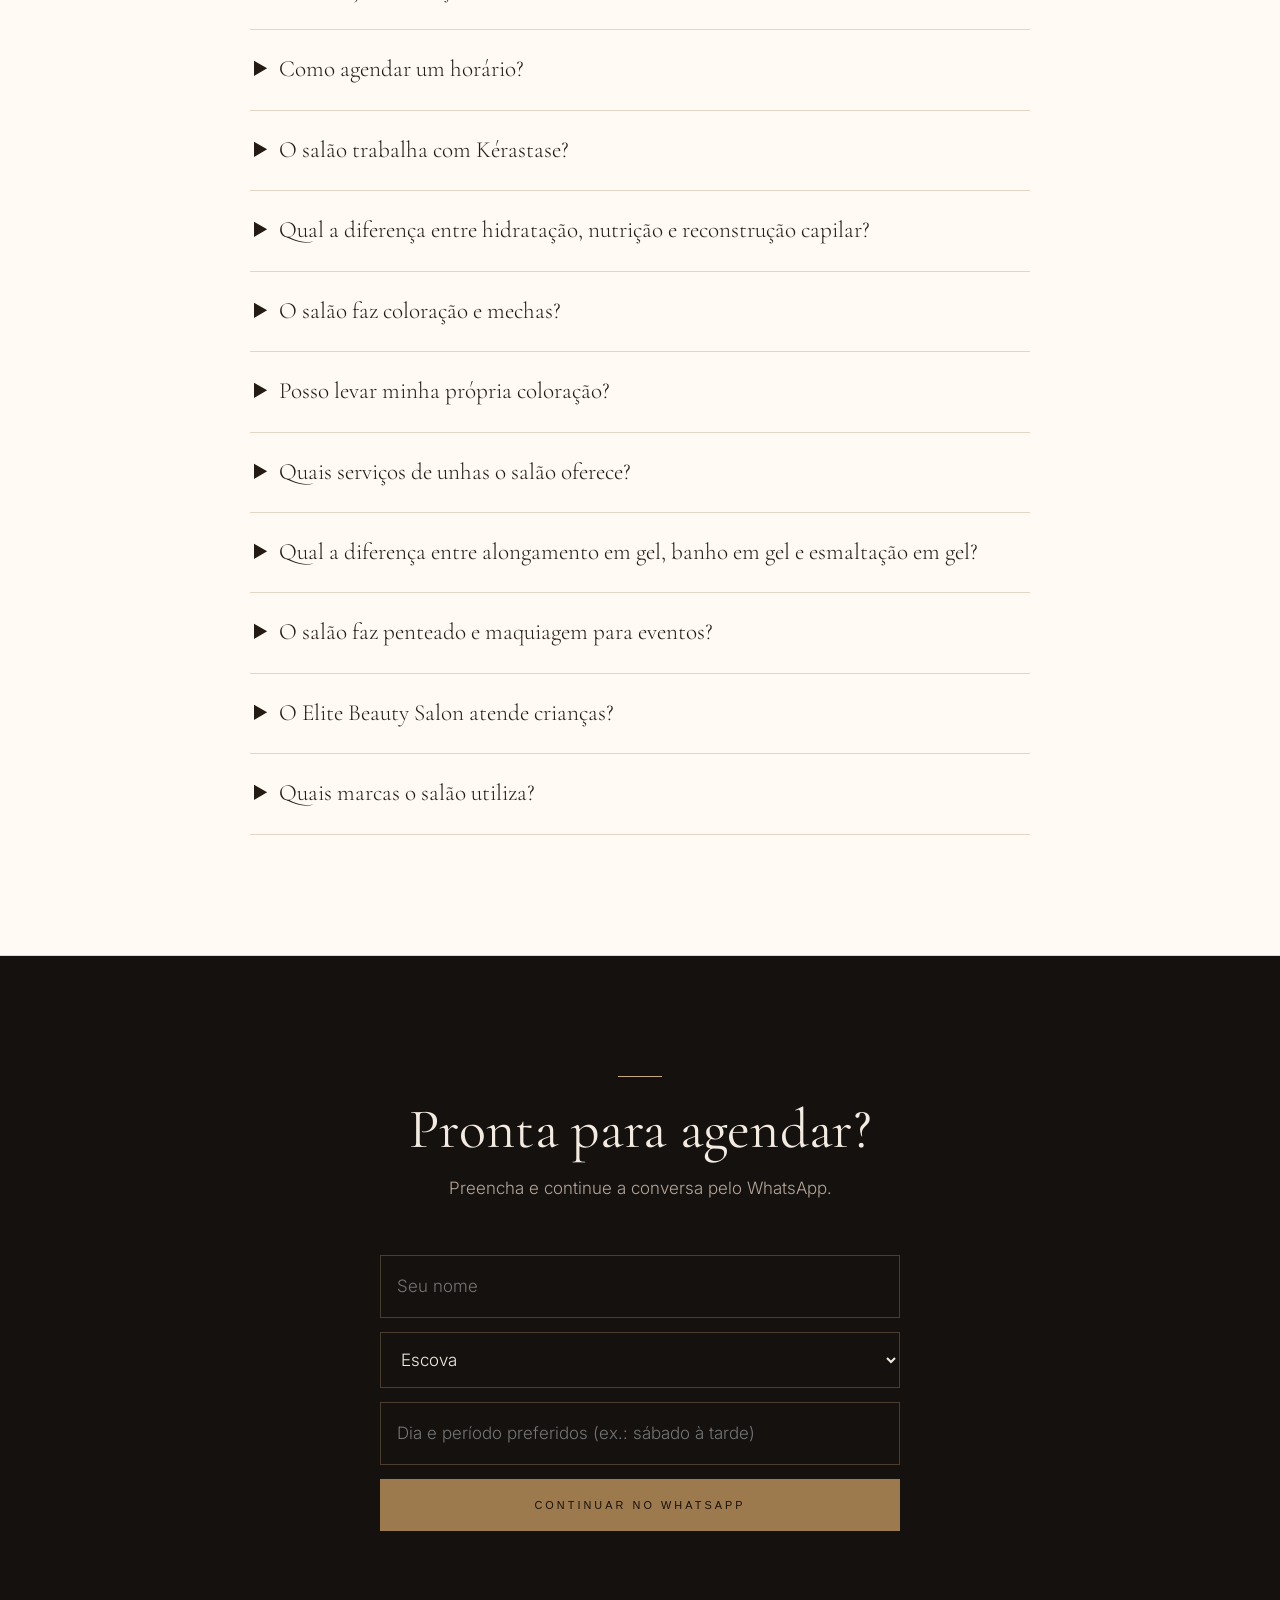
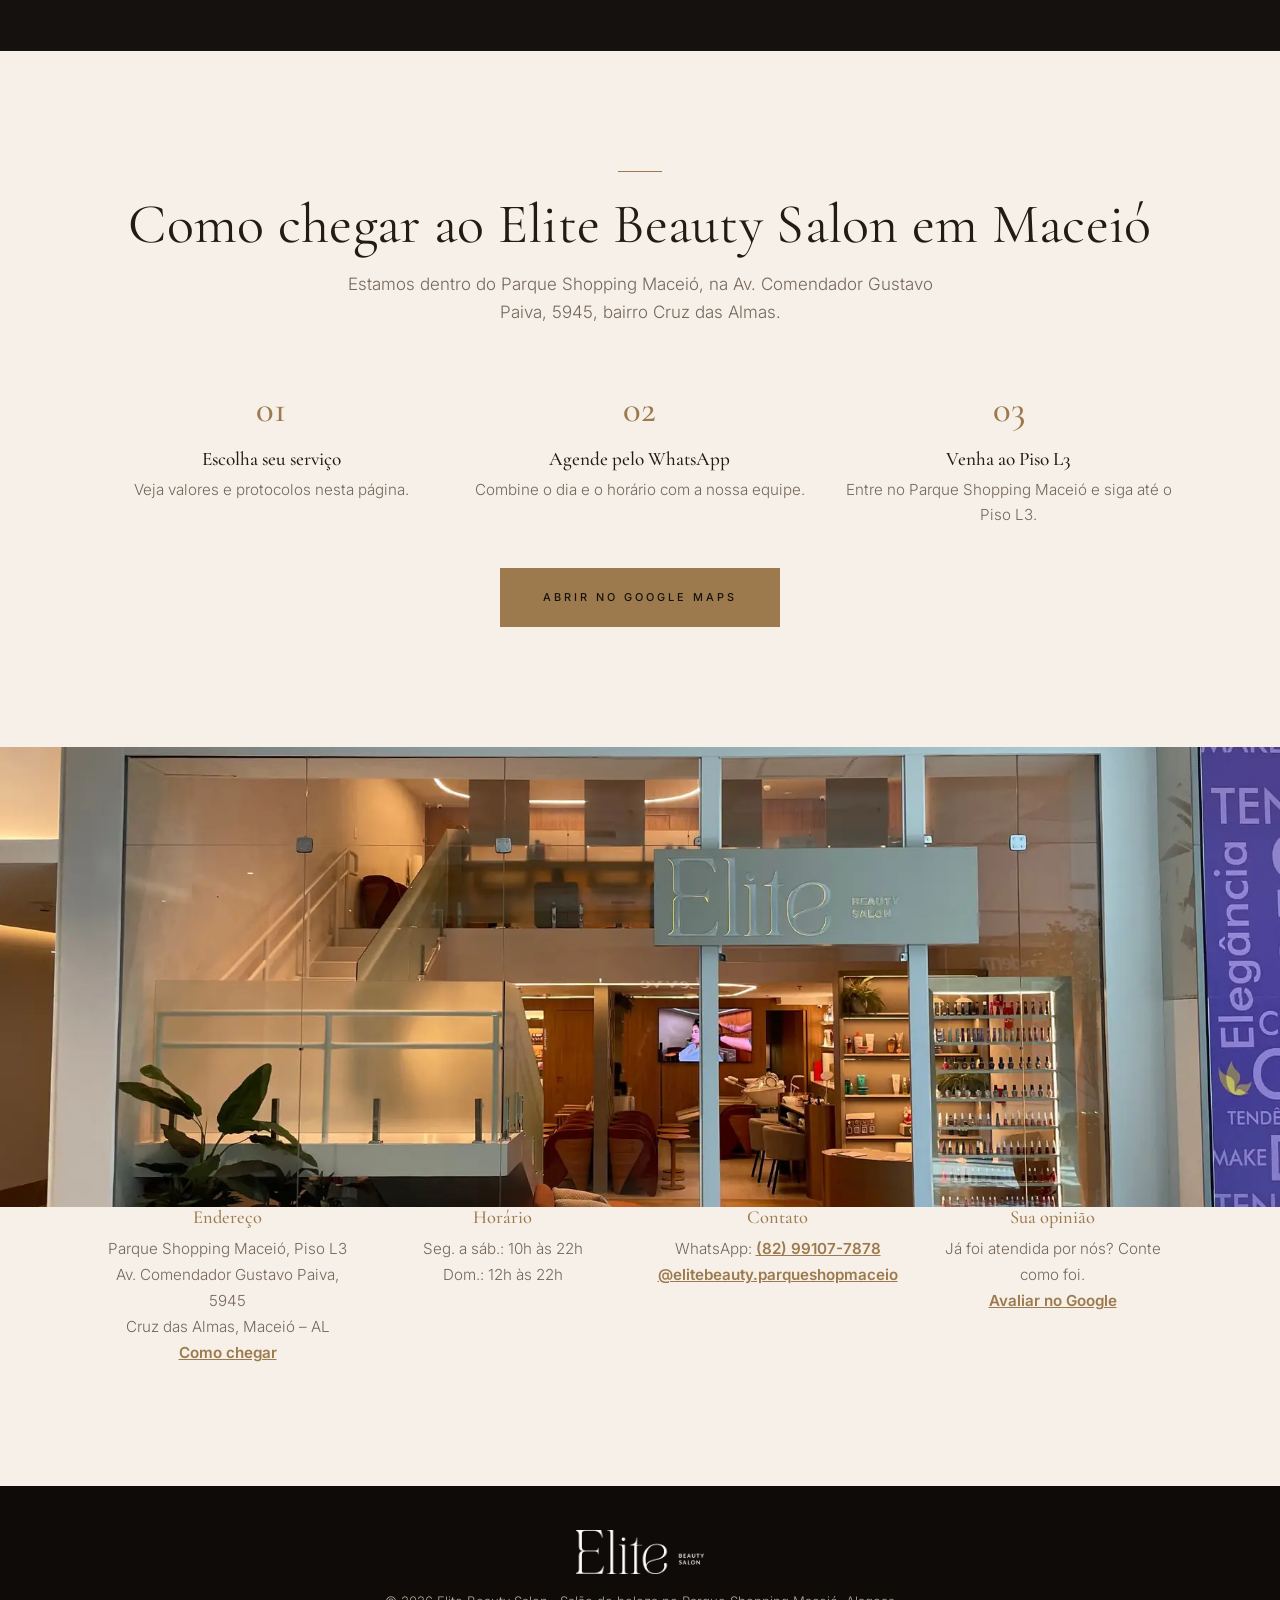
==== commit 2eea7c2d: "fix: abas de tratamentos 100% visiveis no mobile em grid simetrico sem corte" ====
--- a/index.html
+++ b/index.html
@@ -155,8 +155,8 @@
 /* ============================================================
    ESTILOS DOS 23 TRATAMENTOS E LINHAS PROFISSIONAIS
    ============================================================ */
-.filter-tabs{display:flex;gap:10px;overflow-x:auto;padding-bottom:12px;margin:32px 0 28px;scrollbar-width:none}
-.filter-tabs::-webkit-scrollbar{display:none}
+.filter-tabs{display:flex;flex-wrap:wrap;justify-content:center;gap:10px;margin:32px 0 28px;padding:0}
+
 .filter-btn{background:transparent;border:1px solid rgba(201,169,122,.35);color:var(--ink);padding:10px 18px;font-size:.72rem;letter-spacing:.16em;text-transform:uppercase;cursor:pointer;white-space:nowrap;font-family:inherit;transition:.25s;border-radius:2px}
 .dark .filter-btn{color:#f3ebe2}
 .filter-btn:hover,.filter-btn.active{background:var(--gold);color:#17110c;border-color:var(--gold)}
@@ -233,19 +233,8 @@
   .band { padding: 60px 0; background-attachment: scroll; }
   .band p { font-size: clamp(1.6rem, 5.5vw, 2.5rem); }
 
-  .filter-tabs {
-    gap: 8px;
-    padding: 4px 18px 12px;
-    margin: 20px -18px 20px;
-    scroll-snap-type: x proximity;
-    -webkit-overflow-scrolling: touch;
-  }
-  .filter-btn {
-    scroll-snap-align: start;
-    flex-shrink: 0;
-    padding: 8px 14px;
-    font-size: 0.68rem;
-  }
+  .filter-tabs{display:grid;grid-template-columns:repeat(2,1fr);gap:8px;margin:20px 0 24px;padding:0;width:100%}
+  .filter-btn{width:100%;padding:10px 6px;font-size:0.68rem;letter-spacing:0.05em;text-align:center;display:flex;align-items:center;justify-content:center;white-space:nowrap}
 
   .prod-grid { grid-template-columns: 1fr; gap: 16px; }
   .prod-media { min-height: 180px; padding: 18px 12px; }
@@ -284,11 +273,129 @@
   .prod-media img { max-height: 135px; }
 }
 
+
+/* ============================================================
+   MENU MOBILE HAMBURGER
+   ============================================================ */
+.menu-toggle{
+  display:none;
+  background:transparent;
+  border:none;
+  cursor:pointer;
+  padding:6px;
+  z-index:102;
+  flex-direction:column;
+  justify-content:space-around;
+  width:40px;
+  height:36px;
+}
+.menu-toggle span{
+  display:block;
+  width:24px;
+  height:2px;
+  background:var(--gold,#c9a97a);
+  border-radius:2px;
+  transition:transform .3s ease,opacity .3s ease;
+  margin:0 auto;
+}
+.menu-toggle.active span:nth-child(1){
+  transform:translateY(7px) rotate(45deg);
+}
+.menu-toggle.active span:nth-child(2){
+  opacity:0;
+}
+.menu-toggle.active span:nth-child(3){
+  transform:translateY(-7px) rotate(-45deg);
+}
+
+@media (max-width: 820px) {
+  .menu-toggle{
+    display:flex;
+  }
+  header{
+    position:fixed;
+    top:0;
+    left:0;
+    right:0;
+    width:100%;
+    z-index:100;
+  }
+  header .wrap{
+    display:flex;
+    align-items:center;
+    justify-content:space-between;
+    height:62px;
+  }
+  header nav{
+    position:fixed;
+    top:62px;
+    left:0;
+    right:0;
+    width:100%;
+    height:calc(100vh - 62px);
+    height:calc(100dvh - 62px);
+    background:rgba(14,11,9,.98);
+    backdrop-filter:blur(14px);
+    -webkit-backdrop-filter:blur(14px);
+    display:flex;
+    flex-direction:column;
+    align-items:center;
+    justify-content:flex-start;
+    padding:36px 20px 60px;
+    gap:16px;
+    opacity:0;
+    visibility:hidden;
+    transform:translateY(-10px);
+    transition:opacity .3s ease,transform .3s ease,visibility .3s;
+    overflow-y:auto;
+    border-bottom:1px solid rgba(201,169,122,.25);
+    z-index:99;
+  }
+  header nav.active{
+    opacity:1;
+    visibility:visible;
+    transform:translateY(0);
+  }
+  header nav a{
+    display:block !important;
+    font-family:"Cormorant Garamond",Georgia,serif !important;
+    font-size:1.45rem !important;
+    letter-spacing:.1em !important;
+    text-transform:uppercase !important;
+    color:#f3ebe2 !important;
+    text-decoration:none !important;
+    padding:10px 14px !important;
+    border-bottom:1px solid rgba(201,169,122,.15) !important;
+    width:100%;
+    max-width:280px;
+    text-align:center;
+    transition:color .2s,border-color .2s;
+  }
+  header nav a:hover,header nav a:active{
+    color:var(--gold,#c9a97a) !important;
+    border-bottom-color:var(--gold,#c9a97a) !important;
+  }
+  header nav .btn{
+    font-family:Inter,system-ui,sans-serif !important;
+    font-size:.72rem !important;
+    letter-spacing:.2em !important;
+    padding:14px 24px !important;
+    margin-top:10px;
+    border:1px solid var(--gold,#c9a97a) !important;
+    background:var(--gold,#c9a97a) !important;
+    color:#17110c !important;
+    width:100%;
+    max-width:280px;
+    text-align:center;
+  }
+}
+
 </style>
 </head>
 <body>
 <header><div class="wrap">
 <a class="brand" href="#topo"><img src="[data-uri]" alt="Elite Beauty Salon"></a>
+<button class="menu-toggle" aria-label="Abrir menu de navegação" aria-expanded="false"><span></span><span></span><span></span></button>
 <nav><a href="#espaco">O espaço</a><a href="#protocolos">Tratamentos</a><a href="#servicos">Catálogo</a><a href="#faq">Dúvidas</a><a class="btn" href="#agendar">Agendar</a></nav>
 </div></header>
 <main id="topo">
@@ -365,10 +472,10 @@
   <div class="filter-tabs" role="tablist" aria-label="Filtrar tratamentos">
     <button class="filter-btn active" data-filter="all" type="button">Todos (23)</button>
     <button class="filter-btn" data-filter="hidratacao" type="button">Hidratação (6)</button>
-    <button class="filter-btn" data-filter="reconstrutores" type="button">Reconstrutores (2)</button>
+    <button class="filter-btn" data-filter="reconstrutores" type="button">Reconstrução (2)</button>
     <button class="filter-btn" data-filter="premium-sos" type="button">Premium SOS (5)</button>
-    <button class="filter-btn" data-filter="exclusive" type="button">Exclusive Kérastase (6)</button>
-    <button class="filter-btn" data-filter="exclusive-premium" type="button">Exclusive Premium (4)</button>
+    <button class="filter-btn" data-filter="exclusive" type="button">Kérastase (6)</button>
+    <button class="filter-btn" data-filter="exclusive-premium" type="button">Maison Visage (4)</button>
   </div>
 
   <div class="prod-grid" id="prodGrid">
@@ -881,5 +988,6 @@
 })();
 </script>
 
+<script src="./assets/menu.js"></script>
 </body>
 </html>
